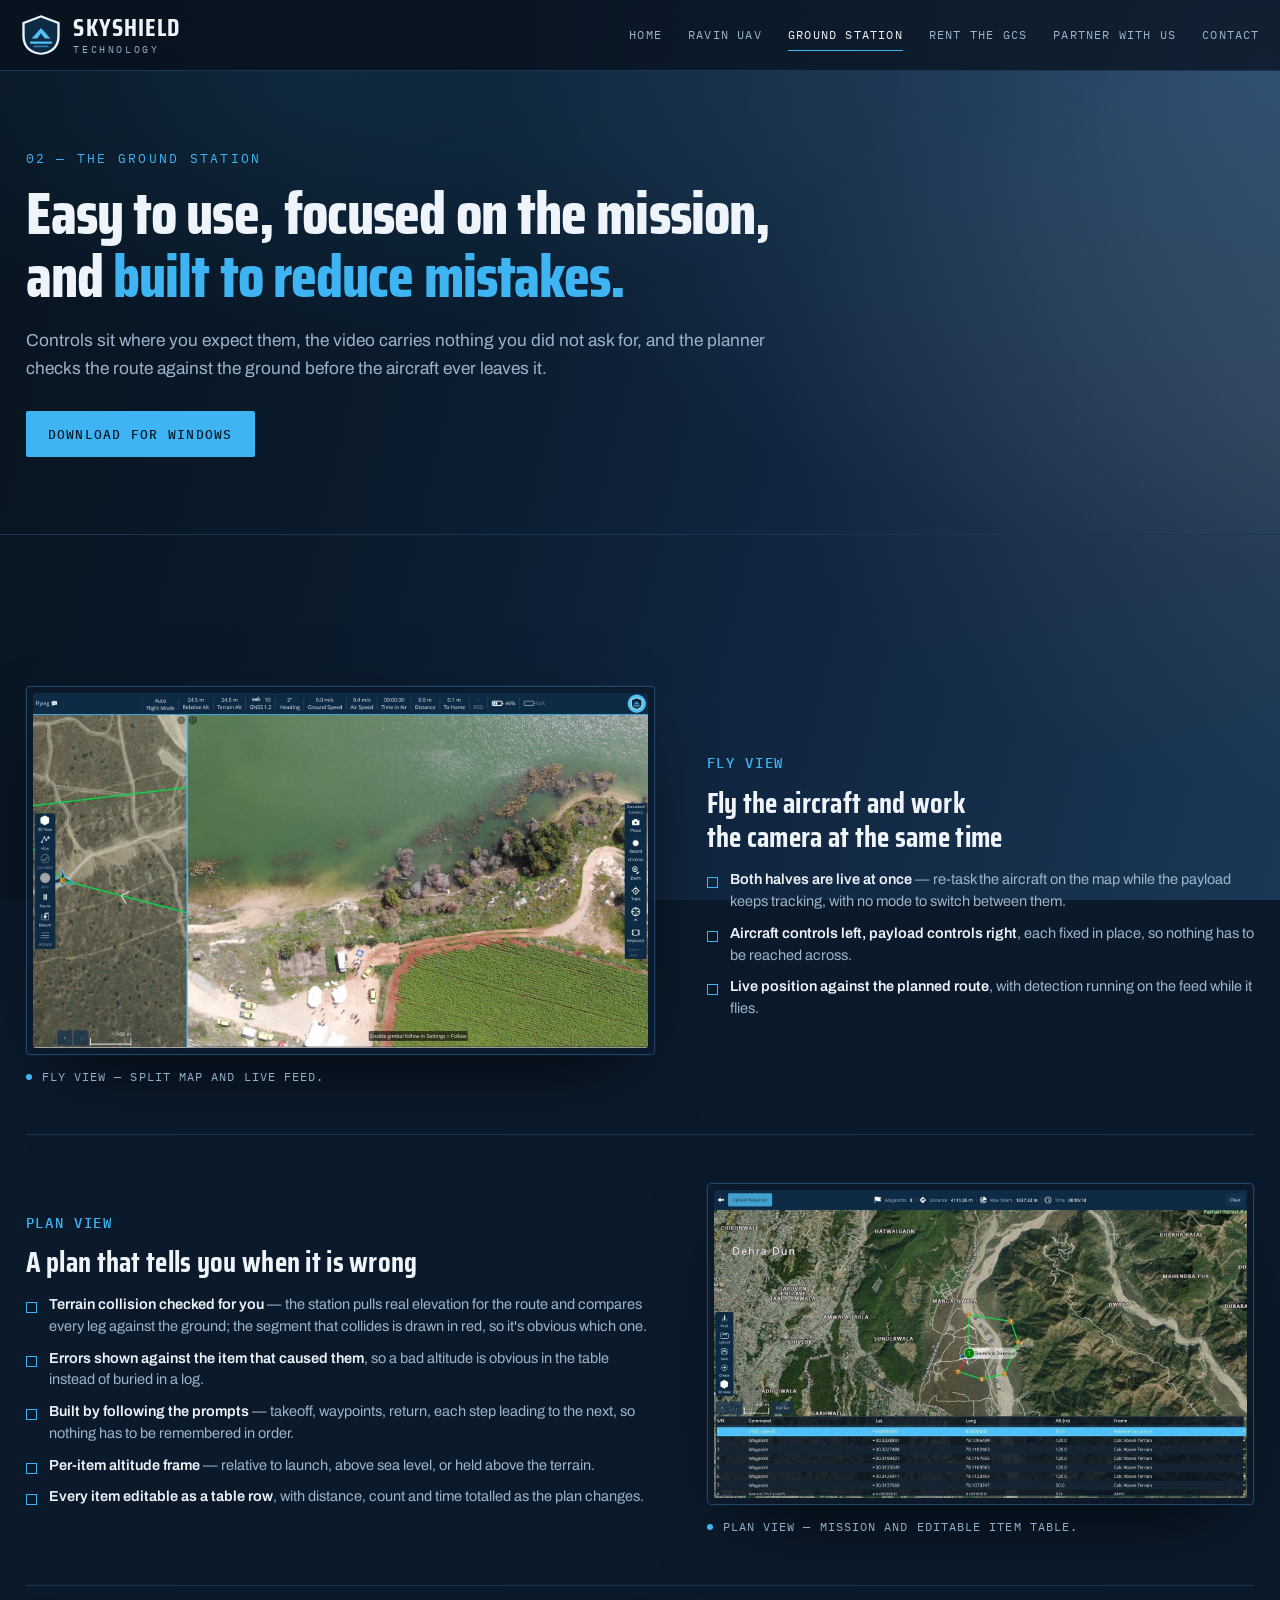
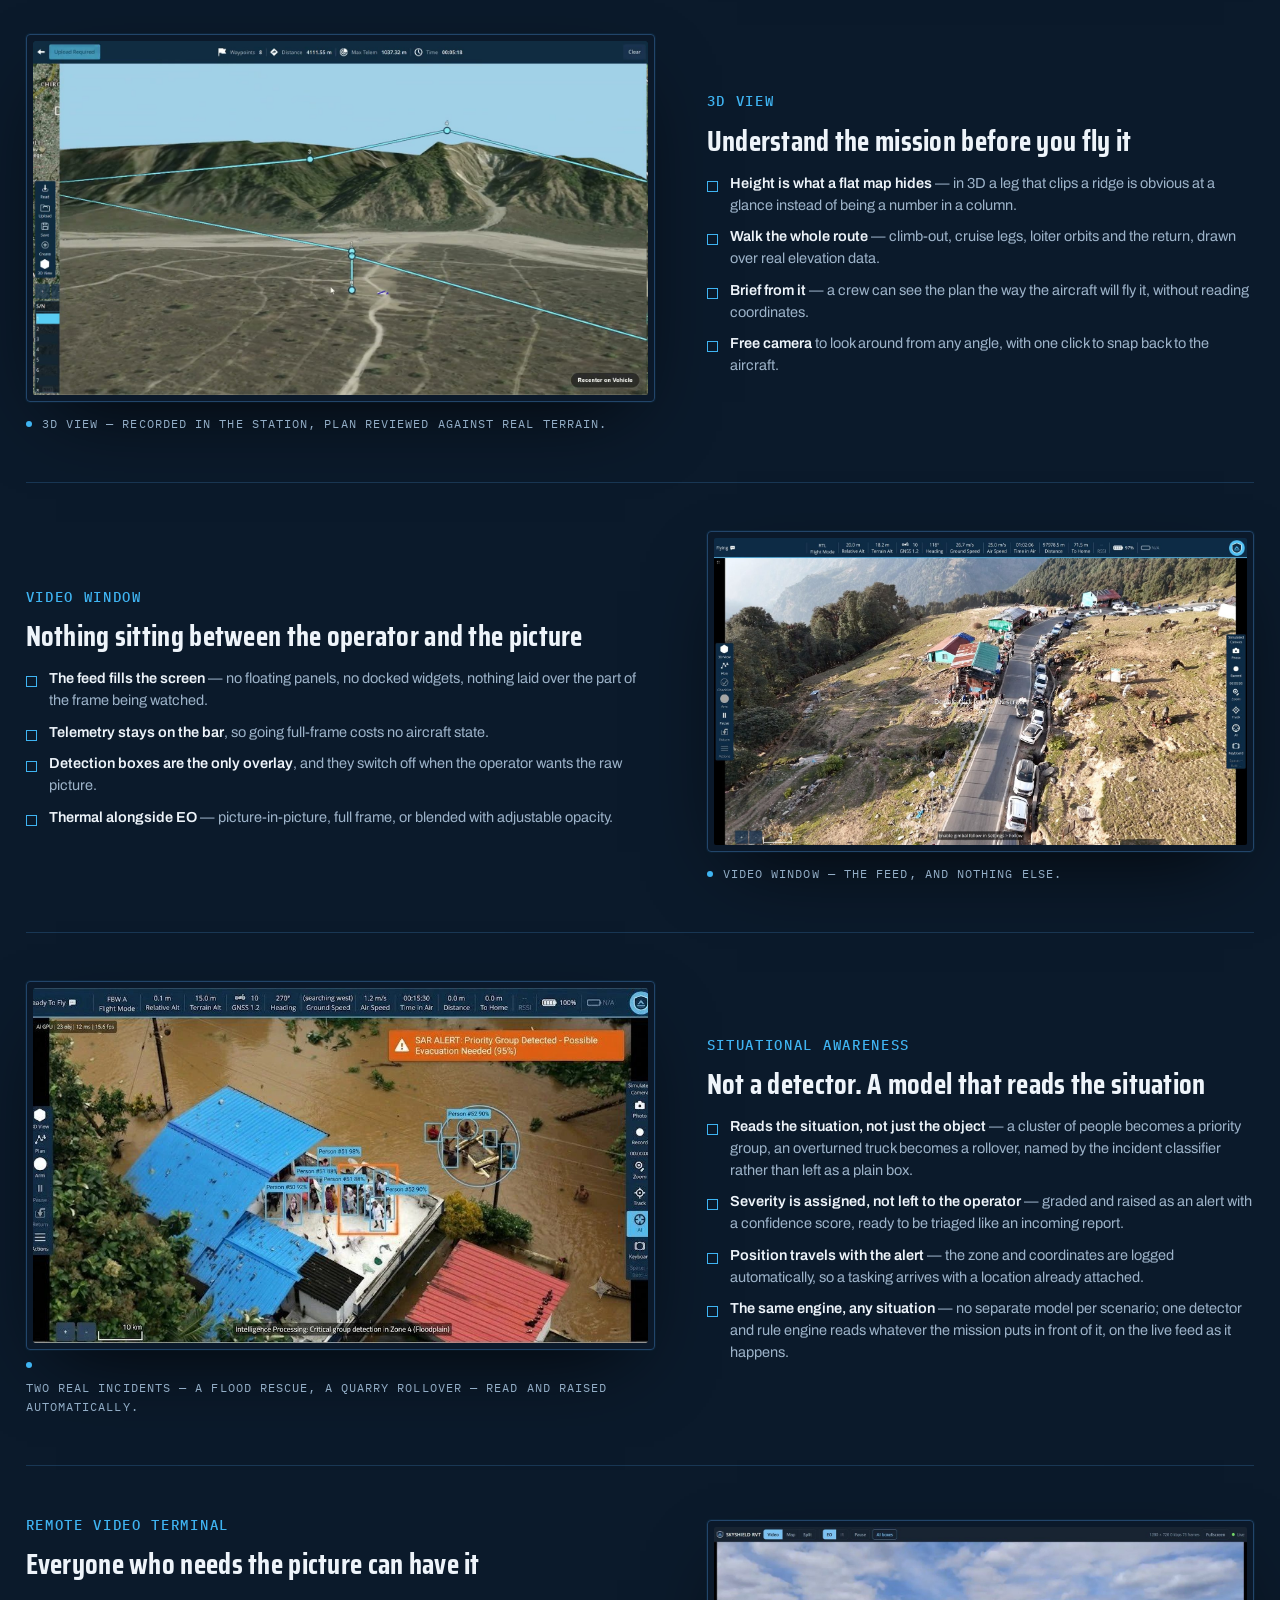
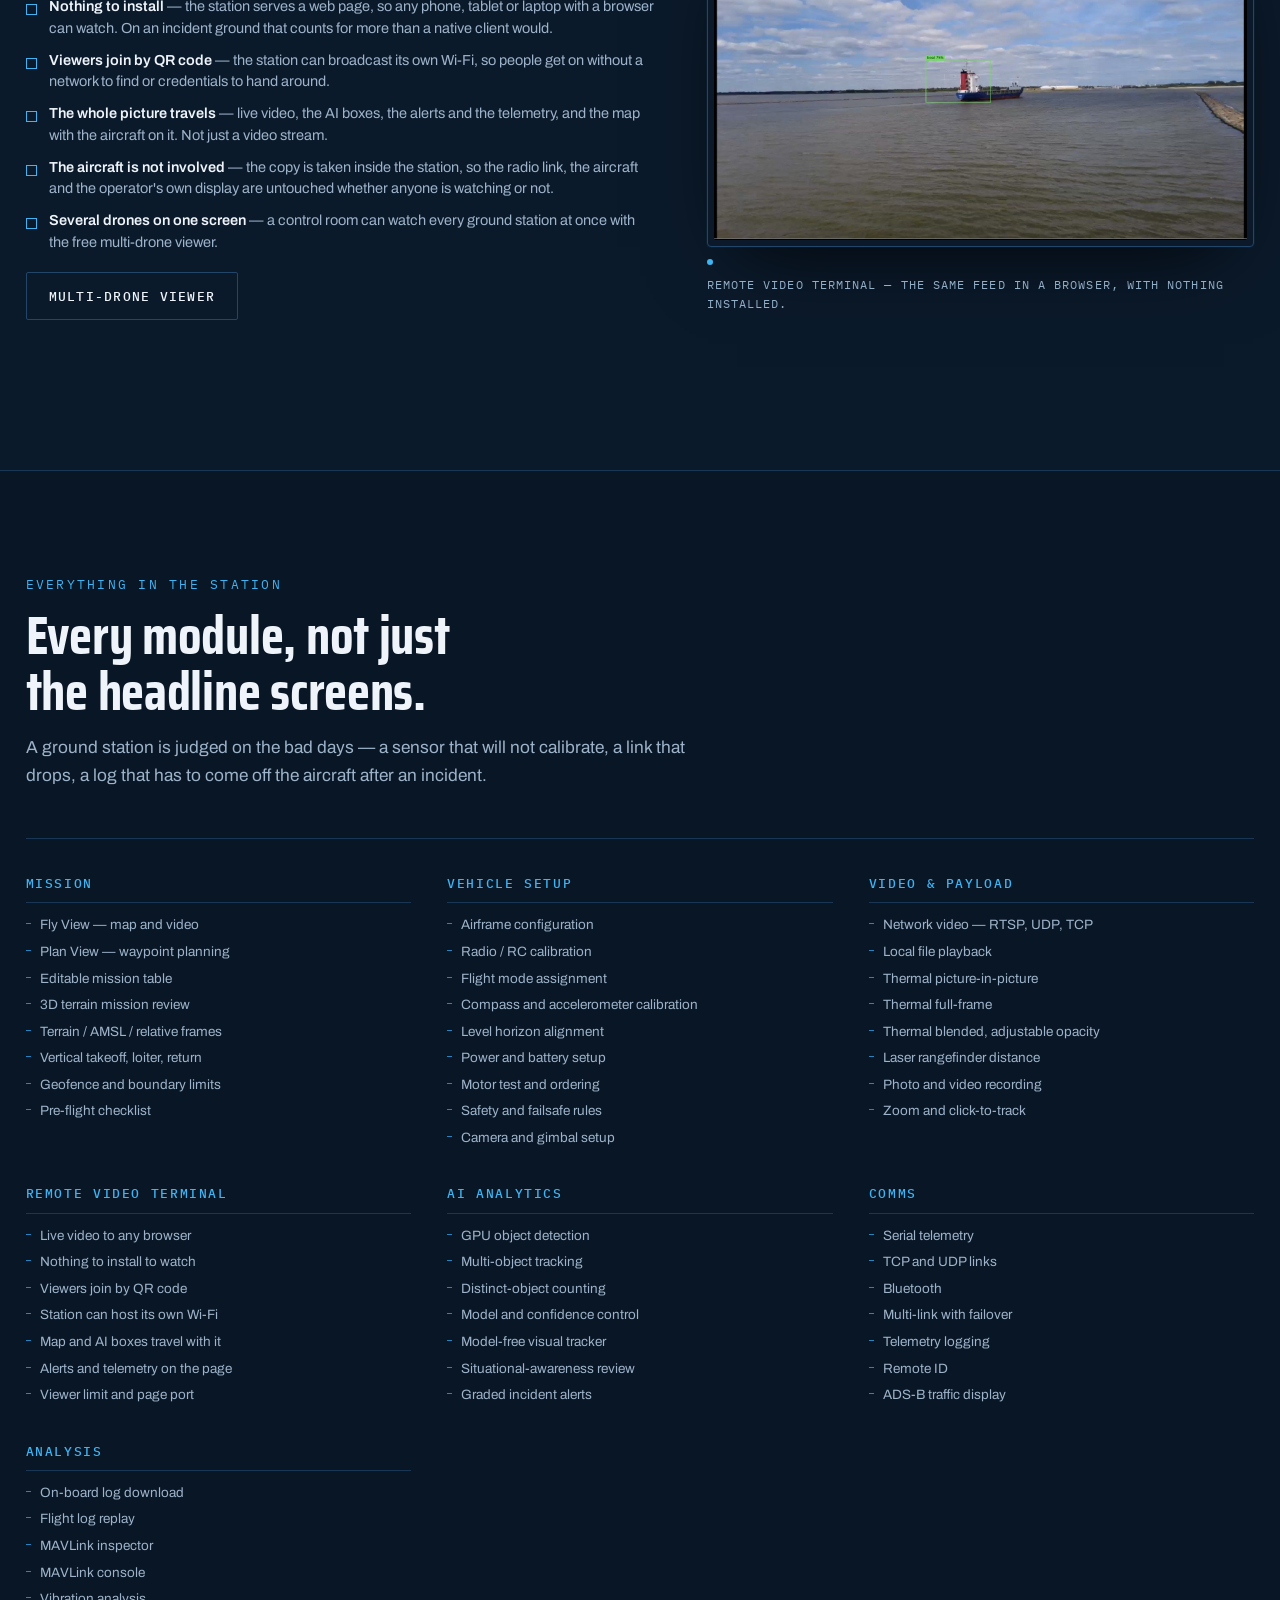
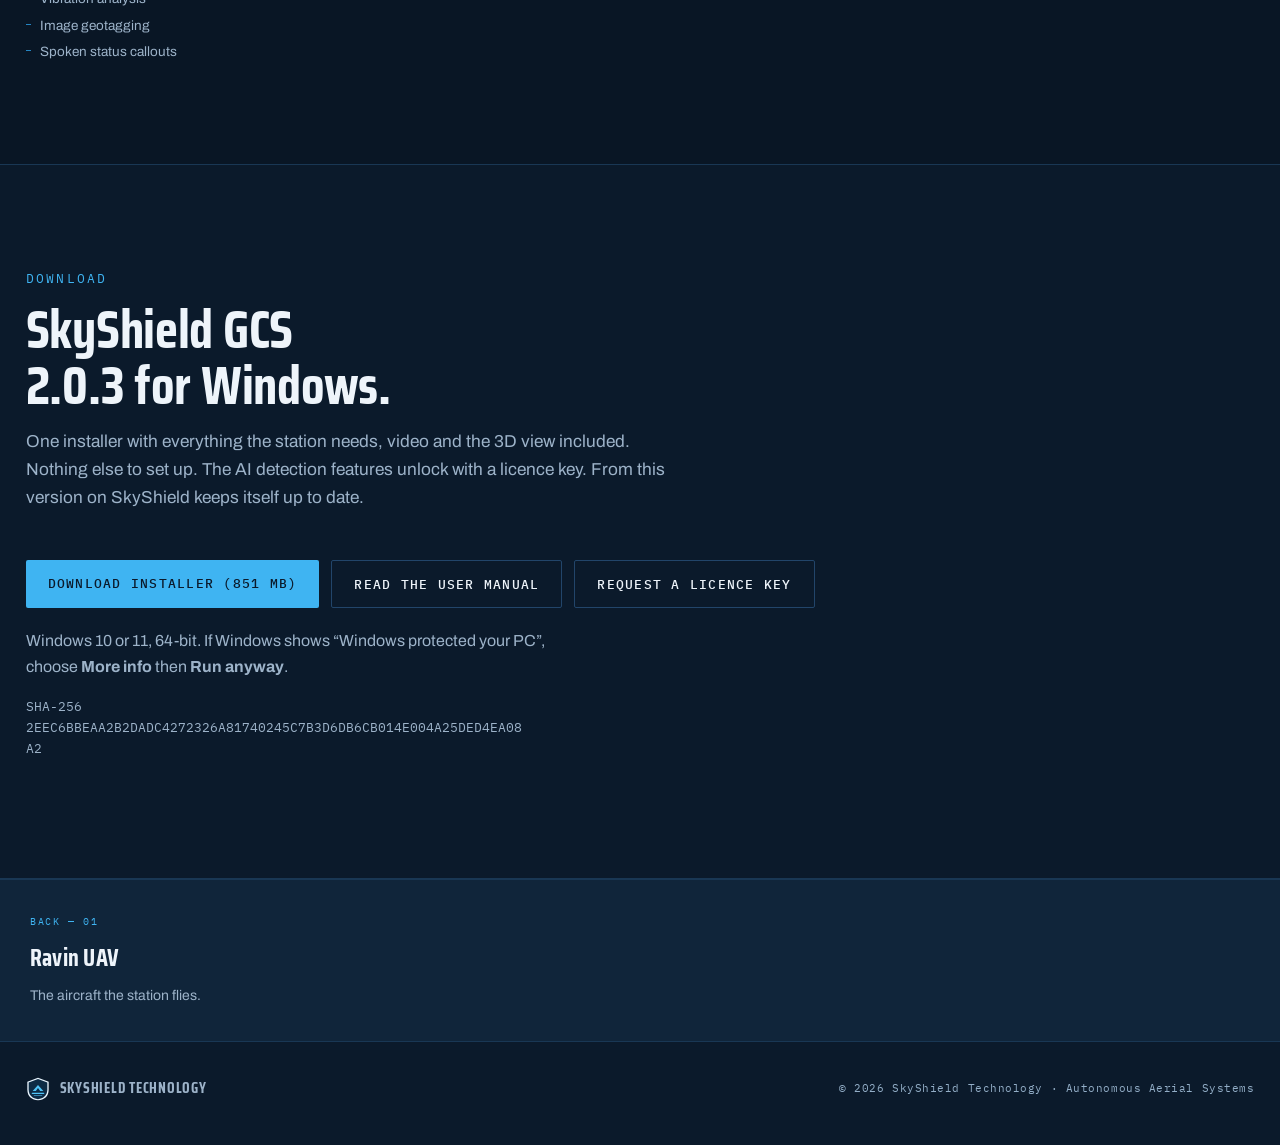
==== gcs.html @ 05b9f29a "Lighter pages: smaller images, pictures load as they are scrolled to, demo video on view Every JPEG " ====
<!DOCTYPE html>
<html lang="en">
<head>
<meta charset="utf-8">
<meta name="viewport" content="width=device-width, initial-scale=1">
<title>SkyShield GCS — SkyShield Technology</title>
<meta name="description" content="The SkyShield ground control station: mission planning with terrain-aware altitudes, 3D review over real terrain, live map and video, payload control and analytics in one desktop application.">
<link rel="icon" href="assets/logo.svg">
<link rel="preconnect" href="https://fonts.googleapis.com">
<link rel="preconnect" href="https://fonts.gstatic.com" crossorigin>
<link rel="stylesheet" href="https://fonts.googleapis.com/css2?family=Saira+Condensed:wght@600;700;800&family=Archivo:wght@400;500;600&family=IBM+Plex+Mono:wght@400;500&display=swap">
<link rel="stylesheet" href="assets/site.css">
<script>document.documentElement.classList.add('js')</script>
</head>
<body>

<header>
  <div class="navbar">
    <a class="brand" href="index.html">
      <img src="assets/logo.svg" alt="">
      <span class="brand-name"><b>Sky<i>Shield</i></b><span>Technology</span></span>
    </a>
    <nav class="links" id="siteNav" aria-label="Main">
      <a href="index.html">Home</a>
      <a href="ravin.html">Ravin UAV</a>
      <a href="gcs.html" aria-current="page">Ground Station</a>
      <a href="rent.html">Rent the GCS</a>
      <a href="partner.html">Partner With Us</a>
    </nav>
    <a class="nav-contact" href="index.html#contact">Contact</a>
    <button class="nav-toggle" type="button" aria-expanded="false" aria-controls="siteNav" aria-label="Menu">
      <span></span><span></span><span></span>
    </button>
  </div>
</header>

<section class="pagehead">
  <div class="wrap">
    <p class="eyebrow">02 — The ground station</p>
    <h1>Easy to use, focused on the mission, and <em>built to reduce mistakes.</em></h1>
    <p class="lede">
      Controls sit where you expect them, the video carries nothing you did not ask
      for, and the planner checks the route against the ground before the aircraft
      ever leaves it.
    </p>
    <div class="actions" style="margin-top:28px">
      <a class="btn btn-primary" href="#download">Download for Windows</a>
    </div>
  </div>
</section>

<section class="band" id="walkthrough">
  <div class="wrap">

    <div class="window">
      <div class="window-media">
        <div class="screenframe">
          <div class="rotator">
            <img class="active" src="assets/gcs-map-video.jpg"
                 alt="Fly View: satellite map with the flight path on the left, live aerial video of a shoreline and field on the right showing vehicles and people on the ground, telemetry across the top.">
            <img loading="lazy" decoding="async" src="assets/gcs-map-video-2.jpg"
                 alt="Fly View in full-map mode: an RTL return pattern looping over a river and airstrip, with the aircraft icon on its final approach and telemetry across the top.">
          </div>
        </div>
        <p class="shot-cap">Fly View — split map and live feed.</p>
      </div>
      <div class="window-body">
        <span class="winlabel">Fly View</span>
        <h3>Fly the aircraft and work the camera at the same time</h3>
        <ul class="ticks">
          <li><b>Both halves are live at once</b> — re-task the aircraft on the map while the payload keeps tracking, with no mode to switch between them.</li>
          <li><b>Aircraft controls left, payload controls right</b>, each fixed in place, so nothing has to be reached across.</li>
          <li><b>Live position against the planned route</b>, with detection running on the feed while it flies.</li>
        </ul>
      </div>
    </div>

    <div class="window flip">
      <div class="window-media">
        <div class="screenframe">
          <img loading="lazy" decoding="async" src="assets/gcs-plan-view.jpg"
               alt="Plan View: an eight-waypoint mission drawn over satellite terrain with a VTOL transition marker, and an editable mission table below listing sequence, command, latitude, longitude, altitude and altitude frame for every item.">
        </div>
        <p class="shot-cap">Plan View — mission and editable item table.</p>
      </div>
      <div class="window-body">
        <span class="winlabel">Plan View</span>
        <h3>A plan that tells you when it is wrong</h3>
        <ul class="ticks">
          <li><b>Terrain collision checked for you</b> — the station pulls real elevation for the route and compares every leg against the ground; the segment that collides is drawn in red, so it's obvious which one.</li>
          <li><b>Errors shown against the item that caused them</b>, so a bad altitude is obvious in the table instead of buried in a log.</li>
          <li><b>Built by following the prompts</b> — takeoff, waypoints, return, each step leading to the next, so nothing has to be remembered in order.</li>
          <li><b>Per-item altitude frame</b> — relative to launch, above sea level, or held above the terrain.</li>
          <li><b>Every item editable as a table row</b>, with distance, count and time totalled as the plan changes.</li>
        </ul>
      </div>
    </div>

    <div class="window">
      <div class="window-media">
        <!-- Real screen capture in place of a still shot -- same screenframe, same size, so
             it sits exactly like every other window's screenshot rather than looking like a
             different kind of element. autoplay+muted+poster means it never shows an empty
             box: the poster frame (a real still from this same recording) shows immediately
             and stays put if the video itself is ever unreachable. -->
        <div class="screenframe">
          <video data-autoplay muted loop playsinline preload="none" poster="assets/gcs-demo-poster.jpg">
            <source src="assets/skyshield-gcs-demo.mp4" type="video/mp4">
          </video>
        </div>
        <p class="shot-cap">3D View — recorded in the station, plan reviewed against real terrain.</p>
      </div>
      <div class="window-body">
        <span class="winlabel">3D View</span>
        <h3>Understand the mission before you fly it</h3>
        <ul class="ticks">
          <li><b>Height is what a flat map hides</b> — in 3D a leg that clips a ridge is obvious at a glance instead of being a number in a column.</li>
          <li><b>Walk the whole route</b> — climb-out, cruise legs, loiter orbits and the return, drawn over real elevation data.</li>
          <li><b>Brief from it</b> — a crew can see the plan the way the aircraft will fly it, without reading coordinates.</li>
          <li><b>Free camera</b> to look around from any angle, with one click to snap back to the aircraft.</li>
        </ul>
      </div>
    </div>

    <div class="window flip">
      <div class="window-media">
        <div class="screenframe">
          <img loading="lazy" decoding="async" src="assets/gcs-video-mountain.jpg"
               alt="The station in full-screen video over a mountain road, cars and pack animals visible along the route, with only the telemetry bar and camera toolbar over the picture — no floating panels, no analytics overlay.">
        </div>
        <p class="shot-cap">Video window — the feed, and nothing else.</p>
      </div>
      <div class="window-body">
        <span class="winlabel">Video window</span>
        <h3>Nothing sitting between the operator and the picture</h3>
        <ul class="ticks">
          <li><b>The feed fills the screen</b> — no floating panels, no docked widgets, nothing laid over the part of the frame being watched.</li>
          <li><b>Telemetry stays on the bar</b>, so going full-frame costs no aircraft state.</li>
          <li><b>Detection boxes are the only overlay</b>, and they switch off when the operator wants the raw picture.</li>
          <li><b>Thermal alongside EO</b> — picture-in-picture, full frame, or blended with adjustable opacity.</li>
        </ul>
      </div>
    </div>

    <!-- One window, not two: this is still the same Video window above, not a separate
         screen. What changes is what is running on it -- the detector's output passed to
         an incident classifier and a rule engine, so the alert names the situation (a
         priority group, a rollover) rather than just the object. The two real captures
         sweep on the same 3s rotator as Fly View above, rather than sitting as two
         separate window blocks, since they are two examples of one capability, not two
         different screens. -->
    <div class="window">
      <div class="window-media">
        <div class="screenframe">
          <div class="rotator">
            <img loading="lazy" decoding="async" class="active" src="assets/gcs-sar-flood.jpg"
                 alt="The ground station running detection on a flooded neighbourhood: twenty-three objects tracked, a cluster of people on a rooftop each boxed and numbered with confidences from 88 to 98 percent, a group ring drawn around a second cluster, and an amber SAR alert reading 'Priority Group Detected — Possible Evacuation Needed (95%)'. A status line reads 'Intelligence Processing: Critical group detection in Zone 4 (Floodplain)'.">
            <img loading="lazy" decoding="async" src="assets/gcs-mine-rollover.jpg"
                 alt="The ground station running detection at a rock quarry: a haul truck on its side boxed in red and labelled 'TRUCK DETECTED: #TRK1002, Confidence 99%', with an orange alert reading 'MINE SITE ALERT: Vehicle Rollover, Critical Event (100%)' and the zone's GPS coordinates shown. A status line reads 'Intelligence Processing: High-Priority event in Quarry Zone 7 (Mining Operations)'.">
          </div>
        </div>
        <p class="shot-cap">Two real incidents — a flood rescue, a quarry rollover — read and raised automatically.</p>
      </div>
      <div class="window-body">
        <span class="winlabel">Situational awareness</span>
        <h3>Not a detector. A model that reads the situation</h3>
        <ul class="ticks">
          <li><b>Reads the situation, not just the object</b> — a cluster of people becomes a priority group, an overturned truck becomes a rollover, named by the incident classifier rather than left as a plain box.</li>
          <li><b>Severity is assigned, not left to the operator</b> — graded and raised as an alert with a confidence score, ready to be triaged like an incoming report.</li>
          <li><b>Position travels with the alert</b> — the zone and coordinates are logged automatically, so a tasking arrives with a location already attached.</li>
          <li><b>The same engine, any situation</b> — no separate model per scenario; one detector and rule engine reads whatever the mission puts in front of it, on the live feed as it happens.</li>
        </ul>
      </div>
    </div>

    <div class="window flip" id="rvt">
      <div class="window-media">
        <div class="screenframe">
          <img src="assets/gcs-rvt-viewer.jpg" loading="lazy"
               alt="The Remote Video Terminal open in a plain browser: a control bar with Video, Map and Split views, EO and IR camera sources, Pause and an AI boxes toggle, a green Live indicator and the stream size, over sharp aerial video of a cargo ship on a wide estuary with a green detection box labelled boat 75 percent drawn around it.">
        </div>
        <p class="shot-cap">Remote Video Terminal — the same feed in a browser, with nothing installed.</p>
      </div>
      <div class="window-body">
        <span class="winlabel">Remote Video Terminal</span>
        <h3>Everyone who needs the picture can have it</h3>
        <ul class="ticks">
          <li><b>Nothing to install</b> — the station serves a web page, so any phone, tablet or laptop with a browser can watch. On an incident ground that counts for more than a native client would.</li>
          <li><b>Viewers join by QR code</b> — the station can broadcast its own Wi-Fi, so people get on without a network to find or credentials to hand around.</li>
          <li><b>The whole picture travels</b> — live video, the AI boxes, the alerts and the telemetry, and the map with the aircraft on it. Not just a video stream.</li>
          <li><b>The aircraft is not involved</b> — the copy is taken inside the station, so the radio link, the aircraft and the operator's own display are untouched whether anyone is watching or not.</li>
          <li><b>Several drones on one screen</b> — a control room can watch every ground station at once with the free multi-drone viewer.</li>
        </ul>
        <div class="actions" style="margin-top:18px">
          <a class="btn btn-ghost" href="rvt-multi.html">Multi-drone viewer</a>
        </div>
      </div>
    </div>
  </div>
</section>

<section class="band alt">
  <div class="wrap">
    <div class="sechead">
      <p class="eyebrow">Everything in the station</p>
      <h2 class="h2">Every module, not just the headline screens.</h2>
      <p class="lede">
        A ground station is judged on the bad days — a sensor that will not calibrate,
        a link that drops, a log that has to come off the aircraft after an incident.
      </p>
    </div>

    <div class="modindex">
      <div class="modgroup">
        <span>Mission</span>
        <ul>
          <li>Fly View — map and video</li>
          <li>Plan View — waypoint planning</li>
          <li>Editable mission table</li>
          <li>3D terrain mission review</li>
          <li>Terrain / AMSL / relative frames</li>
          <li>Vertical takeoff, loiter, return</li>
          <li>Geofence and boundary limits</li>
          <li>Pre-flight checklist</li>
        </ul>
      </div>
      <div class="modgroup">
        <span>Vehicle setup</span>
        <ul>
          <li>Airframe configuration</li>
          <li>Radio / RC calibration</li>
          <li>Flight mode assignment</li>
          <li>Compass and accelerometer calibration</li>
          <li>Level horizon alignment</li>
          <li>Power and battery setup</li>
          <li>Motor test and ordering</li>
          <li>Safety and failsafe rules</li>
          <li>Camera and gimbal setup</li>
        </ul>
      </div>
      <div class="modgroup">
        <span>Video &amp; payload</span>
        <ul>
          <li>Network video — RTSP, UDP, TCP</li>
          <li>Local file playback</li>
          <li>Thermal picture-in-picture</li>
          <li>Thermal full-frame</li>
          <li>Thermal blended, adjustable opacity</li>
          <li>Laser rangefinder distance</li>
          <li>Photo and video recording</li>
          <li>Zoom and click-to-track</li>
        </ul>
      </div>
      <div class="modgroup">
        <span>Remote video terminal</span>
        <ul>
          <li>Live video to any browser</li>
          <li>Nothing to install to watch</li>
          <li>Viewers join by QR code</li>
          <li>Station can host its own Wi-Fi</li>
          <li>Map and AI boxes travel with it</li>
          <li>Alerts and telemetry on the page</li>
          <li>Viewer limit and page port</li>
        </ul>
      </div>
      <div class="modgroup">
        <span>AI analytics</span>
        <ul>
          <li>GPU object detection</li>
          <li>Multi-object tracking</li>
          <li>Distinct-object counting</li>
          <li>Model and confidence control</li>
          <li>Model-free visual tracker</li>
          <li>Situational-awareness review</li>
          <li>Graded incident alerts</li>
        </ul>
      </div>
      <div class="modgroup">
        <span>Comms</span>
        <ul>
          <li>Serial telemetry</li>
          <li>TCP and UDP links</li>
          <li>Bluetooth</li>
          <li>Multi-link with failover</li>
          <li>Telemetry logging</li>
          <li>Remote ID</li>
          <li>ADS-B traffic display</li>
        </ul>
      </div>
      <div class="modgroup">
        <span>Analysis</span>
        <ul>
          <li>On-board log download</li>
          <li>Flight log replay</li>
          <li>MAVLink inspector</li>
          <li>MAVLink console</li>
          <li>Vibration analysis</li>
          <li>Image geotagging</li>
          <li>Spoken status callouts</li>
        </ul>
      </div>
    </div>
  </div>
</section>

<!-- The installer is ~700MB, far past GitHub's 100MB per-file limit for a Pages repo, so it is not in this
     repo at all: it is an asset on this repo's GitHub Release "gcs-v2.0.3". A new version is a new release,
     plus the version, size and SHA-256 below. -->
<section class="band" id="download">
  <div class="wrap">
    <div class="sechead">
      <p class="eyebrow">Download</p>
      <h2 class="h2">SkyShield GCS 2.0.3 for Windows.</h2>
      <p class="lede">
        One installer with everything the station needs, video and the 3D view included.
        Nothing else to set up. The AI detection features unlock with a licence key.
        From this version on SkyShield keeps itself up to date.
      </p>
    </div>
    <div class="actions" style="margin-top:28px">
      <a class="btn btn-primary" href="https://github.com/AmanBhandari101/skyshield-web/releases/download/gcs-v2.0.3/SkyShield-2.0.3-Setup.exe">Download installer (851 MB)</a>
      <a class="btn btn-ghost" href="manual.html">Read the user manual</a>
      <a class="btn btn-ghost" href="index.html#contact">Request a licence key</a>
    </div>
    <p class="sub" style="margin-top:20px">
      Windows 10 or 11, 64-bit. If Windows shows “Windows protected your PC”, choose
      <b>More info</b> then <b>Run anyway</b>.
    </p>
    <p class="sub" style="font-family:'IBM Plex Mono',monospace;font-size:13px;overflow-wrap:anywhere">
      SHA-256 2EEC6BBEAA2B2DADC4272326A81740245C7B3D6DB6CB014E004A25DED4EA08A2
    </p>
  </div>
</section>

<nav class="nextnav" aria-label="Continue">
  <a href="ravin.html"><span>Back — 01</span><b>Ravin UAV</b><p>The aircraft the station flies.</p></a>
</nav>

<footer>
  <div class="wrap">
    <div class="fbrand"><img src="assets/logo.svg" alt=""><b>SkyShield Technology</b></div>
    <div class="note">© 2026 SkyShield Technology · Autonomous Aerial Systems</div>
  </div>
</footer>

<script src="assets/site.js"></script>
</body>
</html>
---- assets/site.css ----
/* ============================================================
   SkyShield Technology — shared stylesheet
   Single dark theme, deliberately: the product's own world (the
   ground station, the ops room) is dark. Every colour is painted
   explicitly so nothing depends on a host background.
   ============================================================ */
/* Dusk, not midnight: the ground is a blue-hour sky rather than flat black, and it lifts
   toward the right the way the last light does. Surfaces are translucent over it so that
   gradient stays visible through the whole page instead of being covered by opaque bands. */
:root{
  --ink:#0b1a2b;
  --panel:#102438;
  --panel-2:#16304a;
  --line:#22456a;
  --line-soft:#193754;
  --accent:#3fb4f2;
  --accent-dim:#2585c2;
  --amber:#f5b055;
  --text:#eef4fa;
  --muted:#9db3c9;
  /* Lifted from #7290ac: against the lightest part of the dusk gradient that measured 3.61
     contrast, under the 4.5 AA threshold for the small uppercase labels this colour is
     used on. This clears it. */
  --muted-2:#93aec7;

  --surface:rgba(10,22,37,.55);
  --surface-alt:rgba(14,30,48,.55);

  --display:"Saira Condensed",-apple-system,"Segoe UI",sans-serif;
  --body:"Archivo",-apple-system,"Segoe UI",Roboto,sans-serif;
  --mono:"IBM Plex Mono",ui-monospace,"SFMono-Regular",Consolas,monospace;

  /* Wide content column with a slim gutter: at 1240px the page left a couple of hundred
     pixels of dead space each side on a large display, which also made the content look
     detached from the full-bleed header. This keeps it close to the header's own inset. */
  --wrap:1680px;
  --pad:clamp(16px,2vw,34px);
}
*{box-sizing:border-box}
html{scroll-behavior:smooth}
/* The header is sticky and 70px tall, so without this every in-page jump -- #contact,
   #connect, the partner form -- lands with its heading tucked underneath it. */
html{scroll-padding-top:84px}
@media (prefers-reduced-motion:reduce){
  html{scroll-behavior:auto}
  *,*::before,*::after{animation-duration:.001ms!important;transition-duration:.001ms!important}
}
body{
  margin:0;background:var(--ink);color:var(--text);
  font-family:var(--body);font-size:16px;line-height:1.62;
  -webkit-font-smoothing:antialiased;
}
/* The dusk sky itself. On a fixed pseudo-element rather than background-attachment:fixed,
   which janks badly on mobile. Light sits top-right and falls away to the left, with a
   thin warm band low on the right where the sun has just gone. */
body::before{
  content:"";position:fixed;inset:0;z-index:-1;pointer-events:none;
  background:
    radial-gradient(1250px 820px at 97% 6%,rgba(125,180,230,.24),transparent 62%),
    radial-gradient(950px 640px at 104% 46%,rgba(247,178,124,.10),transparent 60%),
    linear-gradient(103deg,#08131f 0%,#0b1c2e 36%,#122843 68%,#1a3856 100%);
}
img{max-width:100%;display:block}
a{color:inherit}
:focus-visible{outline:2px solid var(--accent);outline-offset:3px}
.wrap{max-width:var(--wrap);margin:0 auto;padding-inline:var(--pad)}

/* ---------- type ---------- */
.eyebrow{
  font-family:var(--mono);font-size:12.5px;letter-spacing:.18em;
  text-transform:uppercase;color:var(--accent);margin:0 0 14px;
}
.eyebrow.amber{color:var(--amber)}
h1,h2,h3,h4{font-family:var(--display);font-weight:700;text-wrap:balance;margin:0;line-height:1.04}
h2.h2{font-size:clamp(30px,4.4vw,54px);letter-spacing:-.005em}
h3{font-size:clamp(19px,2vw,23px);line-height:1.2;letter-spacing:.01em}
p{margin:0 0 16px}
.lede{font-size:clamp(16px,1.35vw,18.5px);color:var(--muted);max-width:60ch}
.sub{color:var(--muted);max-width:62ch}

/* ---------- header ---------- */
header{
  position:sticky;top:0;z-index:60;
  background:rgba(9,20,33,.78);backdrop-filter:blur(16px);
  border-bottom:1px solid var(--line-soft);
}
/* Full-bleed bar rather than the centred content column, so the mark sits hard against
   the left edge on any screen width instead of drifting inward as the viewport grows. */
.navbar{
  max-width:none;margin:0;padding-inline:clamp(14px,1.6vw,26px);
  height:70px;display:flex;align-items:center;gap:26px;
}
.brand{display:flex;align-items:center;gap:11px;text-decoration:none;flex-shrink:0}
.brand img{width:42px;height:42px;object-fit:contain}
.brand-name{display:flex;flex-direction:column;line-height:1}
.brand-name b{
  font-family:var(--display);font-weight:700;font-size:25px;
  letter-spacing:.045em;text-transform:uppercase;color:var(--text);
}
/* One colour. Splitting SKY and SHIELD across two colours read as two words rather than
   one company name, and the logo beside it already carries the accent. */
.brand-name b i{font-style:normal;color:inherit}
.brand-name span{
  font-family:var(--mono);font-size:10px;letter-spacing:.26em;
  text-transform:uppercase;color:var(--muted-2);margin-top:5px;
}
nav.links{margin-left:auto;display:flex;gap:26px}
nav.links a,.nav-contact{
  font-family:var(--mono);font-size:12px;letter-spacing:.1em;text-transform:uppercase;
  color:var(--muted);text-decoration:none;padding:6px 0;
  border-bottom:1px solid transparent;transition:color .18s,border-color .18s;
}
nav.links a:hover,nav.links a:focus-visible,
.nav-contact:hover,.nav-contact:focus-visible{color:var(--text);border-bottom-color:var(--accent)}
nav.links a[aria-current="page"]{color:var(--text);border-bottom-color:var(--accent)}
/* Its own element rather than a fifth item inside nav.links, on purpose: nav.links
   disappears below 940px (next rule), and this is what has to stay reachable on a phone
   -- same job it did back when this was styled as a standalone button. margin-left:auto
   with the sibling override at 0 is the same pairing nav.links itself uses, so the two
   sit as one right-aligned cluster on desktop, and this alone remains on mobile. */
.nav-contact{margin-left:auto}
nav.links ~ .nav-contact{margin-left:0}
/* ---------- mobile menu ----------
   Below 940px the five links no longer fit beside the mark. They used to simply vanish,
   which left a phone with no route to Ravin, the GCS, the rental page or the partner form
   except through links buried inside the pages. They now fold behind a menu button.

   The collapsed version is gated on .js, which an inline script in each page's <head>
   sets before first paint. Without JS the button would be dead, so the links fall back to
   a wrapped row under the mark instead -- always reachable, just not folded away. Setting
   the flag that early, rather than from site.js at the end of the body, is what stops
   that fallback row flashing up and then collapsing on every page load. */
.nav-toggle{display:none}
@media (max-width:940px){
  .navbar{flex-wrap:wrap;height:auto;min-height:70px}
  nav.links{order:3;flex-basis:100%;margin-left:0;flex-wrap:wrap;gap:2px 18px;padding-bottom:8px}
  /* Pushes Contact to the right edge. The desktop pairing (nav.links carrying the auto
     margin, this one zeroed) stops working once the links leave the row, and Contact was
     left sitting hard against the mark. */
  nav.links ~ .nav-contact{margin-left:auto}

  .js .navbar{flex-wrap:nowrap;height:70px}
  /* Solid, unlike the header's translucent tint: the page's headline showed through behind
     the links. top clears the header's 1px border, which then reads as the divider. */
  .js nav.links{
    display:none;position:absolute;left:0;right:0;top:calc(100% + 1px);
    flex-direction:column;gap:0;padding:4px clamp(14px,1.6vw,26px) 10px;
    background:var(--ink);border-bottom:1px solid var(--line-soft);
    box-shadow:0 18px 30px rgba(0,0,0,.35);
  }
  .js header.nav-open nav.links{display:flex}
  .js nav.links a{padding:15px 0;font-size:13px;border-bottom:1px solid var(--line-soft)}
  .js nav.links a:last-child{border-bottom:0}
  .js nav.links a[aria-current="page"]{color:var(--accent);border-bottom-color:var(--line-soft)}

  .js .nav-toggle{
    display:flex;flex-direction:column;justify-content:center;align-items:center;gap:5px;
    width:44px;height:44px;margin-right:-10px;padding:0;
    background:transparent;border:0;cursor:pointer;color:var(--text);
  }
  .nav-toggle span{display:block;width:22px;height:2px;background:currentColor;transition:transform .2s,opacity .2s}
  header.nav-open .nav-toggle span:nth-child(1){transform:translateY(7px) rotate(45deg)}
  header.nav-open .nav-toggle span:nth-child(2){opacity:0}
  header.nav-open .nav-toggle span:nth-child(3){transform:translateY(-7px) rotate(-45deg)}

  /* The two header controls that stay on screen, brought up to a 44px tap height. */
  .nav-contact{padding:13px 4px}
  .brand{padding-block:5px}
}
@media (max-width:560px){
  .navbar{gap:12px}
  .brand img{width:34px;height:34px}
  .brand-name b{font-size:20px}
  .brand-name span{font-size:9.5px;letter-spacing:.22em;margin-top:4px}
}

/* ---------- buttons ---------- */
.btn{
  font-family:var(--mono);font-size:12.5px;letter-spacing:.1em;text-transform:uppercase;
  text-decoration:none;padding:13px 22px;border-radius:2px;font-weight:500;
  display:inline-block;transition:background .18s,border-color .18s,color .18s;
}
.btn-primary{background:var(--accent);color:var(--ink)}
.btn-primary:hover{background:#4dbcf9}
.btn-ghost{border:1px solid var(--line);color:var(--text)}
.btn-ghost:hover{border-color:var(--accent);color:var(--accent)}
.actions{display:flex;flex-wrap:wrap;gap:12px}

/* ---------- hero ---------- */
.hero{
  position:relative;border-bottom:1px solid var(--line-soft);
  background:radial-gradient(1000px 520px at 68% 6%,rgba(63,180,242,.13),transparent 64%);
  overflow:hidden;
}
.hero::after{
  content:"";position:absolute;inset:0;pointer-events:none;
  background-image:linear-gradient(var(--line-soft) 1px,transparent 1px),
                   linear-gradient(90deg,var(--line-soft) 1px,transparent 1px);
  background-size:76px 76px;
  -webkit-mask-image:radial-gradient(820px 500px at 55% 10%,#000 20%,transparent 76%);
  mask-image:radial-gradient(820px 500px at 55% 10%,#000 20%,transparent 76%);
  opacity:.45;
}
.hero-inner{
  position:relative;z-index:1;max-width:var(--wrap);margin:0 auto;
  padding:clamp(46px,6vw,78px) var(--pad) clamp(40px,5vw,64px);
  display:grid;grid-template-columns:1fr .92fr;gap:clamp(20px,3vw,48px);align-items:center;
}
@media (max-width:960px){.hero-inner{grid-template-columns:1fr;gap:8px}}
.hero h1{
  font-size:clamp(38px,5.6vw,72px);letter-spacing:-.015em;font-weight:800;
  margin:0 0 20px;max-width:14ch;
}
.hero h1 em{font-style:normal;color:var(--accent);display:block}
.hero .lede{margin-bottom:28px}
/* ---------- hero aircraft, in flight ----------
   The render's propellers are already motion-blurred discs, so spinning something on top
   of them fights the image rather than adding to it. What actually sells "airborne" is
   the airframe itself never sitting perfectly still: a long, shallow rise-and-bank on an
   odd-numbered period so the two axes drift out of phase and the loop never reads as a
   loop. Paused outright for anyone who asked for reduced motion. */
/* Amplitude roughly doubled from the original shallow-float pass -- that read as static at
   a glance rather than alive. Still one continuous bank-and-climb, not a bounce: the rotate
   values stay small enough that it reads as flight, not a wobble. */
.hero-art{width:100%;display:block;will-change:transform;animation:fly 9s ease-in-out infinite}
@keyframes fly{
  0%   {transform:translate3d(0,0,0) rotate(0deg)}
  28%  {transform:translate3d(6px,-26px,0) rotate(-1.6deg)}
  55%  {transform:translate3d(-4px,-10px,0) rotate(1deg)}
  78%  {transform:translate3d(8px,-32px,0) rotate(-.8deg)}
  100% {transform:translate3d(0,0,0) rotate(0deg)}
}
@media (prefers-reduced-motion:reduce){.hero-art{animation:none}}
@media (max-width:960px){.hero-art{max-width:560px;margin-inline:auto}}

/* ---------- scroll reveal ----------
   Sections start slightly low and transparent and settle as they enter view. The class is
   added by script, so with JS off nothing is ever left invisible. */
.reveal{opacity:0;transform:translate3d(0,18px,0);
        transition:opacity .7s cubic-bezier(.22,.61,.36,1),transform .7s cubic-bezier(.22,.61,.36,1)}
.reveal.in{opacity:1;transform:none}
@media (prefers-reduced-motion:reduce){.reveal{opacity:1;transform:none;transition:none}}

/* page hero for interior pages — no product art, tighter */
.pagehead{
  border-bottom:1px solid var(--line-soft);
  background:radial-gradient(900px 420px at 26% 0%,rgba(63,180,242,.11),transparent 64%);
}
.pagehead .wrap{padding-block:clamp(46px,6vw,86px)}
/* No max-width: the headline is meant to run the full column and use the right-hand side
   of the screen, which sat empty when it was capped at 16ch. The lede stays measured. */
/* Cap raised from 62px so the headline keeps growing on large displays and actually
   reaches the right-hand side, rather than stopping short and leaving the column empty. */
.pagehead h1{font-size:clamp(34px,4.7vw,86px);letter-spacing:-.015em;font-weight:800;margin-bottom:20px;max-width:none}
.pagehead .lede{max-width:74ch}
.pagehead h1 em{font-style:normal;color:var(--accent)}

/* ---------- stat counters ---------- */
.stats{border-top:1px solid var(--line-soft);border-bottom:1px solid var(--line-soft);background:rgba(7,16,28,.40)}
.stats .row{
  max-width:var(--wrap);margin:0 auto;padding-inline:var(--pad);
  display:grid;grid-template-columns:repeat(auto-fit,minmax(140px,1fr));
}
.stat{padding:22px 22px 22px 0;border-right:1px solid var(--line-soft)}
.stat:last-child{border-right:0}
.stat b{
  display:block;font-family:var(--display);font-weight:700;
  font-size:clamp(24px,2.8vw,34px);letter-spacing:.01em;color:var(--text);
  font-variant-numeric:tabular-nums;line-height:1.05;
}
.stat span{
  display:block;font-family:var(--mono);font-size:10px;letter-spacing:.15em;
  text-transform:uppercase;color:var(--muted-2);margin-top:6px;
}
@media (max-width:700px){.stat{border-right:0;border-bottom:1px solid var(--line-soft);padding-right:0}}

/* ---------- sections ---------- */
section.band{padding:clamp(58px,8vw,104px) 0;border-bottom:1px solid var(--line-soft);background:transparent}
section.band.alt{background:rgba(7,16,28,.34)}
/* The 64ch cap used to sit on the whole block, which is a body-text measure — at display
   sizes it forced short headings to wrap after three or four words and left the right of
   the column empty. Cap the paragraph instead and let the heading use the width. */
.sechead{max-width:none;margin-bottom:clamp(30px,4vw,48px)}
.sechead h2.h2{margin-bottom:14px;max-width:24ch}
.sechead .lede,.sechead .sub{max-width:66ch}

/* full-bleed visual rest: a statement and an image, no body copy */
.statement{
  position:relative;border-bottom:1px solid var(--line-soft);
  background:rgba(18,40,63,.42);overflow:hidden;
}
.statement img,.statement video{width:100%;display:block}
.statement .cap{
  max-width:var(--wrap);margin:0 auto;padding:clamp(30px,4vw,52px) var(--pad);
}
.statement h2{font-size:clamp(28px,4.2vw,52px);letter-spacing:-.005em;max-width:18ch}
.statement h2 em{font-style:normal;color:var(--accent)}

/* ---------- form ----------
   The site has no backend -- submitting composes a pre-filled email rather than posting
   anywhere (see site.js). Styled to look like a real form because it behaves like one;
   the honesty is in the copy on the page, not in making the fields look provisional. */
.formgrid{display:grid;grid-template-columns:1fr 1fr;gap:18px;margin-top:clamp(24px,3vw,34px)}
.formgrid .field.full{grid-column:1/-1}
@media (max-width:640px){.formgrid{grid-template-columns:1fr}}
.field label{
  display:block;font-family:var(--mono);font-size:10.5px;letter-spacing:.14em;
  text-transform:uppercase;color:var(--muted-2);margin-bottom:8px;
}
/* 16px, not 15: iOS Safari zooms the whole page when a field under 16px takes focus,
   and leaves it zoomed after the keyboard closes. Padding is 13px rather than 12 to take
   the fields past a 44px tap height; they sat at 42. */
.field input,.field select,.field textarea{
  width:100%;background:var(--panel);border:1px solid var(--line);border-radius:3px;
  color:var(--text);font-family:var(--body);font-size:16px;padding:13px 14px;
  transition:border-color .15s;
}
.field textarea{resize:vertical;min-height:110px;line-height:1.5}
.field input:focus,.field select:focus,.field textarea:focus{
  outline:none;border-color:var(--accent);
}
.field input::placeholder,.field textarea::placeholder{color:var(--muted-2)}
/* Plain <select>, styled minimally rather than replaced -- a custom dropdown widget is a
   lot of machinery (keyboard nav, screen-reader state) to rebuild for one field. */
.field select{appearance:none;-webkit-appearance:none;cursor:pointer;
  background-image:url('data:image/svg+xml;utf8,<svg xmlns="http://www.w3.org/2000/svg" width="10" height="6"><path d="M0 0l5 6 5-6z" fill="%239db3c9"/></svg>');
  background-repeat:no-repeat;background-position:right 14px center;padding-right:34px;
}
.field select option{background:var(--panel)}
/* CV hand-off row: a button and its explanation, stacked, rather than the label-over-input every
   other field uses. The [hidden] rule is not redundant -- .field.cvrow outranks [hidden]'s own
   display:none, so without it the row would show even while unconfigured. */
.field.cvrow{display:flex;flex-direction:column;align-items:flex-start;gap:10px}
.field.cvrow[hidden]{display:none}
.cvnote{color:var(--muted-2);font-size:13px;line-height:1.55;max-width:62ch;margin:0}

.form-status{
  margin-top:14px;font-family:var(--mono);font-size:12.5px;letter-spacing:.03em;
  color:var(--accent);display:none;
}
.form-status.show{display:block}

/* ---------- two-column prose ----------
   For a section that is genuinely two distinct short ideas (not a heading + one lede),
   set side by side rather than stacked -- avoids the empty-right-column look a single
   capped paragraph gets on a wide screen with nothing else to fill the row. */
.prose2{display:grid;grid-template-columns:1fr 1fr;gap:clamp(28px,4vw,56px);
        margin-top:clamp(22px,2.8vw,30px)}
.prose2 p{color:var(--muted);font-size:16px;line-height:1.7;margin:0;max-width:52ch}
@media (max-width:760px){.prose2{grid-template-columns:1fr}}

/* ---------- image rotator ----------
   Crossfades between stacked real screenshots on a timer (site.js). With JS off, only
   the first image ever gets the "active" class removed from it -- it stays opacity:1
   and simply doesn't rotate, so this degrades to a normal static screenshot rather than
   an empty frame. aspect-ratio holds the frame's height since absolutely positioned
   slides contribute none of their own. */
.rotator{position:relative;aspect-ratio:2880/1661;border-radius:2px;overflow:hidden}
.rotator img{position:absolute;inset:0;width:100%;height:100%;object-fit:cover;
             display:block;opacity:0;transition:opacity .7s ease}
.rotator img.active{opacity:1}

/* ---------- media frames ---------- */
.screenframe{
  border:1px solid var(--line);border-radius:4px;background:rgba(12,26,42,.72);padding:6px;
  box-shadow:0 30px 80px -30px rgba(0,0,0,.85),0 0 0 1px rgba(46,168,238,.07);
}
.screenframe img,.screenframe video{border-radius:2px;width:100%;display:block}
.screenframe video{background:#000}
.plate-light{
  background:#f2f6fa;border:1px solid var(--line);border-radius:4px;
  padding:clamp(12px,1.6vw,20px);
}
.plate-light img{width:100%;border-radius:2px}
/* Caps a frame at its image's native width so a capture is never upscaled. Used on the
   SAR evidence shot: at 1024px source it was being stretched to 1353px, which softened
   the alert text and the per-person confidences — the details that make it convincing. */
.screenframe.native{max-width:1036px;margin-inline:auto}

.shot-cap{
  font-family:var(--mono);font-size:12px;letter-spacing:.09em;text-transform:uppercase;
  color:var(--muted-2);margin:12px 0 0;display:flex;gap:10px;align-items:center;flex-wrap:wrap;
}
.shot-cap::before{content:"";width:6px;height:6px;border-radius:50%;background:var(--accent);flex-shrink:0}

/* ---------- AI alert slideshow ----------
   Each slide carries the station's own alert banner still in frame, so the claim the
   section makes and the proof of it are the same picture. One frame at full column width
   rather than a grid of five — the banner text is the entire point of the shot, and at
   grid size it falls below readable. The captions repeat it in the page's own type
   because the baked-in banner is small on a phone, and a screenshot's text is invisible
   to search and to a screen reader. */

/* Capped well inside the 1680px column, the way .screenframe.native already is. At the
   full column width the 1.71:1 capture renders about 980px tall, which fills a laptop
   viewport on its own and pushes the caption off the bottom of the screen — you cannot
   see the alert and what it says at the same time, which is the entire point of the
   block. At this width the slide is roughly 650px tall and the caption sits under it in
   the same view. The side margins this leaves are deliberate, not spare space. */
.alertshow{position:relative;max-width:1120px;margin-inline:auto}

/* The five captures came off the display a few pixels apart in height (932-945 at 1600
   wide). Pinning the ratio stops the frame resizing between slides, which would otherwise
   shunt everything below it up and down on every crossfade. */
.alertstage{position:relative;aspect-ratio:1600/938;border-radius:2px;overflow:hidden;background:#000}
.alertstage img{
  position:absolute;inset:0;width:100%;height:100%;object-fit:cover;display:block;
  opacity:0;transition:opacity .7s ease;
}
.alertstage img.active{opacity:1}

/* All five captions share one grid cell, so the block is as tall as the longest of them
   and nothing below moves when the slide changes; a caption wrapping to two lines would
   otherwise shunt the section below it down on every crossfade. visibility (not display)
   because it also takes the inactive captions out of the accessibility tree. */
.alertcaps{display:grid;margin-top:16px}
.acap{grid-area:1/1;opacity:0;visibility:hidden;transition:opacity .35s ease}
.acap.active{opacity:1;visibility:visible}
.acap .atype{
  display:block;font-family:var(--mono);font-size:10.5px;letter-spacing:.15em;
  text-transform:uppercase;color:var(--amber);margin-bottom:7px;
}
.acap b{
  display:block;font-family:var(--display);font-weight:600;letter-spacing:.01em;
  font-size:clamp(18px,1.7vw,23px);line-height:1.25;color:var(--text);
}
.acap .ameta{
  display:block;font-family:var(--mono);font-size:11.5px;letter-spacing:.06em;
  color:var(--muted-2);margin-top:8px;
}
/* Amber on these labels means "the station raised an alert". The rental page uses the same
   component for a plain tour of the screens, where amber would imply an alarm that isn't
   there, so that one carries .accent and takes the ordinary blue. */
.alertshow.accent .atype{color:var(--accent)}

/* With the manual controls gone, the slideshow is the only way to reach slides 2-5, so it
   has to keep advancing even here — stopping it would leave a reduced-motion visitor on
   the first alert forever. What gets removed is the animation, not the progression: the
   slide and its caption cut straight over instead of crossfading. */
@media (prefers-reduced-motion:reduce){
  .alertstage img,.acap{transition:none}
}

/* ---------- demo capture block ----------
   Narrower than the content column on purpose: at full width the capture competes with the
   screenshots above it, and it reads better as a closing exhibit than as another panel. */
/* ---------- flight video slot ----------
   Unlike the demo-capture block, this one shows a visible placeholder when the file is
   absent: it is a reserved slot for footage that does not exist yet, so it should look
   deliberately empty rather than silently vanish. */
.flightslot{margin:0}
.flightslot .screenframe{padding:0;overflow:hidden}
.flightslot video{width:100%;display:block;background:#000}
/* display:block above outranks the UA stylesheet's [hidden]{display:none}, which would
   otherwise leave an empty player sitting above the placeholder. Put it back explicitly. */
.flightslot video[hidden]{display:none}
.vidplaceholder{
  aspect-ratio:16/9;display:grid;place-content:center;justify-items:center;gap:14px;
  text-align:center;padding:clamp(20px,4vw,44px);
  background:
    radial-gradient(700px 320px at 50% 40%,rgba(46,168,238,.10),transparent 70%),
    repeating-linear-gradient(135deg,transparent 0 12px,rgba(23,50,79,.35) 12px 13px),
    rgba(12,26,42,.62);
}
.vidplaceholder svg{width:clamp(44px,5vw,62px);height:auto;opacity:.85}
.vidplaceholder b{
  font-family:var(--display);font-weight:700;letter-spacing:.01em;
  font-size:clamp(20px,2.4vw,27px);color:var(--text);display:block;
}
.vidplaceholder span{
  font-family:var(--mono);font-size:10.5px;letter-spacing:.16em;text-transform:uppercase;
  color:var(--muted-2);display:block;margin-top:8px;
}

/* ---------- cards ---------- */
.grid{display:grid;gap:1px;background:var(--line-soft);border:1px solid var(--line-soft)}
.grid.c3{grid-template-columns:repeat(3,1fr)}
.grid.c2{grid-template-columns:repeat(2,1fr)}
.grid.c4{grid-template-columns:repeat(4,1fr)}
@media (max-width:940px){.grid.c3,.grid.c4{grid-template-columns:repeat(2,1fr)}}
@media (max-width:620px){.grid.c3,.grid.c2,.grid.c4{grid-template-columns:1fr}}
.cell{background:var(--surface);padding:clamp(22px,2.6vw,30px)}
section.band.alt .cell{background:var(--surface-alt)}
.cell .tag{
  font-family:var(--mono);font-size:12.5px;letter-spacing:.13em;text-transform:uppercase;
  color:var(--accent);display:block;margin-bottom:11px;font-weight:500;
}
.cell h3{margin-bottom:8px}
.cell p{color:var(--muted);font-size:14.5px;margin:0}

/* ---------- per-window block ---------- */
.window{
  display:grid;grid-template-columns:1.15fr 1fr;gap:clamp(24px,4vw,56px);
  align-items:center;padding:clamp(28px,4vw,48px) 0;border-bottom:1px solid var(--line-soft);
}
.window:last-of-type{border-bottom:0}
.window.flip>.window-media{order:2}
@media (max-width:940px){
  .window{grid-template-columns:1fr;padding-block:clamp(24px,4vw,36px)}
  .window.flip>.window-media{order:0}
}
/* Bumped from 10.5px: this is the name of the screen being shown and was reading as fine
   print next to a 29px heading. Tracking eased off a touch as the size went up, since wide
   letter-spacing that suits 10px starts to look loose at 14px. */
.window-body .winlabel{
  font-family:var(--mono);font-size:14px;letter-spacing:.12em;text-transform:uppercase;
  color:var(--accent);display:block;margin-bottom:11px;font-weight:500;
}
.window-body h3{font-size:clamp(22px,2.4vw,29px);margin-bottom:14px}

/* ---------- tick list ---------- */
ul.ticks{list-style:none;margin:0;padding:0;display:grid;gap:10px}
ul.ticks li{position:relative;padding-left:23px;color:var(--muted);font-size:14.5px;line-height:1.5}
ul.ticks li::before{
  content:"";position:absolute;left:0;top:8px;width:9px;height:9px;
  border:1px solid var(--accent);background:transparent;
}
ul.ticks li b{color:var(--text);font-weight:600}

/* ---------- aircraft stage ---------- */
.ravin-stage{
  display:grid;grid-template-columns:1.4fr .85fr;align-items:center;
  gap:clamp(4px,1.5vw,24px);margin-bottom:clamp(26px,4vw,44px);
}
@media (max-width:900px){.ravin-stage{grid-template-columns:1fr;gap:0}}
/* backdrop is keyed out of the asset itself, so no mask or filter is needed here */
.stage-art{width:100%;display:block}

.specgrid{margin:0;display:grid;gap:0}
.specgrid>div{
  display:flex;justify-content:space-between;align-items:baseline;gap:14px;
  padding:9px 0;border-bottom:1px solid var(--line-soft);
}
.specgrid>div:last-child{border-bottom:0}
.specgrid dt{
  font-family:var(--mono);font-size:10.5px;letter-spacing:.13em;
  text-transform:uppercase;color:var(--muted-2);margin:0;
}
.specgrid dd{
  margin:0;font-family:var(--display);font-weight:600;font-size:17px;letter-spacing:.01em;
  color:var(--text);text-align:right;font-variant-numeric:tabular-nums;
}

/* ---------- module index ---------- */
.modindex{
  display:grid;gap:clamp(20px,3vw,36px);grid-template-columns:repeat(3,1fr);
  align-items:start;border-top:1px solid var(--line-soft);padding-top:clamp(24px,3vw,34px);
}
@media (max-width:820px){.modindex{grid-template-columns:repeat(2,1fr)}}
@media (max-width:480px){.modindex{grid-template-columns:1fr}}
.modgroup>span{
  display:block;font-family:var(--mono);font-size:12.5px;letter-spacing:.13em;
  text-transform:uppercase;color:var(--accent);margin-bottom:12px;font-weight:500;
  padding-bottom:9px;border-bottom:1px solid var(--line-soft);
}
.modgroup ul{list-style:none;margin:0;padding:0;display:grid;gap:7px}
.modgroup li{color:var(--muted);font-size:13.5px;line-height:1.45;padding-left:14px;position:relative}
.modgroup li::before{content:"";position:absolute;left:0;top:8px;width:5px;height:1px;background:var(--accent-dim)}

/* ---------- downloads ---------- */
.dl{display:grid;gap:1px;background:var(--line-soft);border:1px solid var(--line-soft);
    grid-template-columns:repeat(2,1fr)}
@media (max-width:700px){.dl{grid-template-columns:1fr}}
.dl a{
  background:var(--surface-alt);padding:22px clamp(18px,2.2vw,26px);text-decoration:none;
  display:flex;align-items:center;gap:16px;transition:background .18s;
}
.dl a:hover{background:rgba(26,56,86,.62)}
.dl .ic{
  width:34px;height:34px;flex-shrink:0;border:1px solid var(--line);border-radius:2px;
  display:grid;place-items:center;font-family:var(--mono);font-size:9px;
  letter-spacing:.06em;color:var(--accent);
}
.dl b{display:block;font-family:var(--display);font-weight:600;font-size:17px;letter-spacing:.01em;color:var(--text)}
.dl span{display:block;font-family:var(--mono);font-size:10.5px;letter-spacing:.11em;text-transform:uppercase;color:var(--muted-2);margin-top:4px}

/* ---------- next-page links ---------- */
.nextnav{display:grid;grid-template-columns:repeat(auto-fit,minmax(240px,1fr));gap:1px;background:var(--line-soft);
         border-top:1px solid var(--line-soft);border-bottom:1px solid var(--line-soft)}
@media (max-width:760px){.nextnav{grid-template-columns:1fr}}
.nextnav a{
  background:var(--surface);padding:clamp(24px,3vw,34px) clamp(20px,2.4vw,30px);
  text-decoration:none;transition:background .18s;
}
.nextnav a:hover{background:rgba(22,48,74,.62)}
.nextnav span{
  font-family:var(--mono);font-size:10px;letter-spacing:.16em;text-transform:uppercase;
  color:var(--accent);display:block;margin-bottom:9px;
}
.nextnav b{font-family:var(--display);font-weight:700;font-size:clamp(19px,2vw,24px);
           color:var(--text);display:block;letter-spacing:.01em}
.nextnav p{color:var(--muted);font-size:14px;margin:7px 0 0}

/* ---------- contact ---------- */
.contact{
  background:radial-gradient(900px 420px at 18% 0%,rgba(63,180,242,.14),transparent 65%),rgba(18,40,63,.45);
  border-bottom:1px solid var(--line-soft);
}
.contact .wrap{padding-block:clamp(56px,8vw,96px)}
/* h2 margins live on .sechead h2.h2, and the contact block is not a .sechead -- on the
   home page that never showed because there is no paragraph under the heading there. The
   rental page puts a lede between the two, which then sat flush against it. */
.contact .h2{margin-bottom:14px}
.contact .lede{margin-bottom:0}
.cbox{
  display:grid;grid-template-columns:repeat(auto-fit,minmax(200px,1fr));gap:1px;
  background:var(--line);border:1px solid var(--line);margin-top:34px;
}
.cbox div{background:rgba(20,42,66,.55);padding:22px}
.cbox span{
  display:block;font-family:var(--mono);font-size:10.5px;letter-spacing:.15em;
  text-transform:uppercase;color:var(--muted-2);margin-bottom:8px;
}
.cbox a,.cbox p{
  font-family:var(--display);font-size:18px;font-weight:600;color:var(--text);
  text-decoration:none;margin:0;letter-spacing:.01em;word-break:break-word;
}
.cbox a:hover{color:var(--accent)}
/* The value is the only tappable thing in each cell, and at 28px tall it was well under a
   thumb. The padding grows the hit area; the equal negative margin keeps the visible
   layout exactly where it was. */
.cbox a{display:inline-block;padding-block:8px;margin-block:-8px}

/* ---------- YouTube embed ----------
   A facade rather than an iframe: the page ships a thumbnail and a play button, and
   YouTube's player -- around a megabyte of script, plus its cookies -- only loads once
   someone presses play. Without JS the thumbnail is simply a link to the video on
   YouTube, so it still works. */
.yt{position:relative;display:block;aspect-ratio:16/9;background:#000;overflow:hidden;border-radius:2px}
.yt img{width:100%;height:100%;object-fit:cover;display:block;transition:opacity .2s}
.yt:hover img{opacity:.86}
.yt-play{
  position:absolute;left:50%;top:50%;width:78px;height:54px;transform:translate(-50%,-50%);
  background:rgba(9,20,33,.82);border:1px solid var(--accent);border-radius:2px;transition:background .18s;
}
.yt-play::before{
  content:"";position:absolute;left:50%;top:50%;transform:translate(-35%,-50%);
  border-style:solid;border-width:11px 0 11px 18px;
  border-color:transparent transparent transparent var(--accent);transition:border-color .18s;
}
.yt:hover .yt-play,.yt:focus-visible .yt-play{background:var(--accent)}
.yt:hover .yt-play::before,.yt:focus-visible .yt-play::before{border-left-color:var(--ink)}
.yt-frame{display:block;width:100%;aspect-ratio:16/9;border:0;border-radius:2px;background:#000}

/* ---------- small-screen type floor ----------
   These mono labels are set at 10-10.5px against a desktop column, where they read as
   deliberate small caps. On a phone held at arm's length in daylight the same size reads
   as fine print, so below 560px they come up to 11.5px. Tracking is left alone: the
   spacing is part of what makes them read as labels rather than body text. */
@media (max-width:560px){
  .stat span,.nextnav span,.dl span,.specgrid dt,.field label,.cbox span,.acap .atype,.vidplaceholder span{font-size:11.5px}
}

/* ---------- footer ---------- */
footer{padding:34px 0 44px;color:var(--muted-2);font-size:13px}
footer .wrap{display:flex;justify-content:space-between;gap:20px;flex-wrap:wrap;align-items:center}
footer .fbrand{display:flex;align-items:center;gap:10px}
footer .fbrand img{width:24px;height:24px;object-fit:contain}
footer .fbrand b{
  font-family:var(--display);font-size:15px;letter-spacing:.05em;
  text-transform:uppercase;color:var(--muted);font-weight:700;
}
footer .note{font-family:var(--mono);font-size:11px;letter-spacing:.05em}
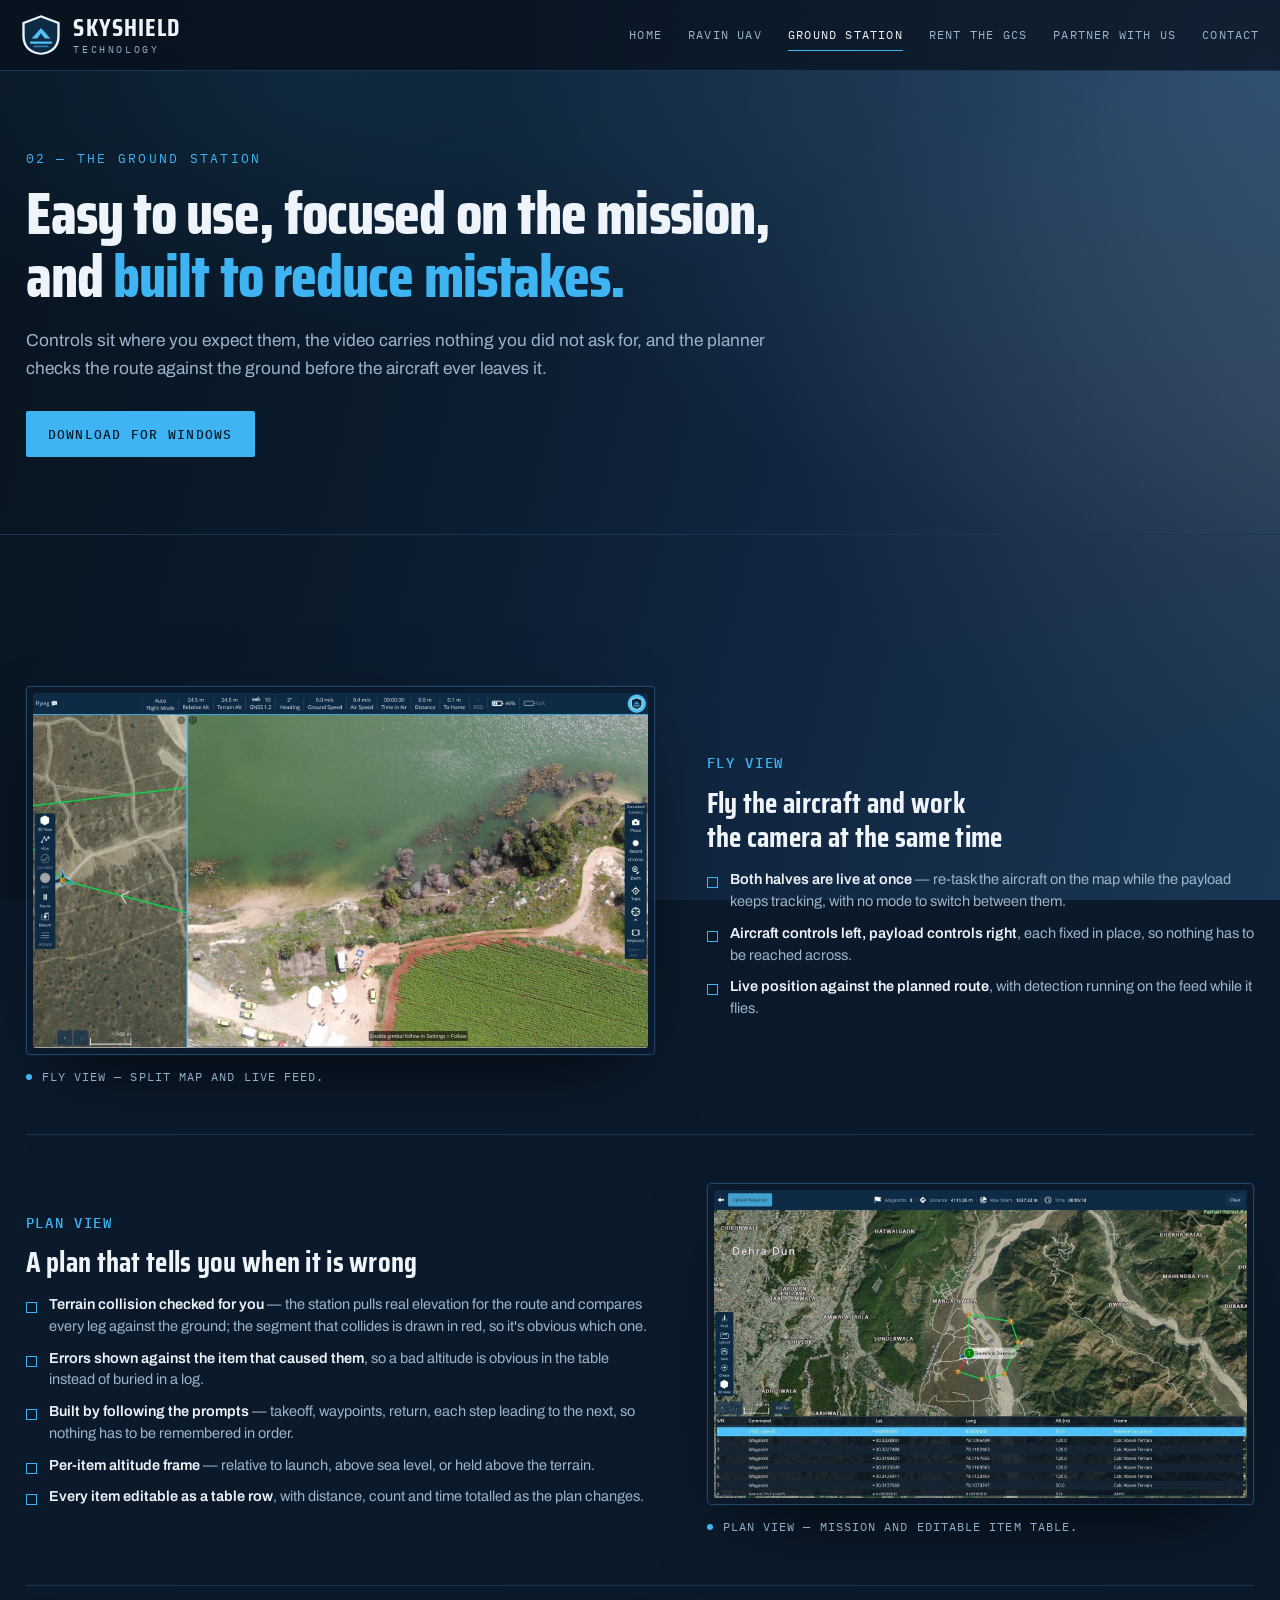
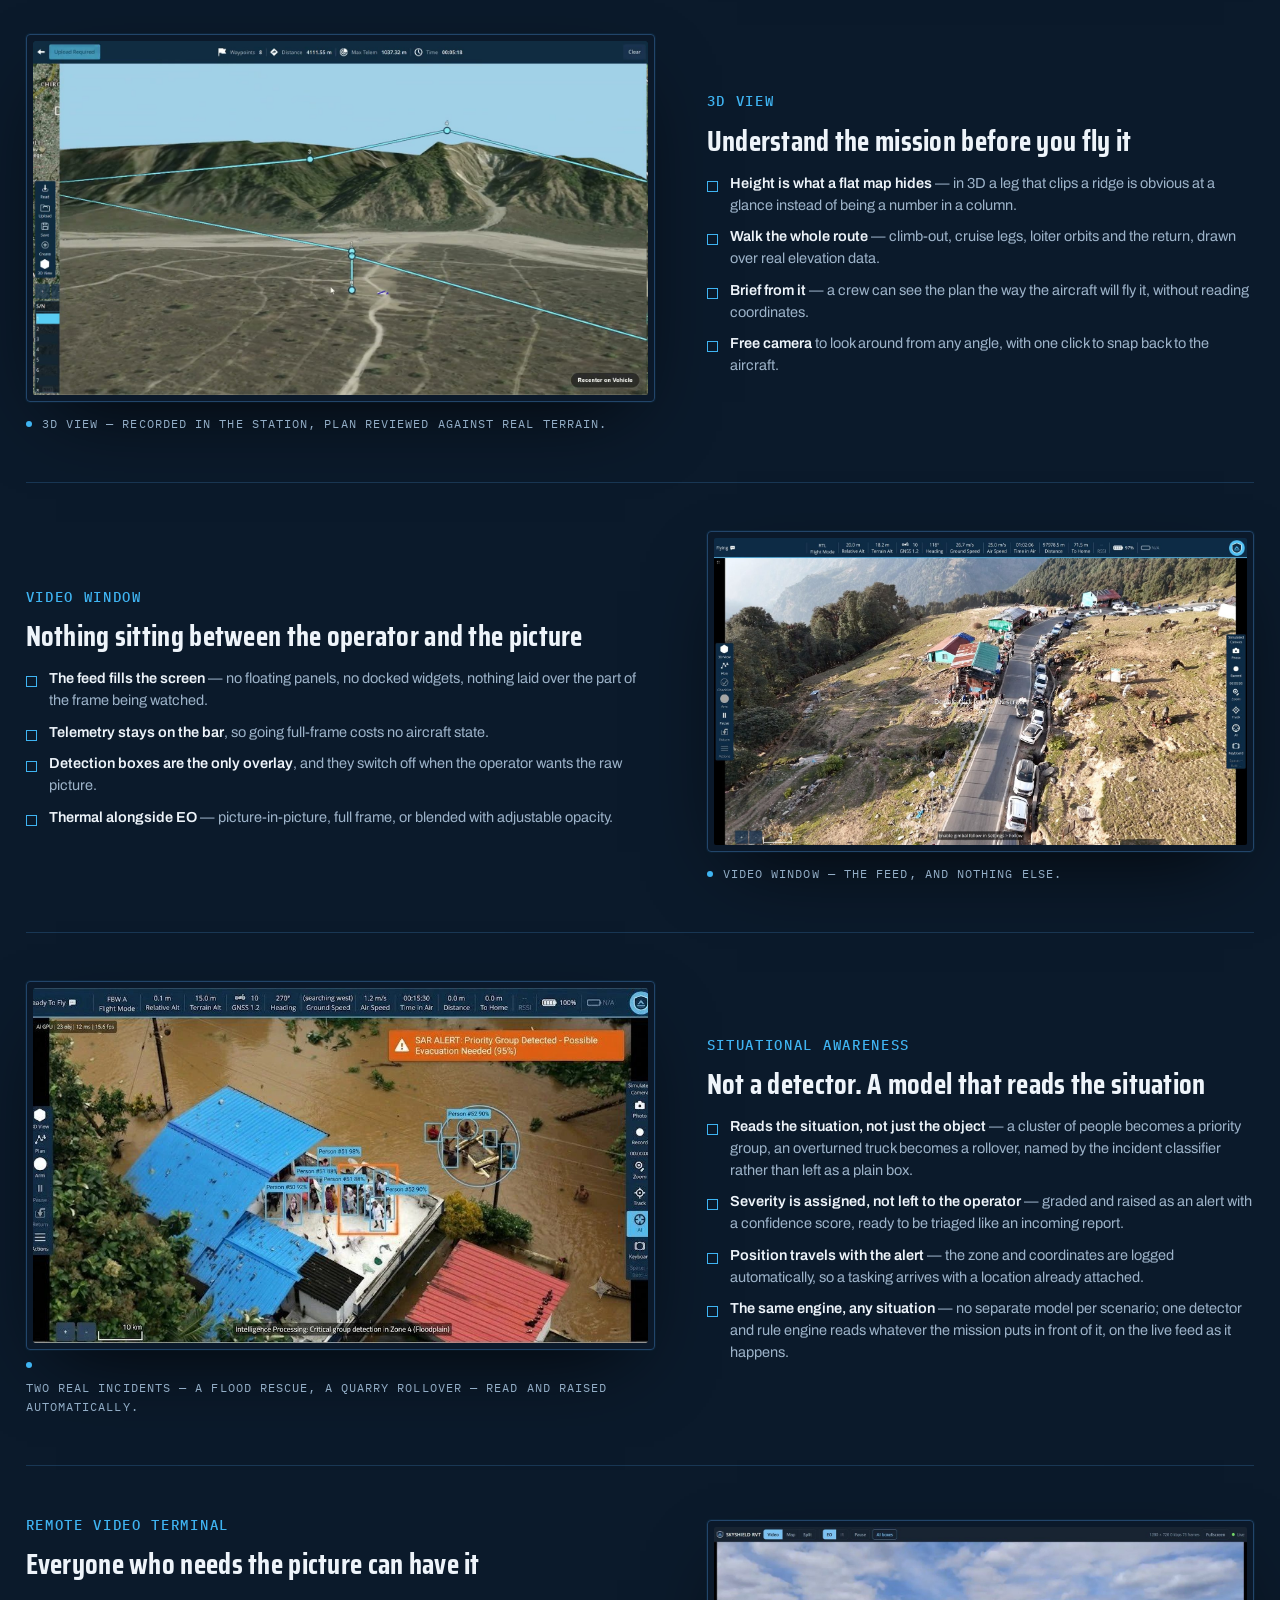
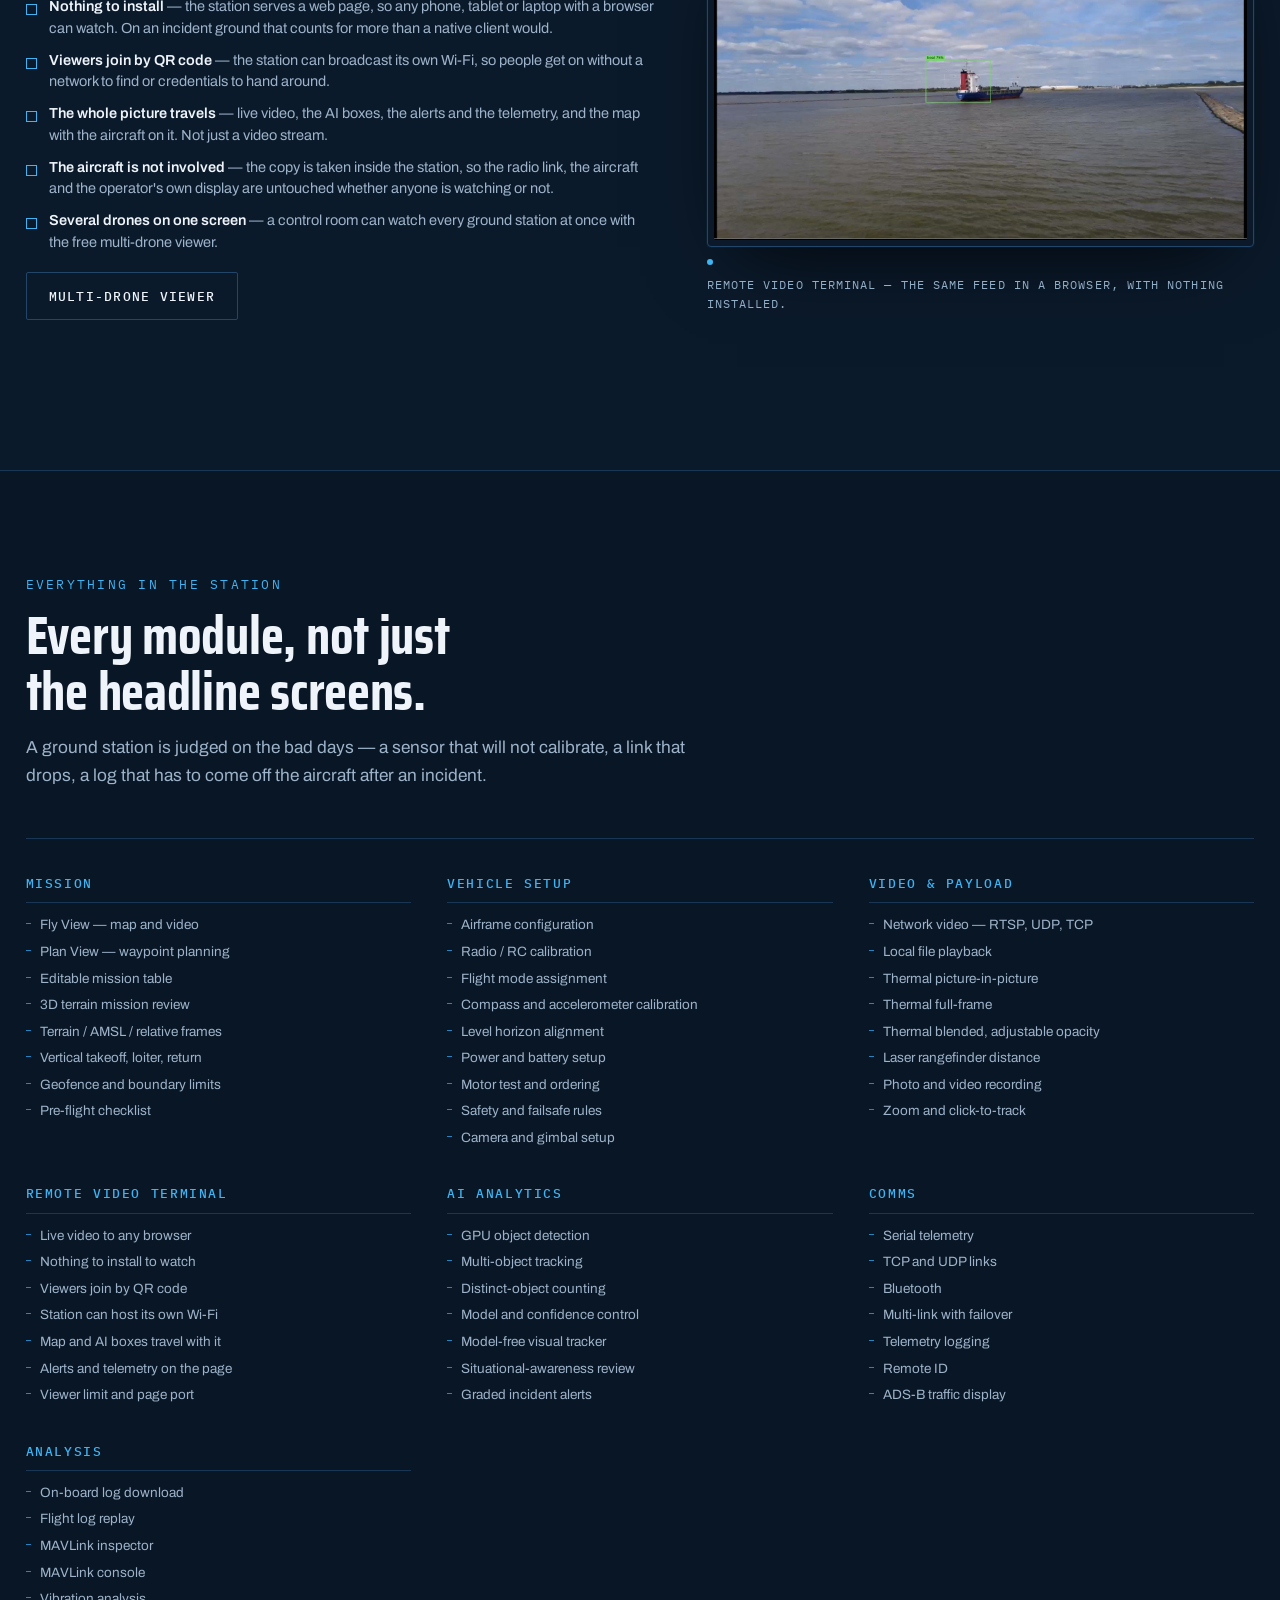
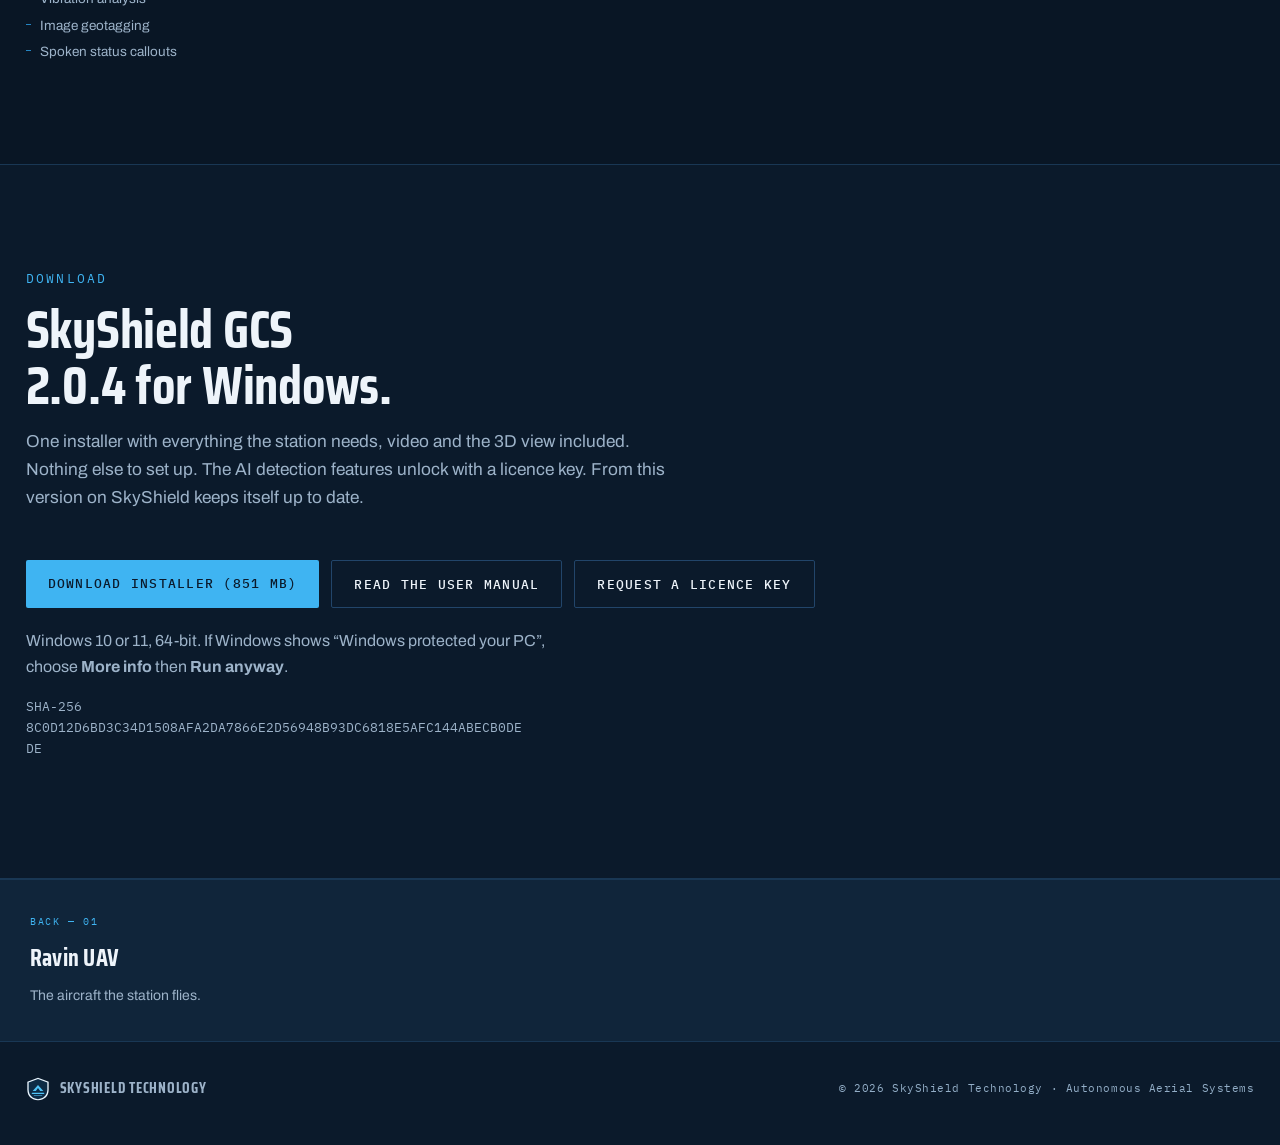
==== commit 88a43b18: "SkyShield GCS 2.0.4: download and update manifest Co-Authored-By: Claude Opus 5.5 <noreply@anthropic" ====
--- a/gcs.html
+++ b/gcs.html
@@ -304,13 +304,13 @@
 </section>
 
 <!-- The installer is ~700MB, far past GitHub's 100MB per-file limit for a Pages repo, so it is not in this
-     repo at all: it is an asset on this repo's GitHub Release "gcs-v2.0.3". A new version is a new release,
+     repo at all: it is an asset on this repo's GitHub Release "gcs-v2.0.4". A new version is a new release,
      plus the version, size and SHA-256 below. -->
 <section class="band" id="download">
   <div class="wrap">
     <div class="sechead">
       <p class="eyebrow">Download</p>
-      <h2 class="h2">SkyShield GCS 2.0.3 for Windows.</h2>
+      <h2 class="h2">SkyShield GCS 2.0.4 for Windows.</h2>
       <p class="lede">
         One installer with everything the station needs, video and the 3D view included.
         Nothing else to set up. The AI detection features unlock with a licence key.
@@ -318,7 +318,7 @@
       </p>
     </div>
     <div class="actions" style="margin-top:28px">
-      <a class="btn btn-primary" href="https://github.com/AmanBhandari101/skyshield-web/releases/download/gcs-v2.0.3/SkyShield-2.0.3-Setup.exe">Download installer (851 MB)</a>
+      <a class="btn btn-primary" href="https://github.com/AmanBhandari101/skyshield-web/releases/download/gcs-v2.0.4/SkyShield-2.0.4-Setup.exe">Download installer (851 MB)</a>
       <a class="btn btn-ghost" href="manual.html">Read the user manual</a>
       <a class="btn btn-ghost" href="index.html#contact">Request a licence key</a>
     </div>
@@ -327,7 +327,7 @@
       <b>More info</b> then <b>Run anyway</b>.
     </p>
     <p class="sub" style="font-family:'IBM Plex Mono',monospace;font-size:13px;overflow-wrap:anywhere">
-      SHA-256 2EEC6BBEAA2B2DADC4272326A81740245C7B3D6DB6CB014E004A25DED4EA08A2
+      SHA-256 8C0D12D6BD3C34D1508AFA2DA7866E2D56948B93DC6818E5AFC144ABECB0DEDE
     </p>
   </div>
 </section>
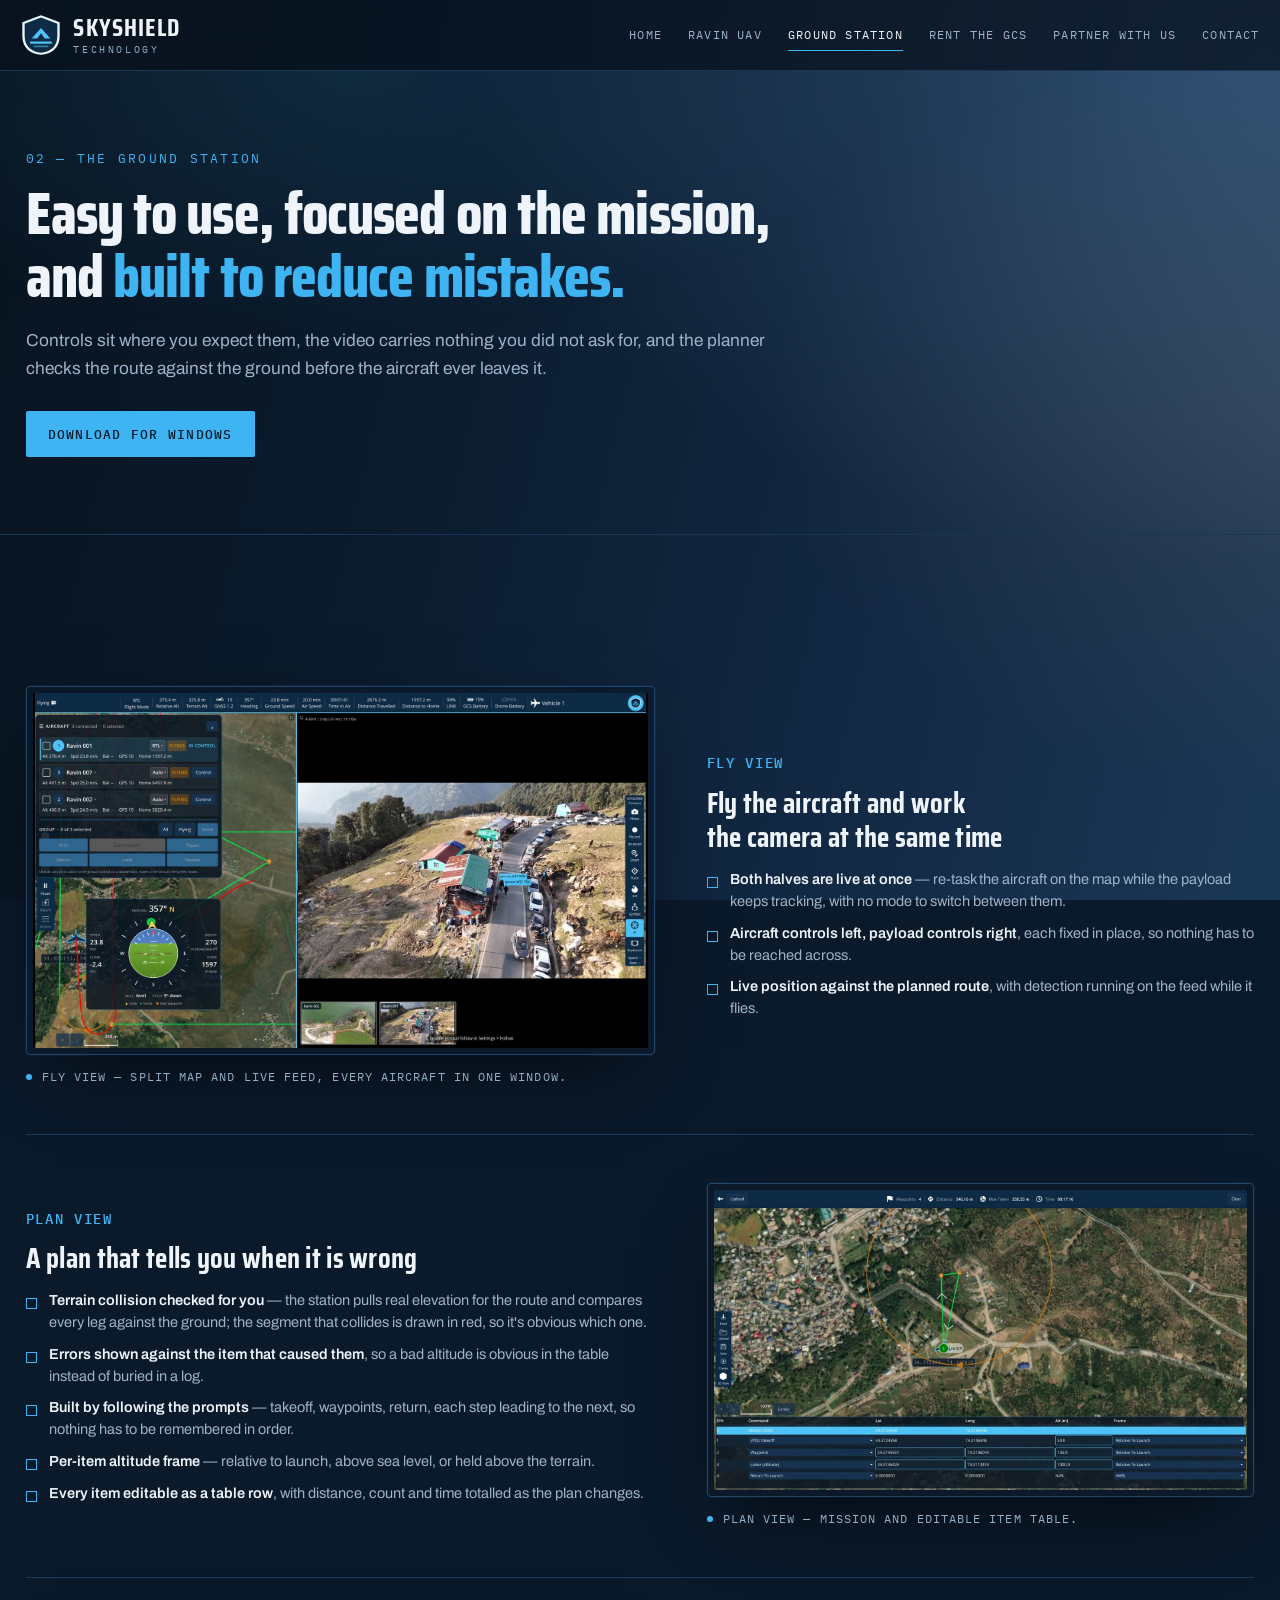
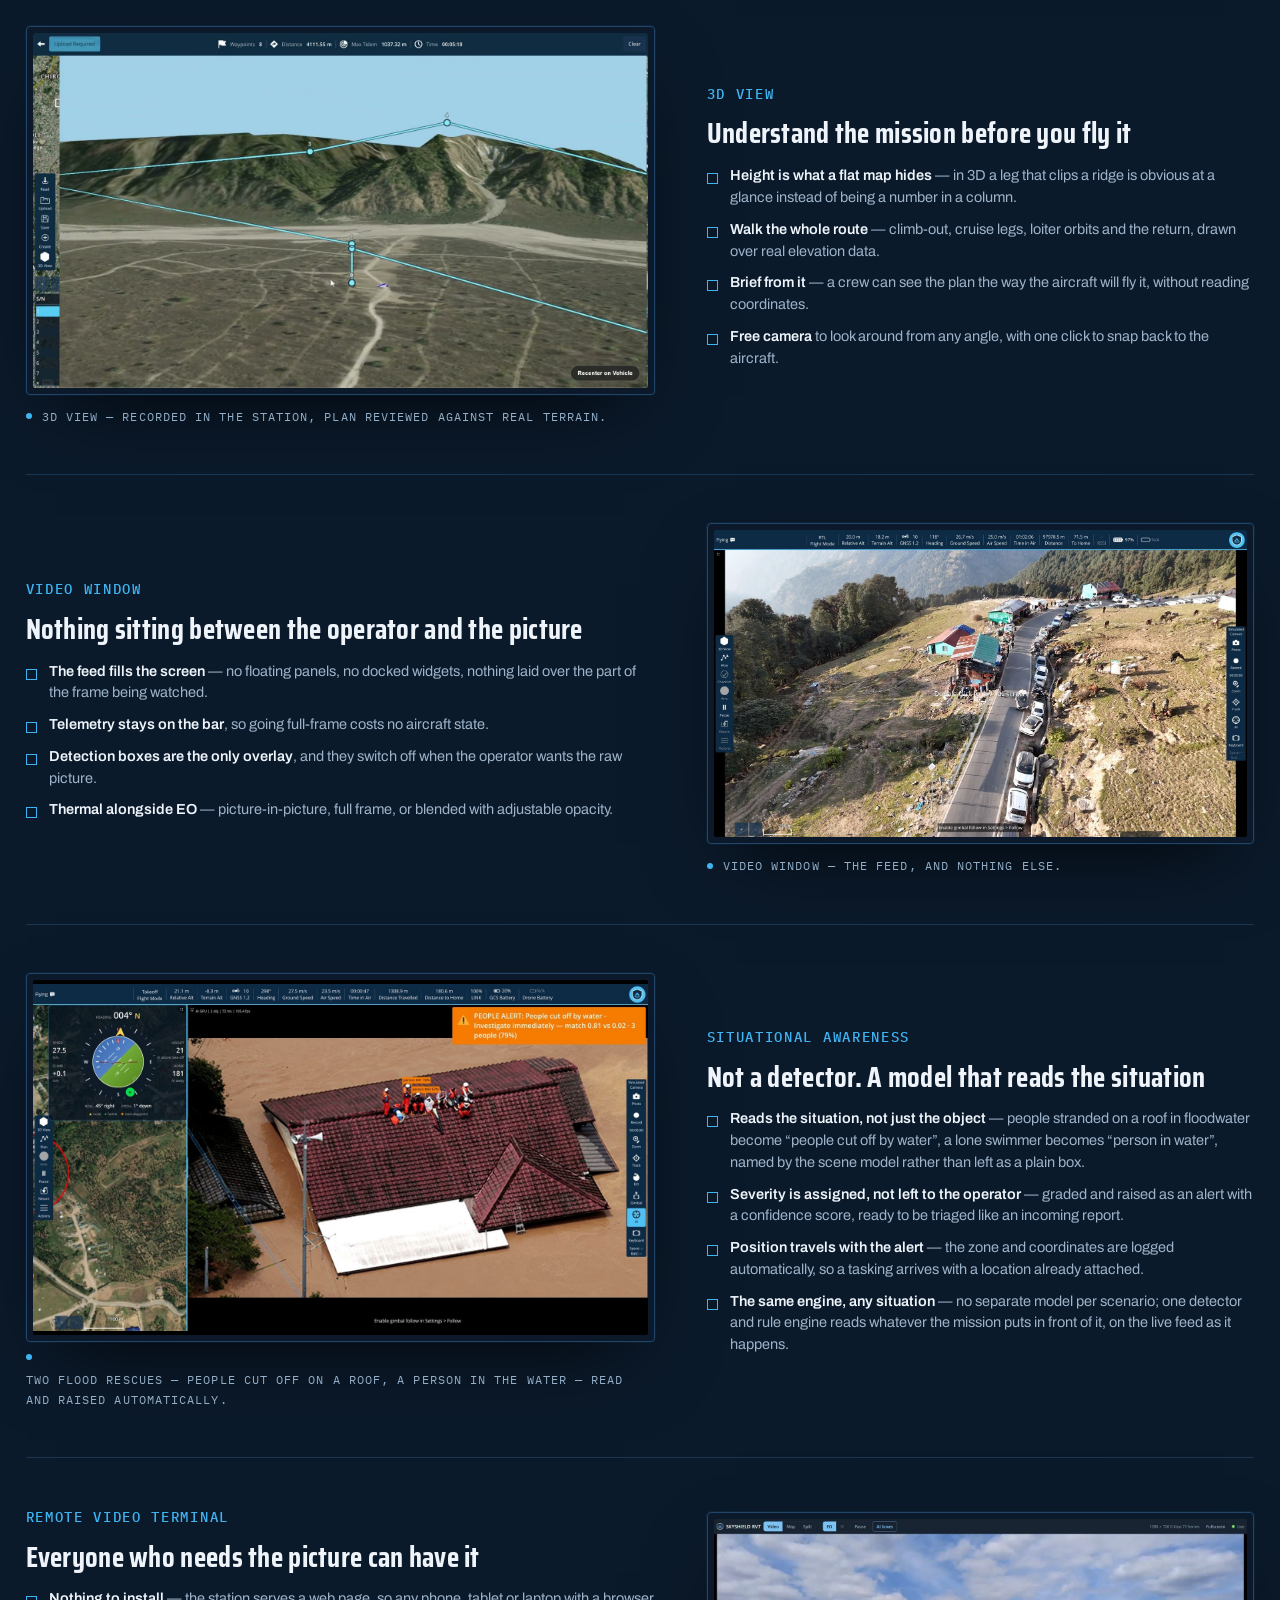
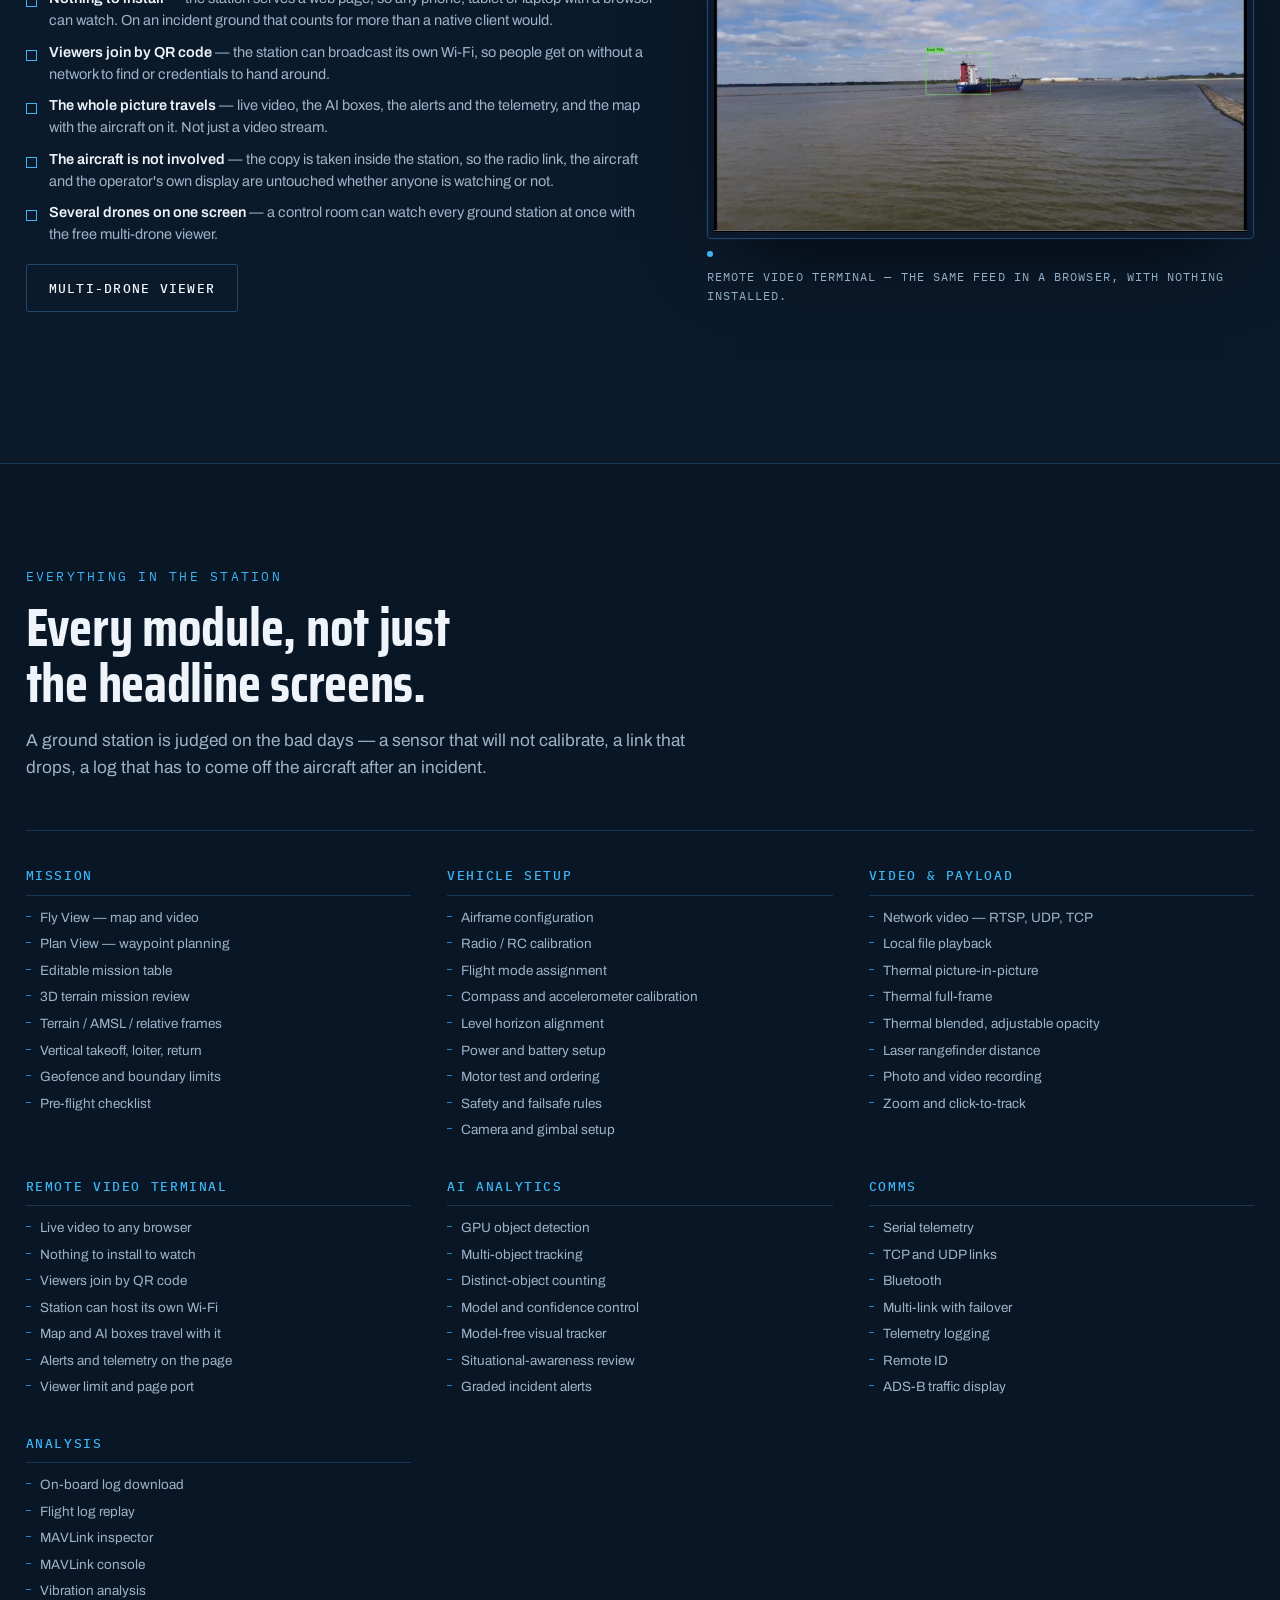
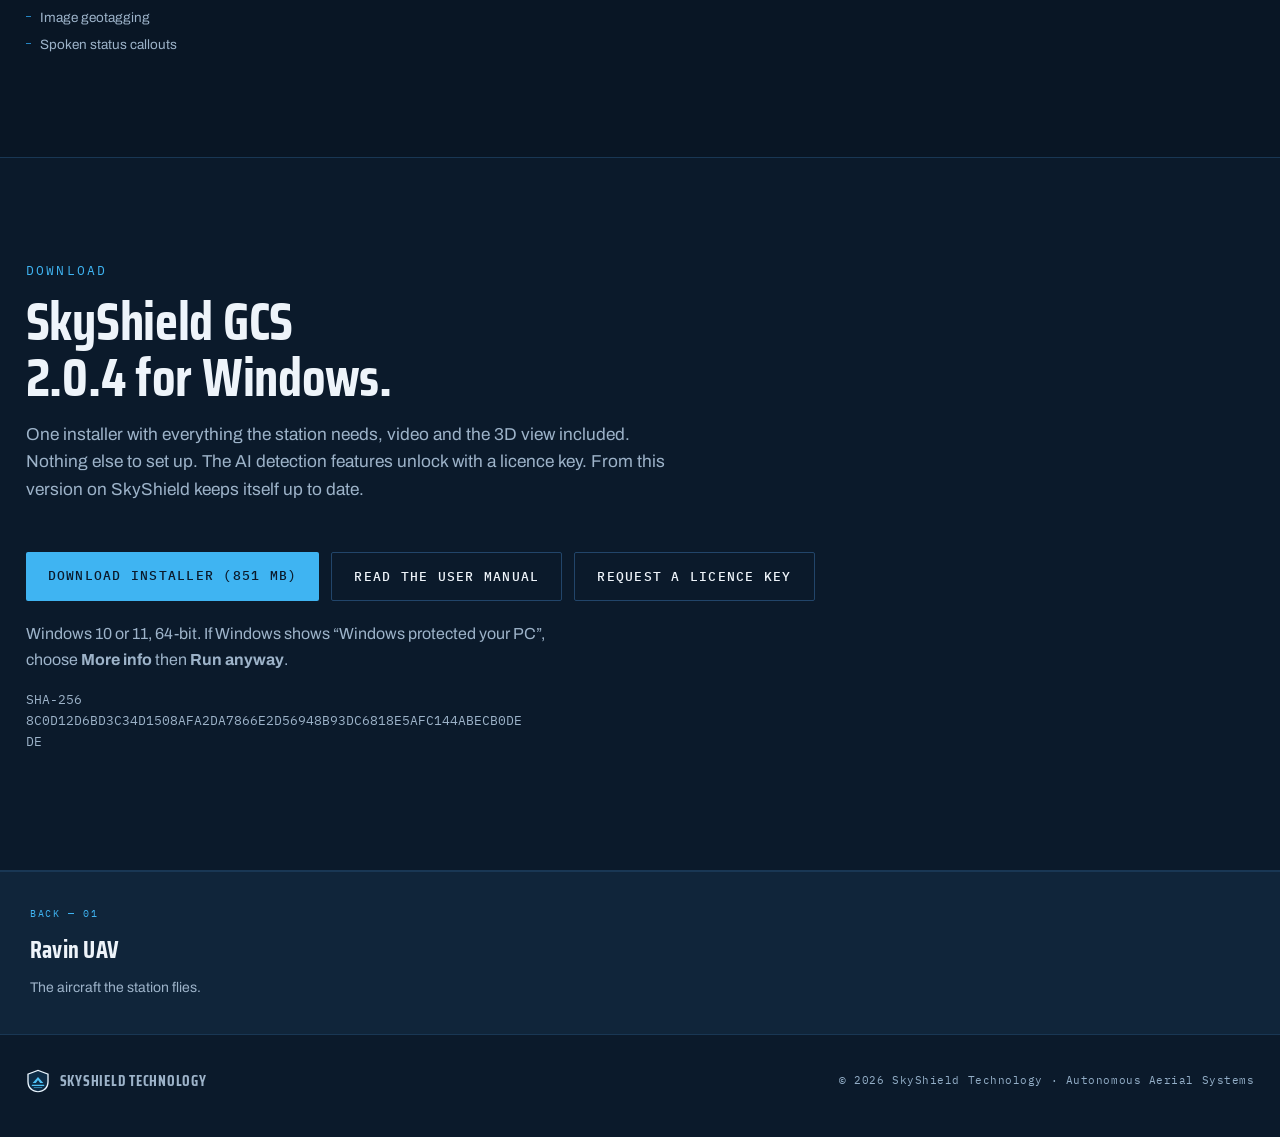
==== commit 5b7fa6ba: "Website screenshots from the current build: multi-aircraft Fly View, plan, 3D terrain check, flood-r" ====
--- a/gcs.html
+++ b/gcs.html
@@ -57,12 +57,12 @@
         <div class="screenframe">
           <div class="rotator">
             <img class="active" src="assets/gcs-map-video.jpg"
-                 alt="Fly View: satellite map with the flight path on the left, live aerial video of a shoreline and field on the right showing vehicles and people on the ground, telemetry across the top.">
+                 alt="Fly View with three aircraft: the Aircraft panel lists Ravin 001, 007 and 002 with their modes, altitudes and speeds over the satellite map, and the selected aircraft's camera on the right shows a mountain road with people boxed by the AI, the other two aircraft's cameras in small tiles below it.">
             <img loading="lazy" decoding="async" src="assets/gcs-map-video-2.jpg"
-                 alt="Fly View in full-map mode: an RTL return pattern looping over a river and airstrip, with the aircraft icon on its final approach and telemetry across the top.">
+                 alt="Fly View in full-map mode: three aircraft flying their own missions over mountain terrain, the selected aircraft's instruments in a floating panel and the controls for all aircraft at the right.">
           </div>
         </div>
-        <p class="shot-cap">Fly View — split map and live feed.</p>
+        <p class="shot-cap">Fly View — split map and live feed, every aircraft in one window.</p>
       </div>
       <div class="window-body">
         <span class="winlabel">Fly View</span>
@@ -79,7 +79,7 @@
       <div class="window-media">
         <div class="screenframe">
           <img loading="lazy" decoding="async" src="assets/gcs-plan-view.jpg"
-               alt="Plan View: an eight-waypoint mission drawn over satellite terrain with a VTOL transition marker, and an editable mission table below listing sequence, command, latitude, longitude, altitude and altitude frame for every item.">
+               alt="Plan View: a mission of a VTOL takeoff, a waypoint, a loiter and a return to launch drawn over satellite imagery of a hillside village, with the editable mission table below listing command, latitude, longitude, altitude and altitude frame for every item.">
         </div>
         <p class="shot-cap">Plan View — mission and editable item table.</p>
       </div>
@@ -145,7 +145,7 @@
     <!-- One window, not two: this is still the same Video window above, not a separate
          screen. What changes is what is running on it -- the detector's output passed to
          an incident classifier and a rule engine, so the alert names the situation (a
-         priority group, a rollover) rather than just the object. The two real captures
+         people cut off by water, a person in water) rather than just the object. The two real captures
          sweep on the same 3s rotator as Fly View above, rather than sitting as two
          separate window blocks, since they are two examples of one capability, not two
          different screens. -->
@@ -153,19 +153,19 @@
       <div class="window-media">
         <div class="screenframe">
           <div class="rotator">
-            <img loading="lazy" decoding="async" class="active" src="assets/gcs-sar-flood.jpg"
-                 alt="The ground station running detection on a flooded neighbourhood: twenty-three objects tracked, a cluster of people on a rooftop each boxed and numbered with confidences from 88 to 98 percent, a group ring drawn around a second cluster, and an amber SAR alert reading 'Priority Group Detected — Possible Evacuation Needed (95%)'. A status line reads 'Intelligence Processing: Critical group detection in Zone 4 (Floodplain)'.">
-            <img loading="lazy" decoding="async" src="assets/gcs-mine-rollover.jpg"
-                 alt="The ground station running detection at a rock quarry: a haul truck on its side boxed in red and labelled 'TRUCK DETECTED: #TRK1002, Confidence 99%', with an orange alert reading 'MINE SITE ALERT: Vehicle Rollover, Critical Event (100%)' and the zone's GPS coordinates shown. A status line reads 'Intelligence Processing: High-Priority event in Quarry Zone 7 (Mining Operations)'.">
+            <img loading="lazy" decoding="async" class="active" src="assets/gcs-people-cut-off.jpg"
+                 alt="The ground station with an aircraft flying: its position and instruments on the map at the left, and on the video a flooded house with three people in orange gear on the roof, each boxed as a person, under an orange alert reading 'PEOPLE ALERT: People cut off by water - investigate immediately', 3 people, 79 percent.">
+            <img loading="lazy" decoding="async" src="assets/gcs-person-in-water.jpg"
+                 alt="The ground station with an aircraft flying: its position and instruments on the map at the left, and on the video open turquoise water with a single swimmer boxed as a person, under an orange alert reading 'PEOPLE ALERT: Person in water - investigate immediately', 1 person, 74 percent.">
           </div>
         </div>
-        <p class="shot-cap">Two real incidents — a flood rescue, a quarry rollover — read and raised automatically.</p>
+        <p class="shot-cap">Two flood rescues — people cut off on a roof, a person in the water — read and raised automatically.</p>
       </div>
       <div class="window-body">
         <span class="winlabel">Situational awareness</span>
         <h3>Not a detector. A model that reads the situation</h3>
         <ul class="ticks">
-          <li><b>Reads the situation, not just the object</b> — a cluster of people becomes a priority group, an overturned truck becomes a rollover, named by the incident classifier rather than left as a plain box.</li>
+          <li><b>Reads the situation, not just the object</b> — people stranded on a roof in floodwater become &ldquo;people cut off by water&rdquo;, a lone swimmer becomes &ldquo;person in water&rdquo;, named by the scene model rather than left as a plain box.</li>
           <li><b>Severity is assigned, not left to the operator</b> — graded and raised as an alert with a confidence score, ready to be triaged like an incoming report.</li>
           <li><b>Position travels with the alert</b> — the zone and coordinates are logged automatically, so a tasking arrives with a location already attached.</li>
           <li><b>The same engine, any situation</b> — no separate model per scenario; one detector and rule engine reads whatever the mission puts in front of it, on the live feed as it happens.</li>
@@ -318,7 +318,7 @@
       </p>
     </div>
     <div class="actions" style="margin-top:28px">
-      <a class="btn btn-primary" href="https://github.com/AmanBhandari101/skyshield-web/releases/download/gcs-v2.0.4/SkyShield-2.0.4-Setup.exe">Download installer (851 MB)</a>
+      <a class="btn btn-primary" href="index.html#contact">Download installer (851 MB)</a>
       <a class="btn btn-ghost" href="manual.html">Read the user manual</a>
       <a class="btn btn-ghost" href="index.html#contact">Request a licence key</a>
     </div>
--- a/assets/site.css
+++ b/assets/site.css
@@ -355,8 +355,10 @@
    and simply doesn't rotate, so this degrades to a normal static screenshot rather than
    an empty frame. aspect-ratio holds the frame's height since absolutely positioned
    slides contribute none of their own. */
-.rotator{position:relative;aspect-ratio:2880/1661;border-radius:2px;overflow:hidden}
-.rotator img{position:absolute;inset:0;width:100%;height:100%;object-fit:cover;
+/* contain, not cover: the captures are not all one shape, and cover trimmed the right edge of the 16:9 ones,
+   which is where the alert banner sits. */
+.rotator{position:relative;aspect-ratio:2880/1661;border-radius:2px;overflow:hidden;background:#000}
+.rotator img{position:absolute;inset:0;width:100%;height:100%;object-fit:contain;
              display:block;opacity:0;transition:opacity .7s ease}
 .rotator img.active{opacity:1}
 
@@ -404,7 +406,7 @@
    shunt everything below it up and down on every crossfade. */
 .alertstage{position:relative;aspect-ratio:1600/938;border-radius:2px;overflow:hidden;background:#000}
 .alertstage img{
-  position:absolute;inset:0;width:100%;height:100%;object-fit:cover;display:block;
+  position:absolute;inset:0;width:100%;height:100%;object-fit:contain;display:block;
   opacity:0;transition:opacity .7s ease;
 }
 .alertstage img.active{opacity:1}
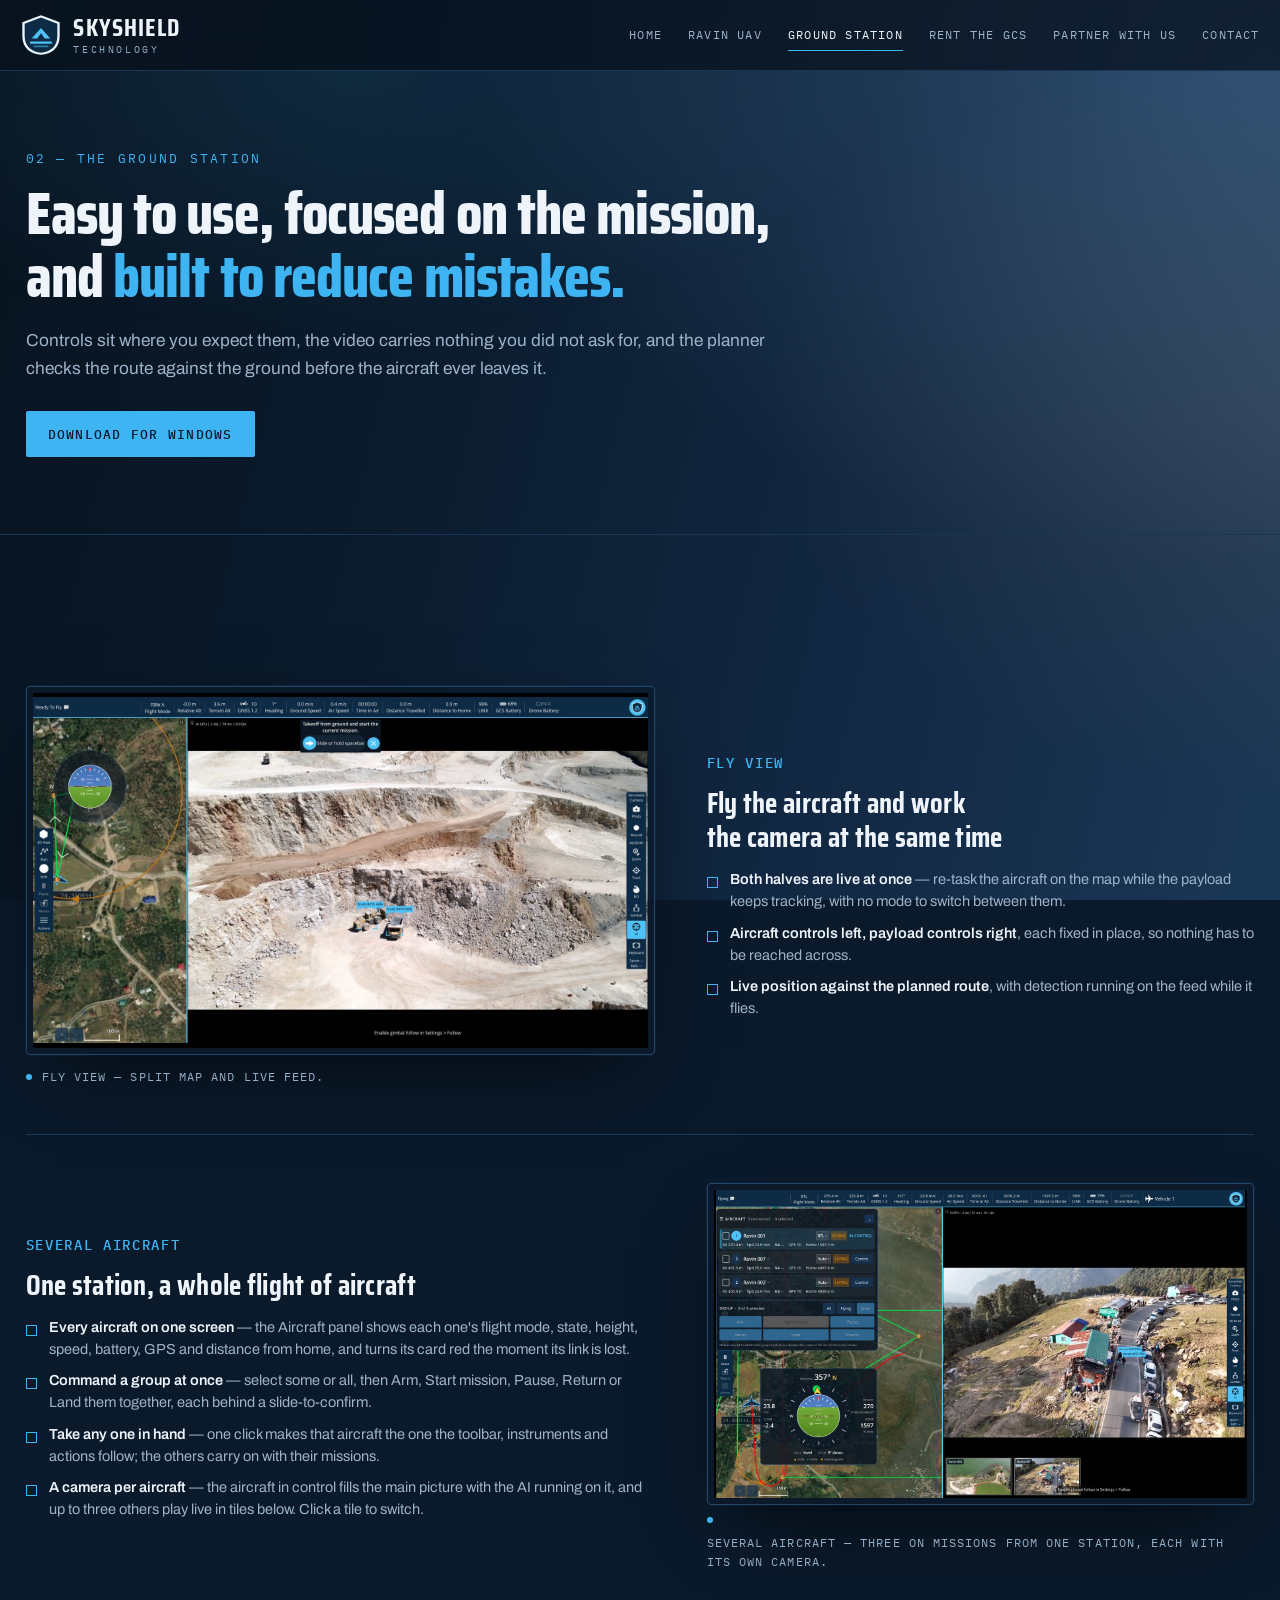
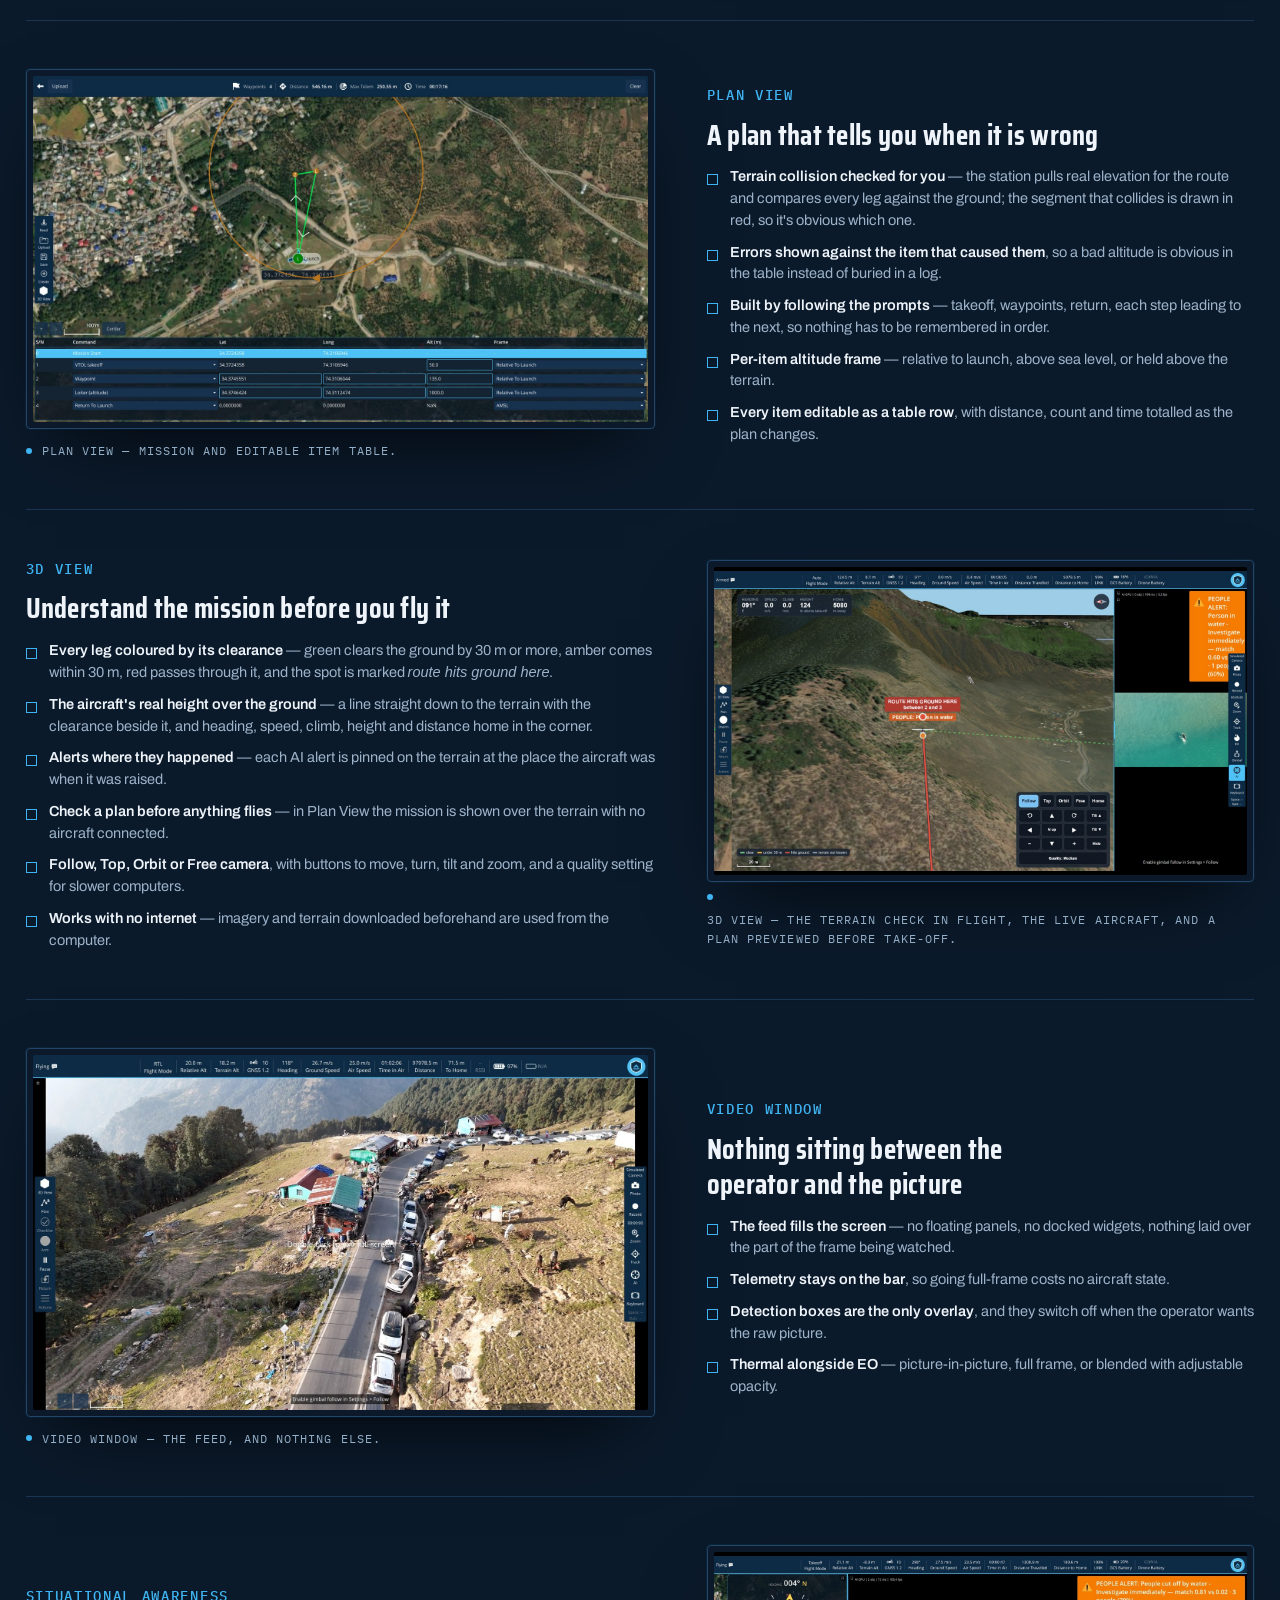
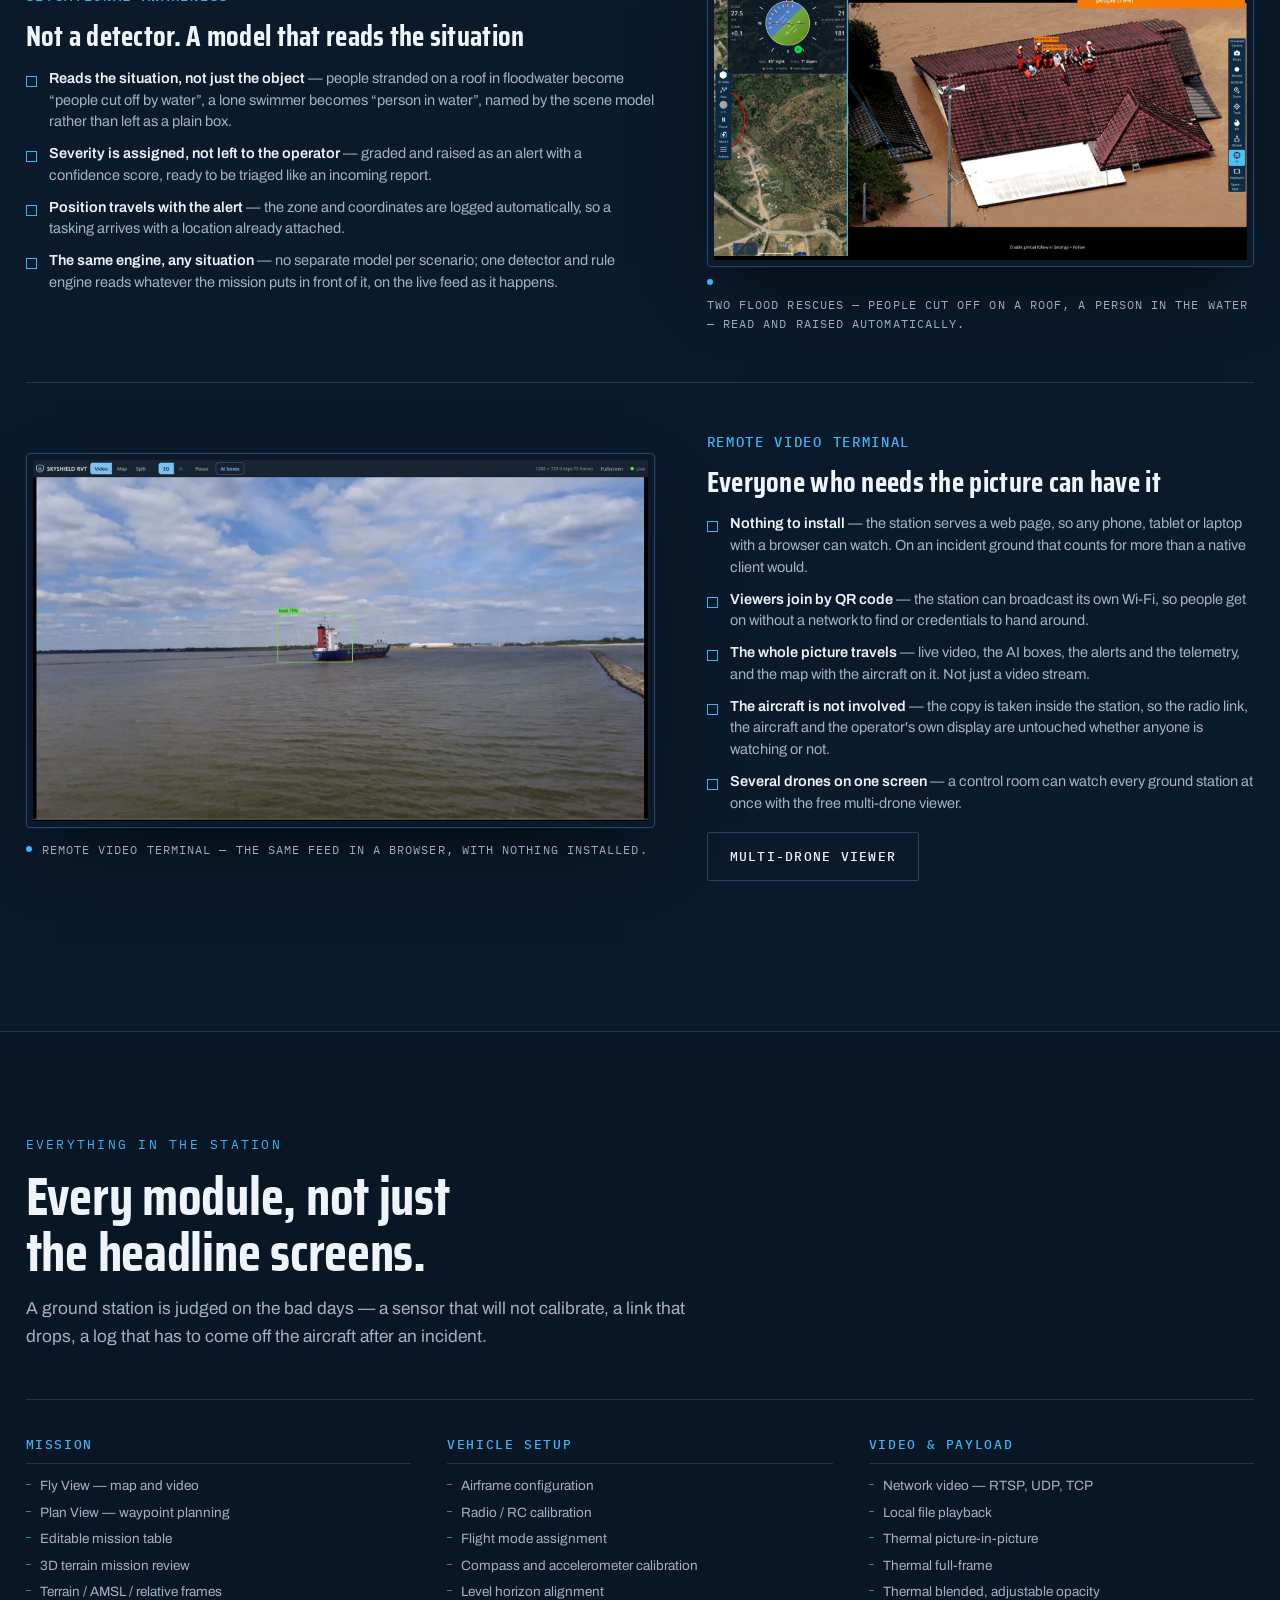
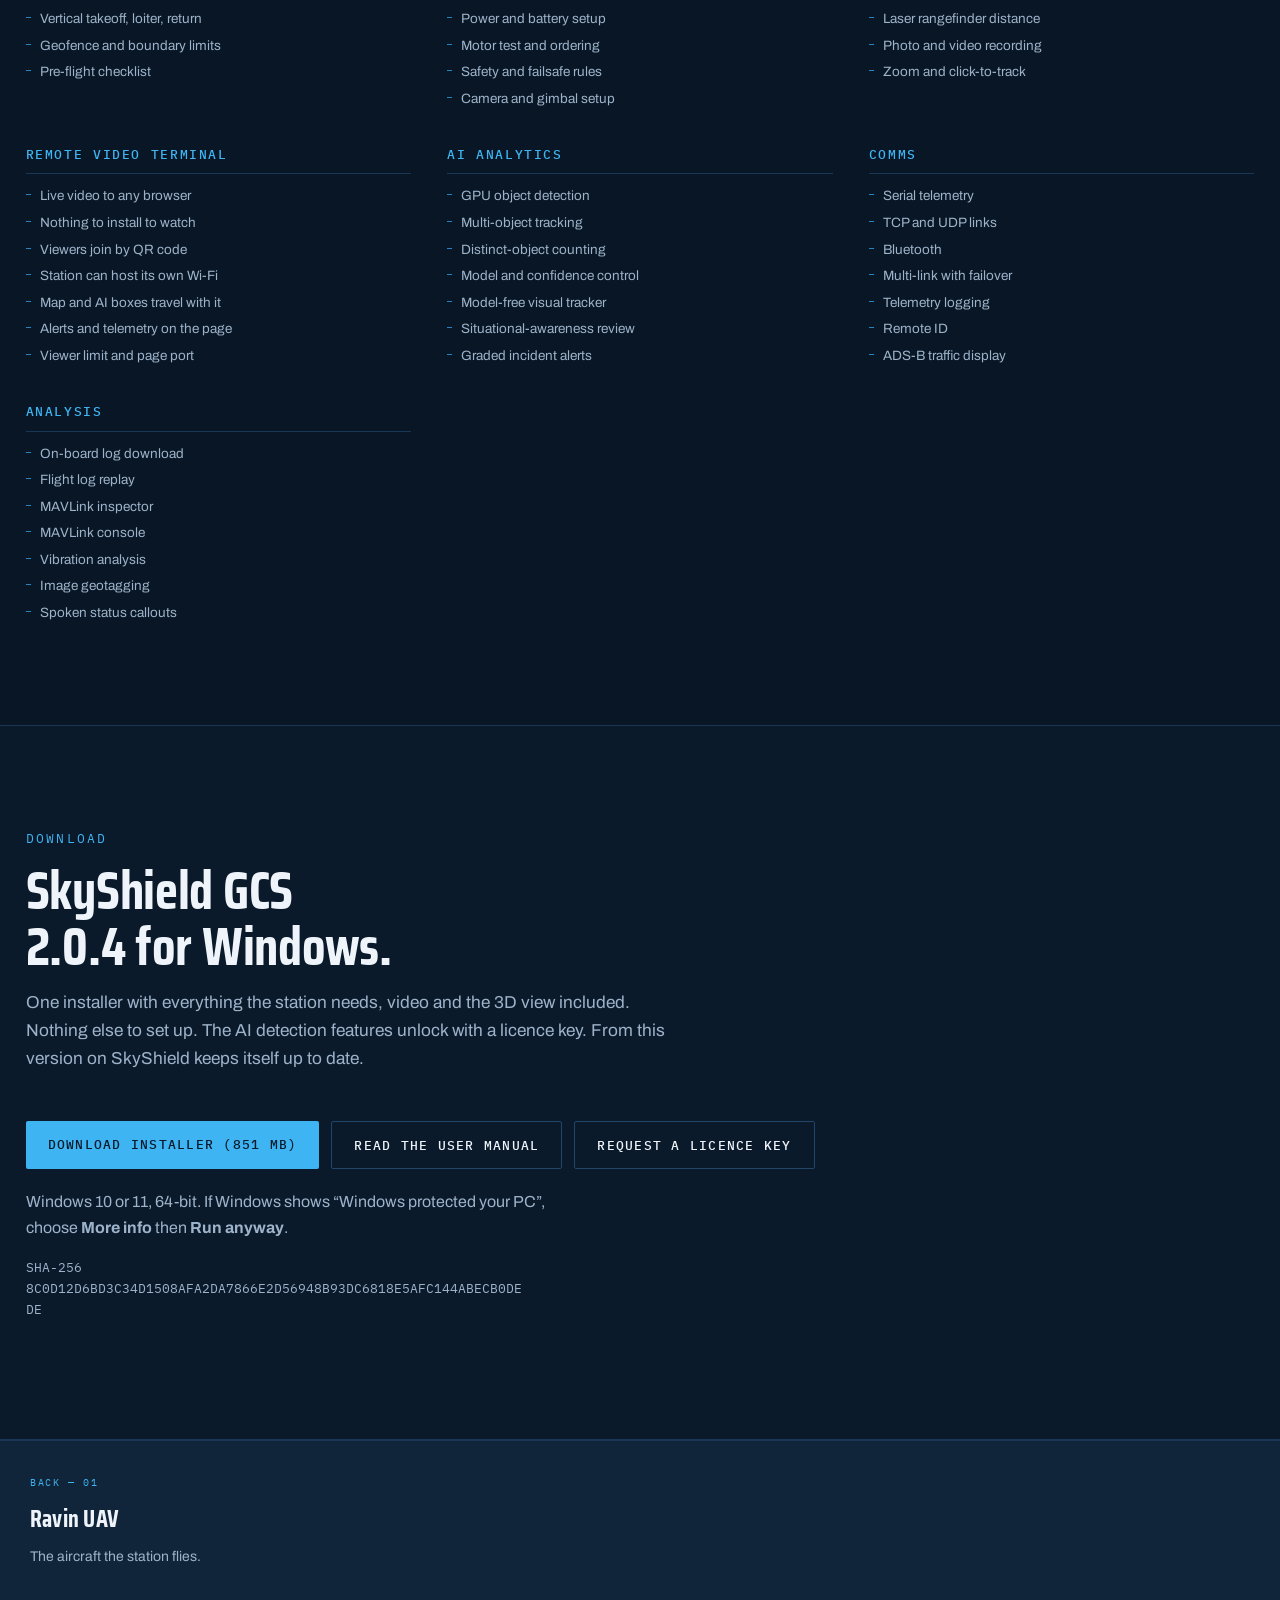
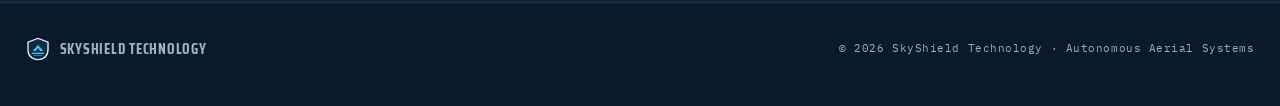
==== commit 460eac42: "Ground Station page: a Several-aircraft feature section, single-aircraft Fly View, 3D section on the" ====
--- a/gcs.html
+++ b/gcs.html
@@ -56,13 +56,13 @@
       <div class="window-media">
         <div class="screenframe">
           <div class="rotator">
-            <img class="active" src="assets/gcs-map-video.jpg"
-                 alt="Fly View with three aircraft: the Aircraft panel lists Ravin 001, 007 and 002 with their modes, altitudes and speeds over the satellite map, and the selected aircraft's camera on the right shows a mountain road with people boxed by the AI, the other two aircraft's cameras in small tiles below it.">
-            <img loading="lazy" decoding="async" src="assets/gcs-map-video-2.jpg"
-                 alt="Fly View in full-map mode: three aircraft flying their own missions over mountain terrain, the selected aircraft's instruments in a floating panel and the controls for all aircraft at the right.">
+            <img class="active" src="assets/gcs-fly-split.jpg"
+                 alt="Fly View with the aircraft ready on the ground: the satellite map with its mission and the attitude display on the left, and on the right the live camera over a quarry with two haul trucks boxed by the AI, telemetry across the top and the camera panel at the right edge.">
+            <img loading="lazy" decoding="async" src="assets/gcs-fly-map.jpg"
+                 alt="Fly View in full-map mode: a mission drawn over mountain villages, the aircraft at its position with heading, speed, climb and height in the instrument panel, and the camera picture in a strip at the right.">
           </div>
         </div>
-        <p class="shot-cap">Fly View — split map and live feed, every aircraft in one window.</p>
+        <p class="shot-cap">Fly View — split map and live feed.</p>
       </div>
       <div class="window-body">
         <span class="winlabel">Fly View</span>
@@ -76,6 +76,30 @@
     </div>
 
     <div class="window flip">
+      <div class="window-media">
+        <div class="screenframe">
+          <div class="rotator">
+            <img loading="lazy" decoding="async" class="active" src="assets/gcs-multi-panel.jpg"
+                 alt="Three aircraft flown from one station: the Aircraft panel lists Ravin 001, Ravin 007 and Ravin 002 with their flight modes, state, height, speed, battery and distance from home, with group buttons for Arm, Start, Pause, Return, Land and Disarm. The aircraft in control fills the video with a mountain road and people boxed by the AI; the other two aircraft's cameras play in tiles below.">
+            <img loading="lazy" decoding="async" src="assets/gcs-multi-map.jpg"
+                 alt="Three aircraft on their own missions over mountain terrain, each drawn with its route on the map, the selected aircraft's instruments in a floating panel and the multi-aircraft selection and group actions at the right.">
+          </div>
+        </div>
+        <p class="shot-cap">Several aircraft — three on missions from one station, each with its own camera.</p>
+      </div>
+      <div class="window-body">
+        <span class="winlabel">Several aircraft</span>
+        <h3>One station, a whole flight of aircraft</h3>
+        <ul class="ticks">
+          <li><b>Every aircraft on one screen</b> — the Aircraft panel shows each one's flight mode, state, height, speed, battery, GPS and distance from home, and turns its card red the moment its link is lost.</li>
+          <li><b>Command a group at once</b> — select some or all, then Arm, Start mission, Pause, Return or Land them together, each behind a slide-to-confirm.</li>
+          <li><b>Take any one in hand</b> — one click makes that aircraft the one the toolbar, instruments and actions follow; the others carry on with their missions.</li>
+          <li><b>A camera per aircraft</b> — the aircraft in control fills the main picture with the AI running on it, and up to three others play live in tiles below. Click a tile to switch.</li>
+        </ul>
+      </div>
+    </div>
+
+    <div class="window">
       <div class="window-media">
         <div class="screenframe">
           <img loading="lazy" decoding="async" src="assets/gcs-plan-view.jpg"
@@ -96,33 +120,35 @@
       </div>
     </div>
 
-    <div class="window">
-      <div class="window-media">
-        <!-- Real screen capture in place of a still shot -- same screenframe, same size, so
-             it sits exactly like every other window's screenshot rather than looking like a
-             different kind of element. autoplay+muted+poster means it never shows an empty
-             box: the poster frame (a real still from this same recording) shows immediately
-             and stays put if the video itself is ever unreachable. -->
-        <div class="screenframe">
-          <video data-autoplay muted loop playsinline preload="none" poster="assets/gcs-demo-poster.jpg">
-            <source src="assets/skyshield-gcs-demo.mp4" type="video/mp4">
-          </video>
-        </div>
-        <p class="shot-cap">3D View — recorded in the station, plan reviewed against real terrain.</p>
+    <div class="window flip">
+      <div class="window-media">
+        <div class="screenframe">
+          <div class="rotator">
+            <img loading="lazy" decoding="async" class="active" src="assets/gcs-3d-terrain.jpg"
+                 alt="The 3D view in flight over real mountain terrain: the leg that runs into the hillside drawn in red and marked 'Route hits ground here, between 2 and 3', a people alert pinned on the terrain where it was raised, heading, speed, climb, height and distance home at the top left, the clearance colour key at the bottom and the Follow, Top, Orbit, Free and Home camera buttons at the bottom right.">
+            <img loading="lazy" decoding="async" src="assets/gcs-3d-fly.jpg"
+                 alt="The 3D view in the Fly View: the aircraft on the ground at the edge of a village with its mission rising from it, drawn over real terrain and satellite imagery.">
+            <img loading="lazy" decoding="async" src="assets/gcs-3d-plan.jpg"
+                 alt="A mission previewed in 3D in Plan View with no aircraft connected: the route climbs steeply from the valley floor to a high loiter point, with the mountain range behind it.">
+          </div>
+        </div>
+        <p class="shot-cap">3D View — the terrain check in flight, the live aircraft, and a plan previewed before take-off.</p>
       </div>
       <div class="window-body">
         <span class="winlabel">3D View</span>
         <h3>Understand the mission before you fly it</h3>
         <ul class="ticks">
-          <li><b>Height is what a flat map hides</b> — in 3D a leg that clips a ridge is obvious at a glance instead of being a number in a column.</li>
-          <li><b>Walk the whole route</b> — climb-out, cruise legs, loiter orbits and the return, drawn over real elevation data.</li>
-          <li><b>Brief from it</b> — a crew can see the plan the way the aircraft will fly it, without reading coordinates.</li>
-          <li><b>Free camera</b> to look around from any angle, with one click to snap back to the aircraft.</li>
-        </ul>
-      </div>
-    </div>
-
-    <div class="window flip">
+          <li><b>Every leg coloured by its clearance</b> — green clears the ground by 30 m or more, amber comes within 30 m, red passes through it, and the spot is marked <i>route hits ground here</i>.</li>
+          <li><b>The aircraft's real height over the ground</b> — a line straight down to the terrain with the clearance beside it, and heading, speed, climb, height and distance home in the corner.</li>
+          <li><b>Alerts where they happened</b> — each AI alert is pinned on the terrain at the place the aircraft was when it was raised.</li>
+          <li><b>Check a plan before anything flies</b> — in Plan View the mission is shown over the terrain with no aircraft connected.</li>
+          <li><b>Follow, Top, Orbit or Free camera</b>, with buttons to move, turn, tilt and zoom, and a quality setting for slower computers.</li>
+          <li><b>Works with no internet</b> — imagery and terrain downloaded beforehand are used from the computer.</li>
+        </ul>
+      </div>
+    </div>
+
+    <div class="window">
       <div class="window-media">
         <div class="screenframe">
           <img loading="lazy" decoding="async" src="assets/gcs-video-mountain.jpg"
@@ -149,7 +175,7 @@
          sweep on the same 3s rotator as Fly View above, rather than sitting as two
          separate window blocks, since they are two examples of one capability, not two
          different screens. -->
-    <div class="window">
+    <div class="window flip">
       <div class="window-media">
         <div class="screenframe">
           <div class="rotator">
@@ -173,7 +199,7 @@
       </div>
     </div>
 
-    <div class="window flip" id="rvt">
+    <div class="window" id="rvt">
       <div class="window-media">
         <div class="screenframe">
           <img src="assets/gcs-rvt-viewer.jpg" loading="lazy"
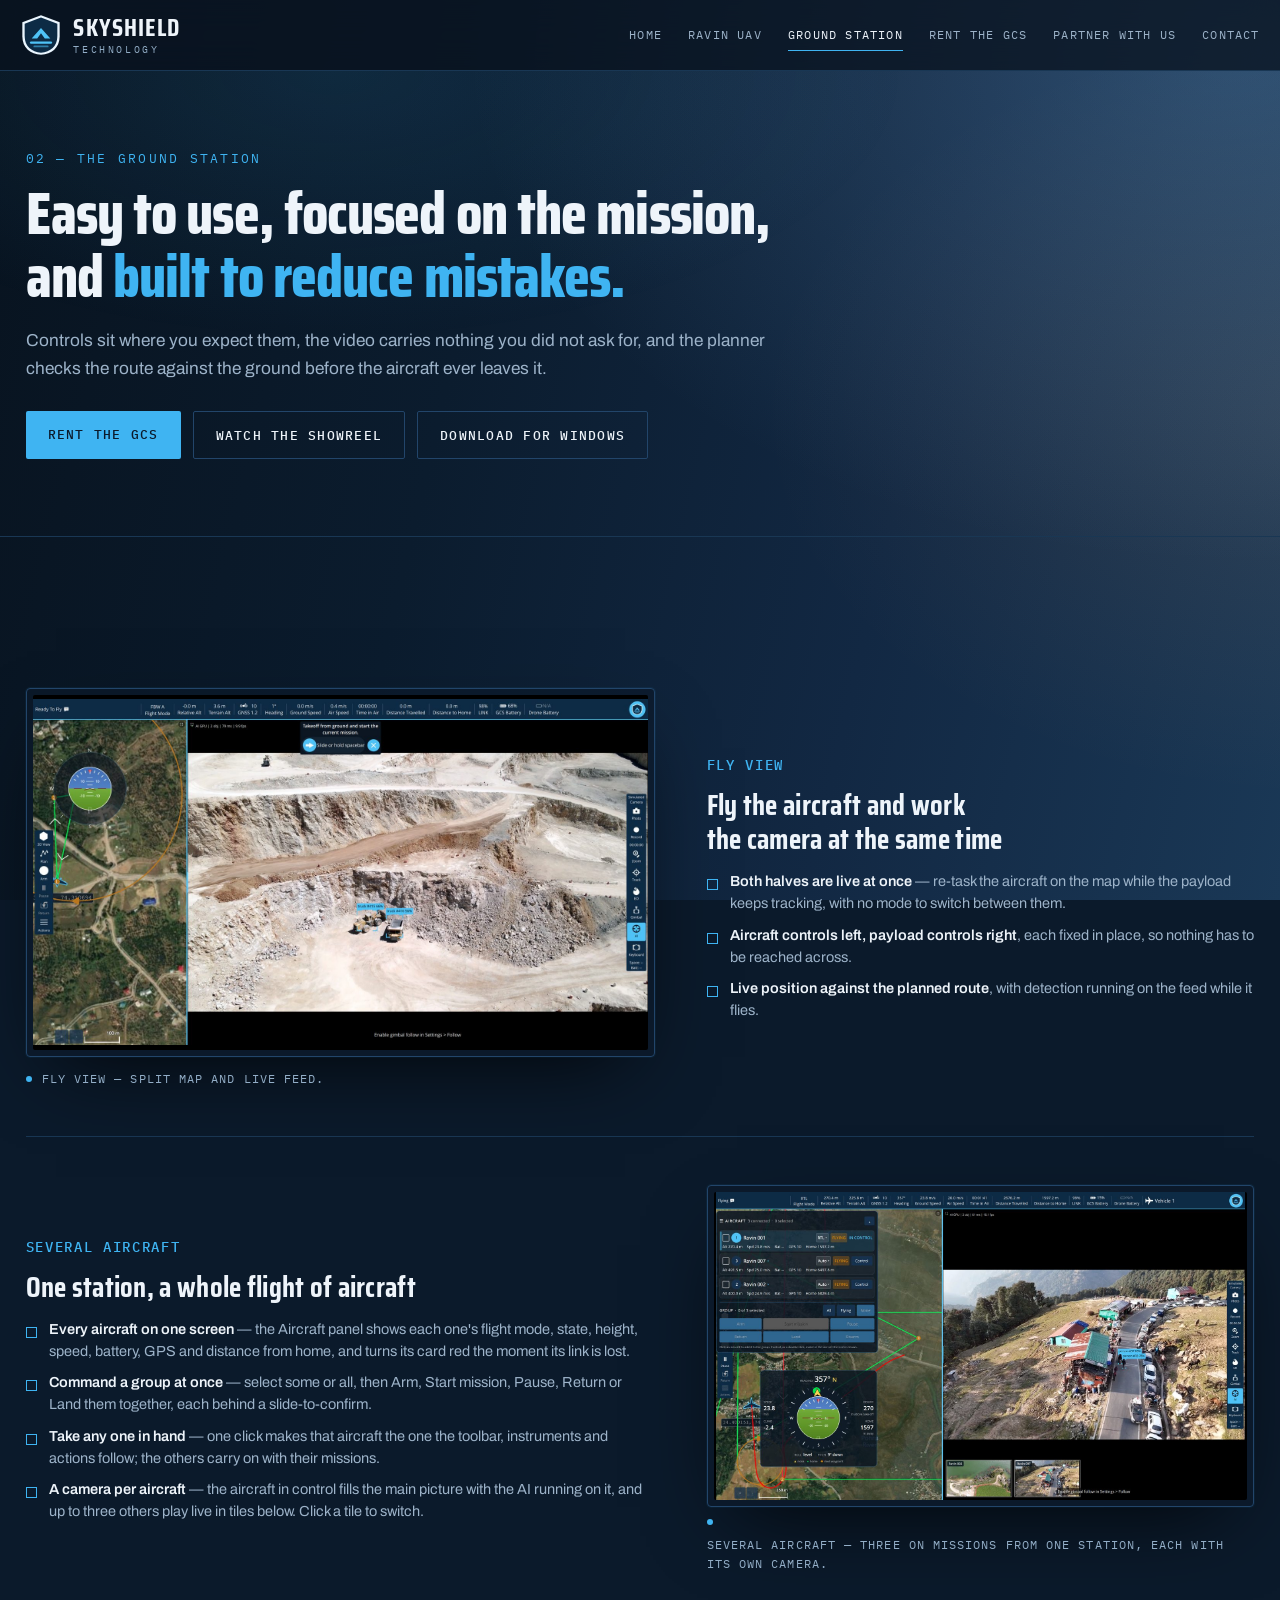
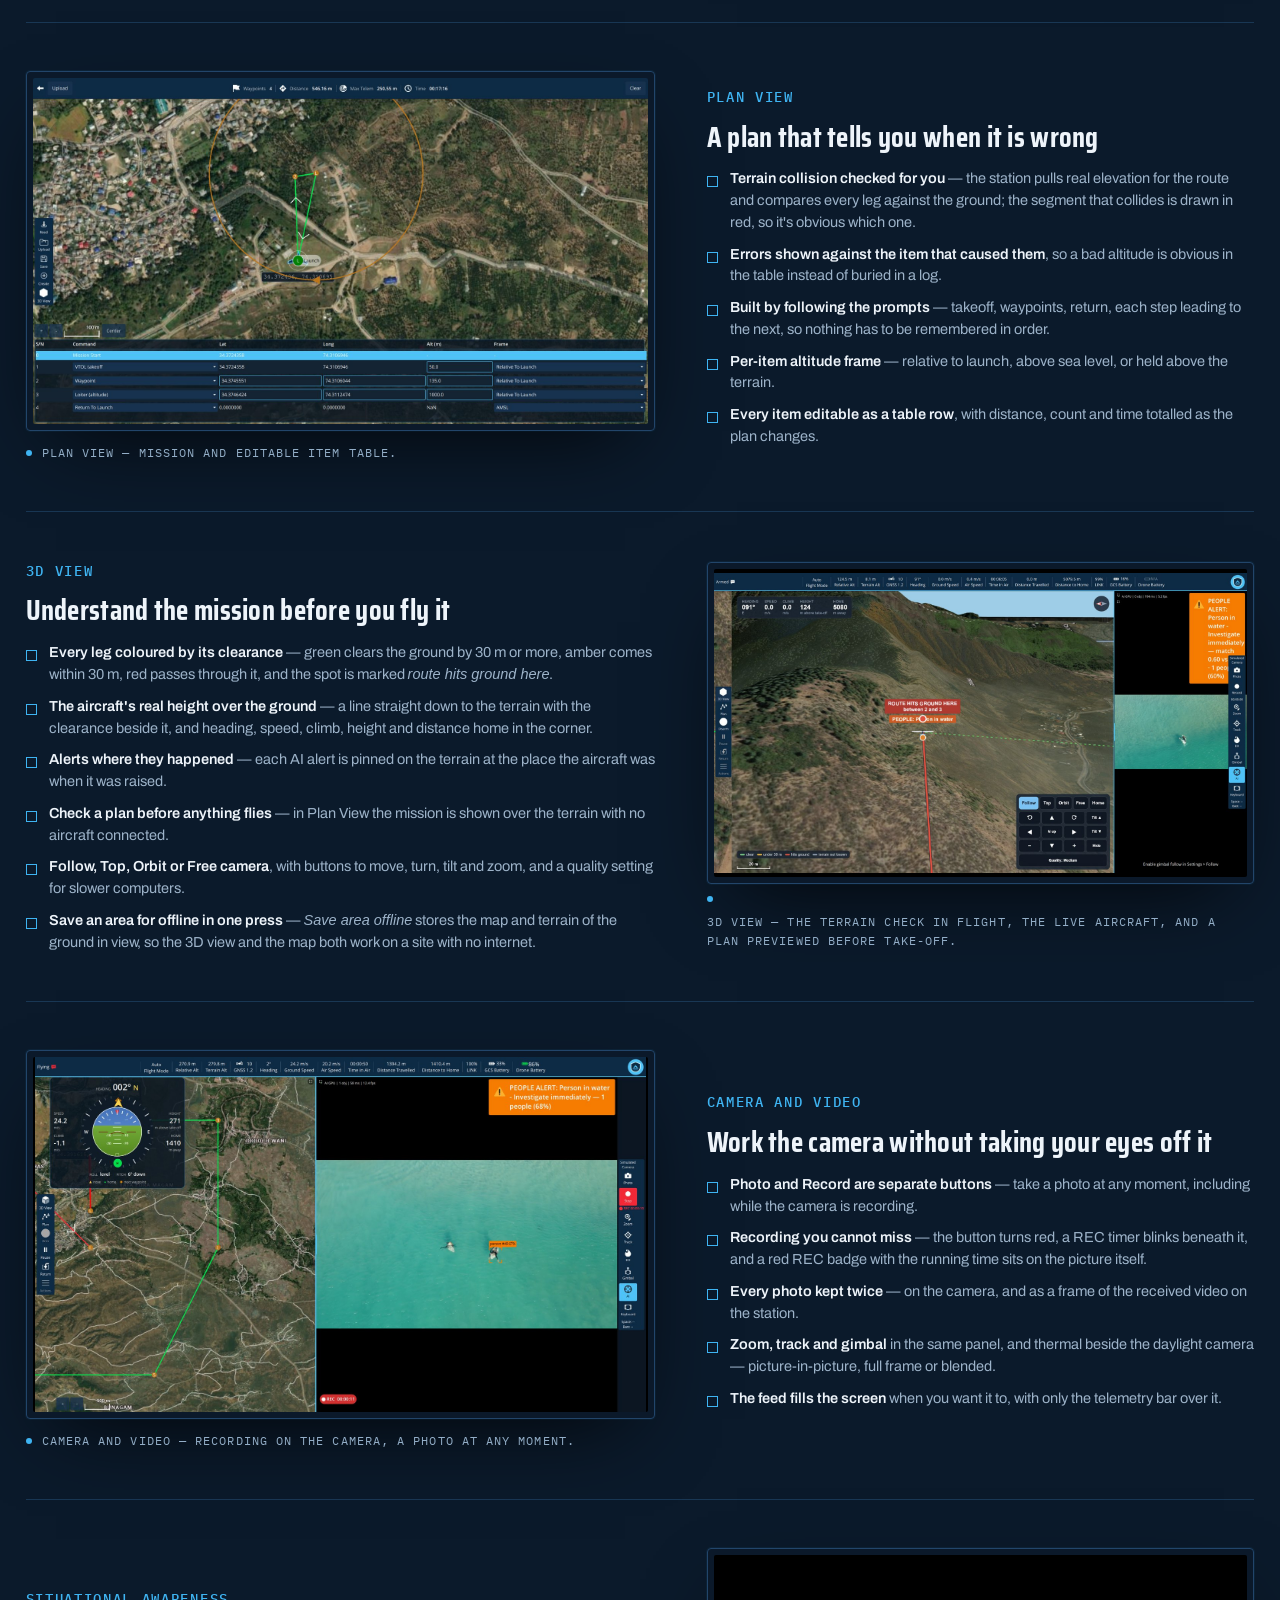
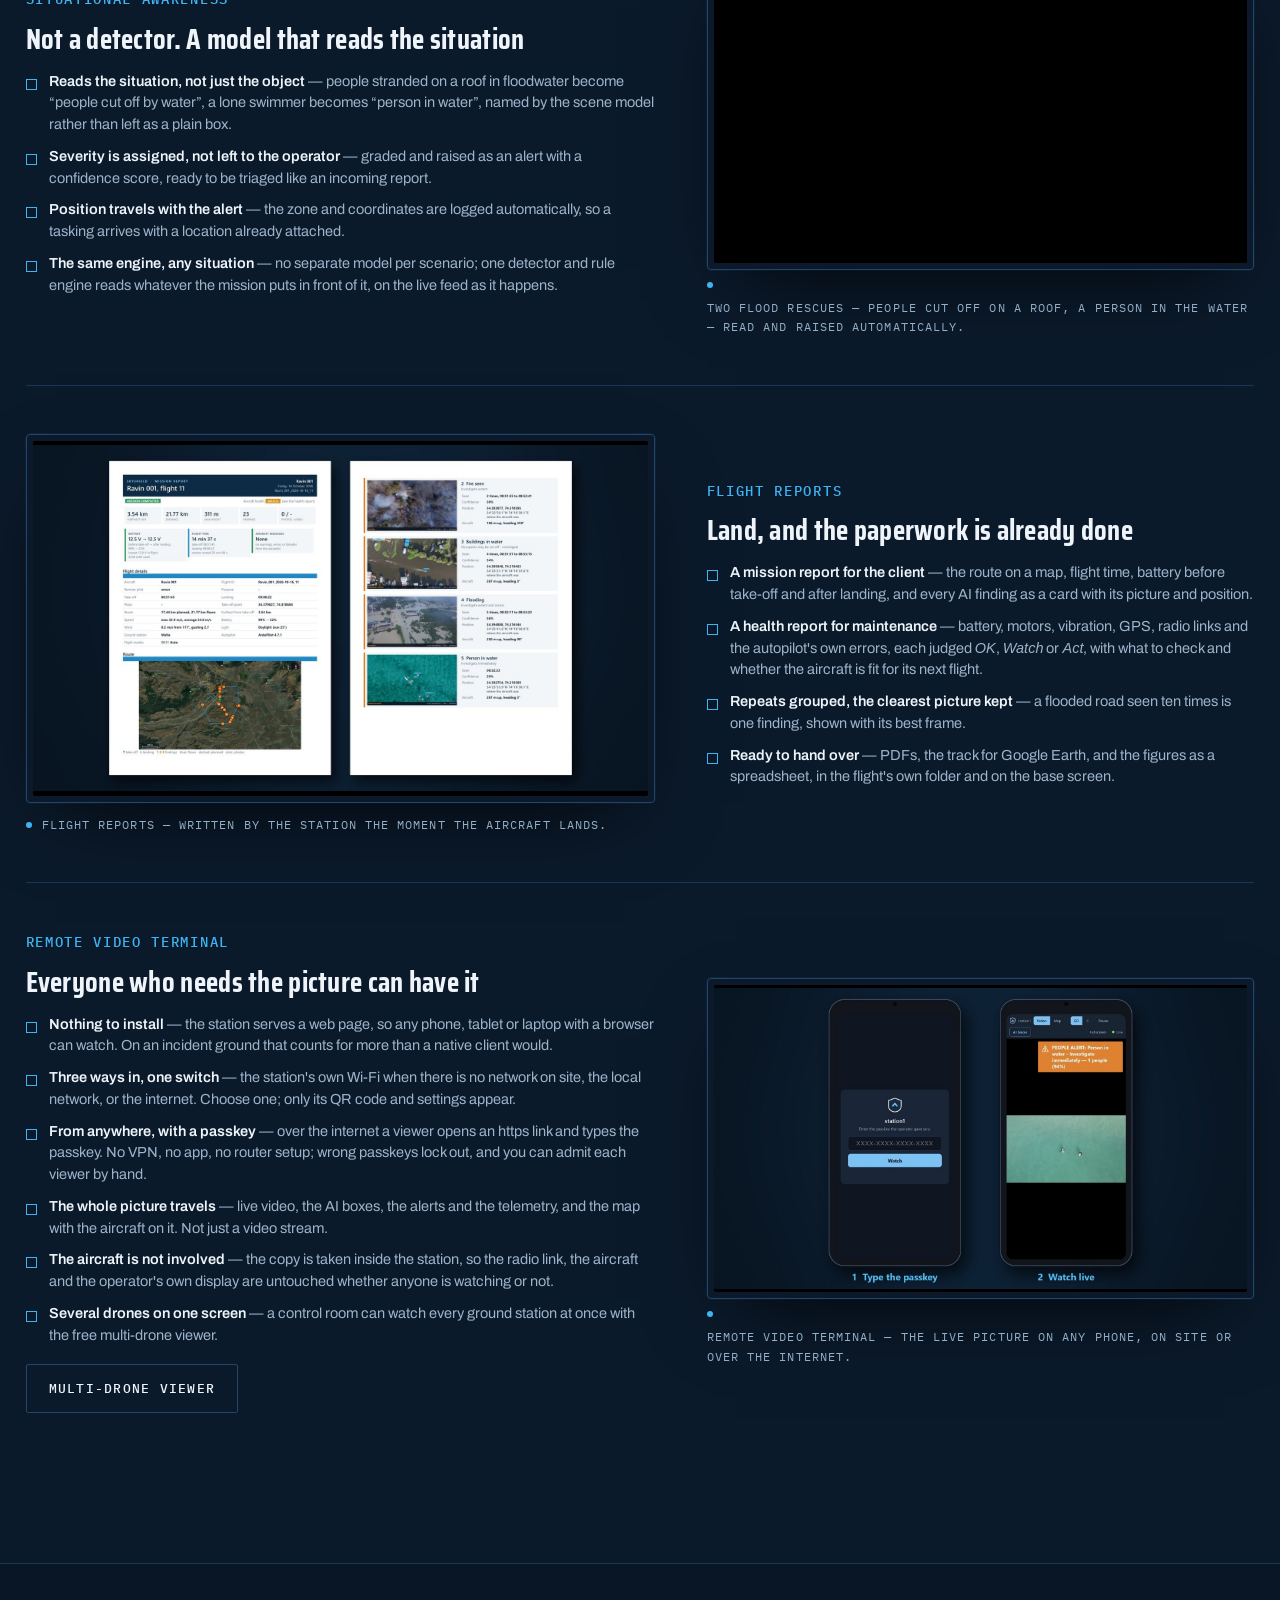
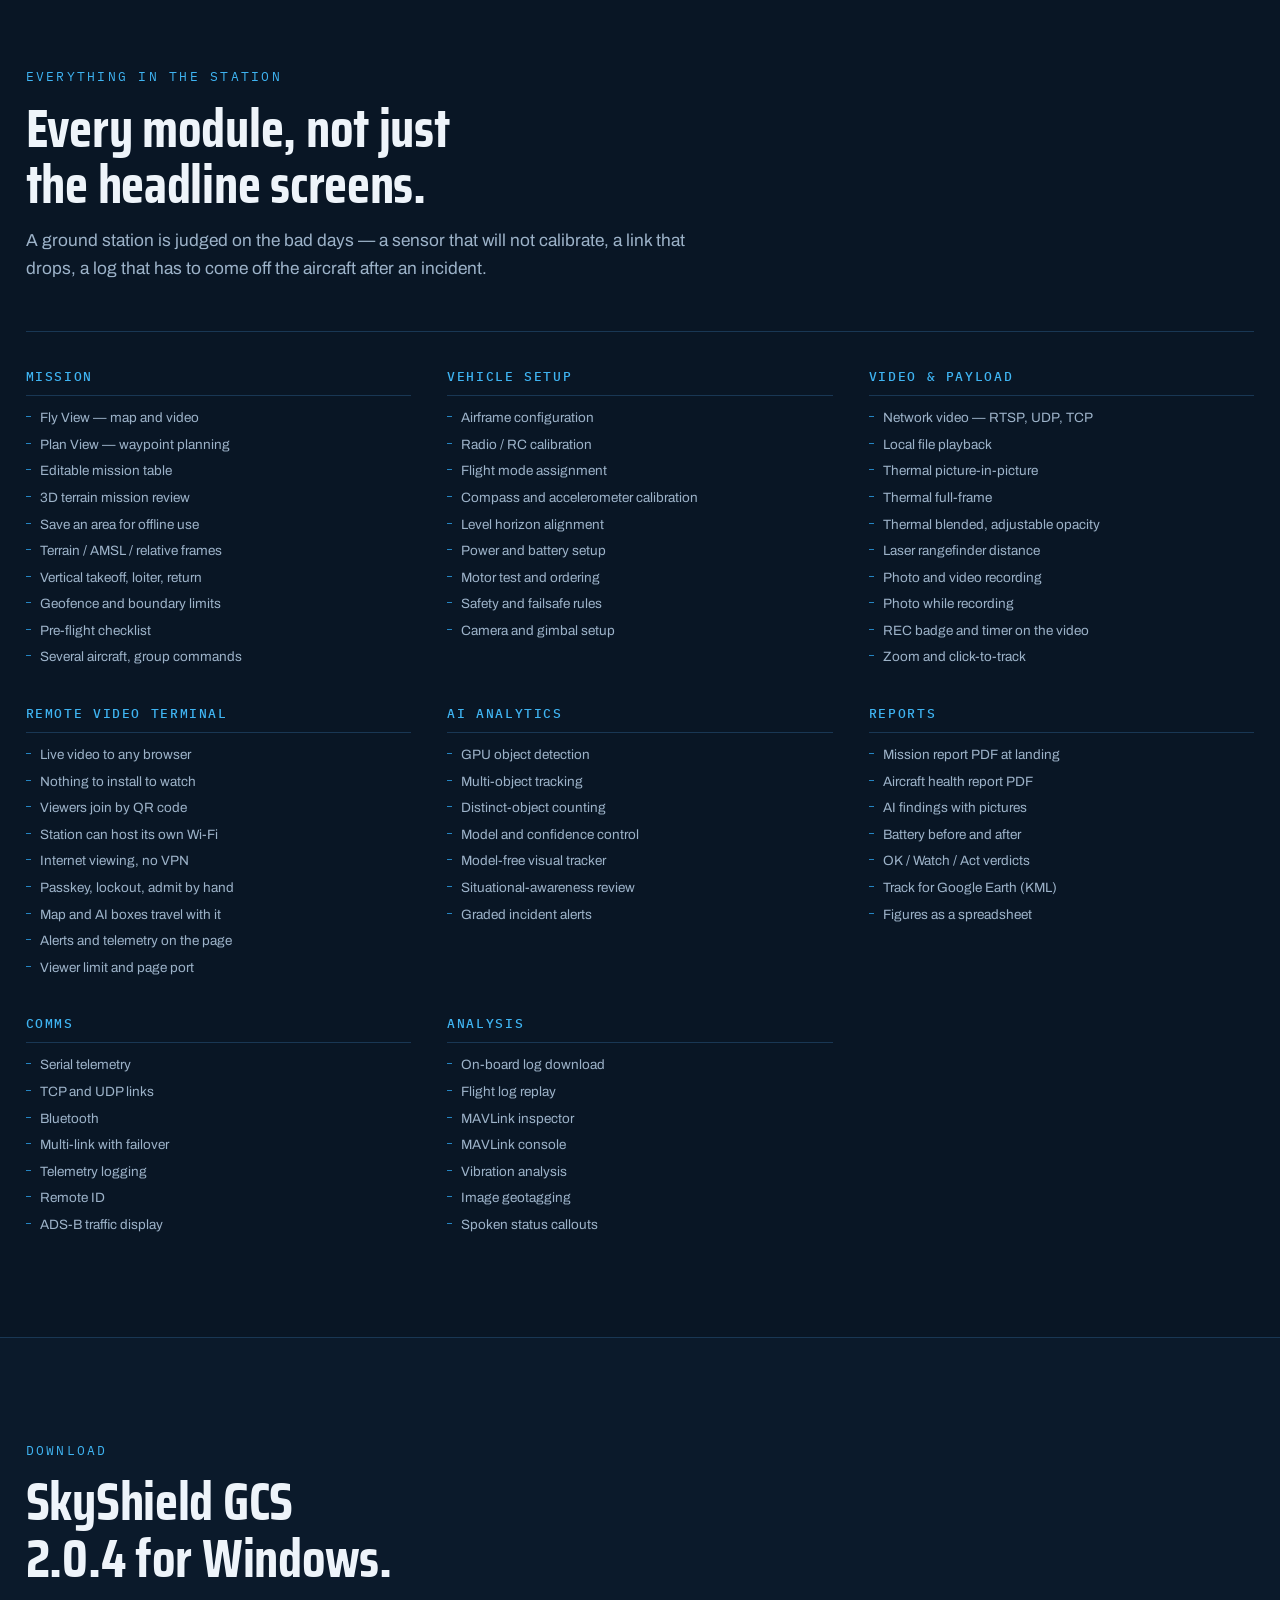
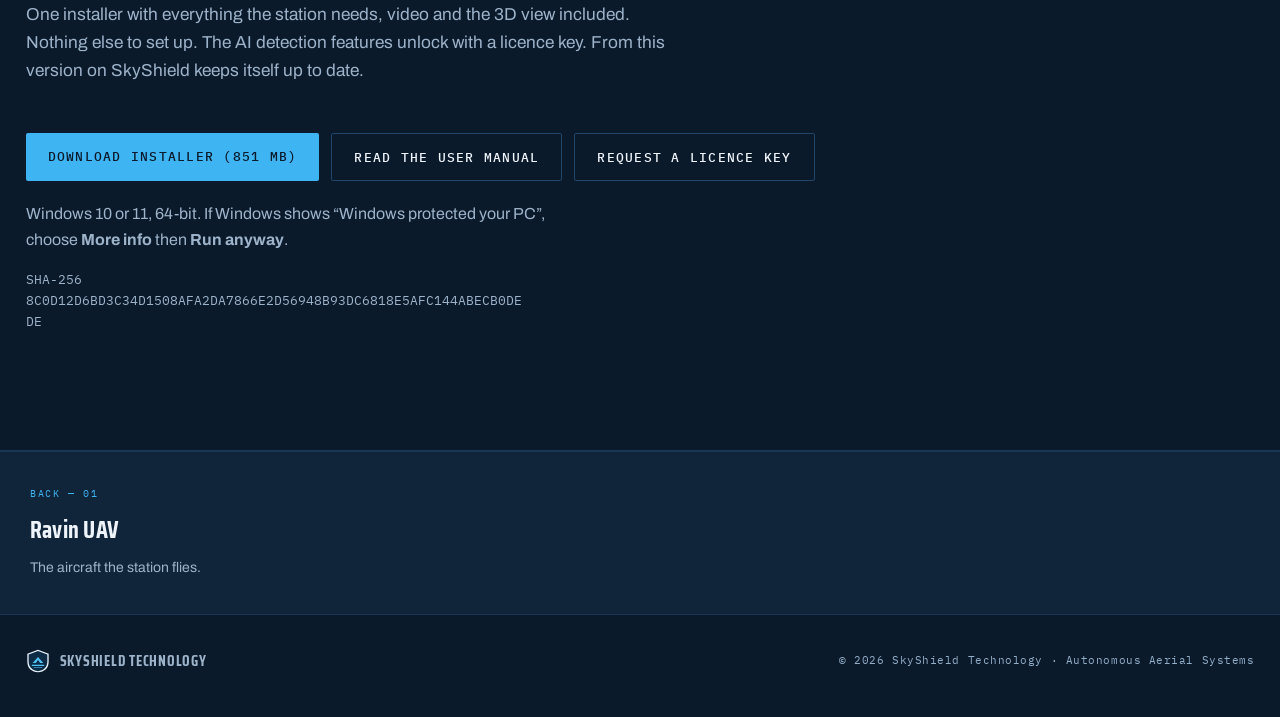
==== commit c3ac9843: "Rent the GCS as an advertisement, Ground Station page with the newest features and a showreel - Rent" ====
--- a/gcs.html
+++ b/gcs.html
@@ -44,7 +44,9 @@
       ever leaves it.
     </p>
     <div class="actions" style="margin-top:28px">
-      <a class="btn btn-primary" href="#download">Download for Windows</a>
+      <a class="btn btn-primary" href="rent.html">Rent the GCS</a>
+      <a class="btn btn-ghost" href="rent.html#showreel">Watch the showreel</a>
+      <a class="btn btn-ghost" href="#download">Download for Windows</a>
     </div>
   </div>
 </section>
@@ -143,7 +145,7 @@
           <li><b>Alerts where they happened</b> — each AI alert is pinned on the terrain at the place the aircraft was when it was raised.</li>
           <li><b>Check a plan before anything flies</b> — in Plan View the mission is shown over the terrain with no aircraft connected.</li>
           <li><b>Follow, Top, Orbit or Free camera</b>, with buttons to move, turn, tilt and zoom, and a quality setting for slower computers.</li>
-          <li><b>Works with no internet</b> — imagery and terrain downloaded beforehand are used from the computer.</li>
+          <li><b>Save an area for offline in one press</b> — <i>Save area offline</i> stores the map and terrain of the ground in view, so the 3D view and the map both work on a site with no internet.</li>
         </ul>
       </div>
     </div>
@@ -151,19 +153,24 @@
     <div class="window">
       <div class="window-media">
         <div class="screenframe">
-          <img loading="lazy" decoding="async" src="assets/gcs-video-mountain.jpg"
-               alt="The station in full-screen video over a mountain road, cars and pack animals visible along the route, with only the telemetry bar and camera toolbar over the picture — no floating panels, no analytics overlay.">
-        </div>
-        <p class="shot-cap">Video window — the feed, and nothing else.</p>
-      </div>
-      <div class="window-body">
-        <span class="winlabel">Video window</span>
-        <h3>Nothing sitting between the operator and the picture</h3>
-        <ul class="ticks">
-          <li><b>The feed fills the screen</b> — no floating panels, no docked widgets, nothing laid over the part of the frame being watched.</li>
-          <li><b>Telemetry stays on the bar</b>, so going full-frame costs no aircraft state.</li>
-          <li><b>Detection boxes are the only overlay</b>, and they switch off when the operator wants the raw picture.</li>
-          <li><b>Thermal alongside EO</b> — picture-in-picture, full frame, or blended with adjustable opacity.</li>
+          <div class="rotator">
+            <img loading="lazy" decoding="async" class="active" src="assets/gcs-camera-rec.jpg"
+                 alt="The Fly View while the camera records: in the camera panel at the right a red Stop button and a blinking REC timer, a red REC badge with the running time on the video, and the AI's alert banner clear of it at the top right.">
+            <img loading="lazy" decoding="async" src="assets/gcs-video-mountain.jpg"
+                 alt="The station in full-screen video over a mountain road, cars and pack animals visible along the route, with only the telemetry bar and camera toolbar over the picture.">
+          </div>
+        </div>
+        <p class="shot-cap">Camera and video — recording on the camera, a photo at any moment.</p>
+      </div>
+      <div class="window-body">
+        <span class="winlabel">Camera and video</span>
+        <h3>Work the camera without taking your eyes off it</h3>
+        <ul class="ticks">
+          <li><b>Photo and Record are separate buttons</b> — take a photo at any moment, including while the camera is recording.</li>
+          <li><b>Recording you cannot miss</b> — the button turns red, a REC timer blinks beneath it, and a red REC badge with the running time sits on the picture itself.</li>
+          <li><b>Every photo kept twice</b> — on the camera, and as a frame of the received video on the station.</li>
+          <li><b>Zoom, track and gimbal</b> in the same panel, and thermal beside the daylight camera — picture-in-picture, full frame or blended.</li>
+          <li><b>The feed fills the screen</b> when you want it to, with only the telemetry bar over it.</li>
         </ul>
       </div>
     </div>
@@ -199,20 +206,53 @@
       </div>
     </div>
 
-    <div class="window" id="rvt">
-      <div class="window-media">
-        <div class="screenframe">
-          <img src="assets/gcs-rvt-viewer.jpg" loading="lazy"
-               alt="The Remote Video Terminal open in a plain browser: a control bar with Video, Map and Split views, EO and IR camera sources, Pause and an AI boxes toggle, a green Live indicator and the stream size, over sharp aerial video of a cargo ship on a wide estuary with a green detection box labelled boat 75 percent drawn around it.">
-        </div>
-        <p class="shot-cap">Remote Video Terminal — the same feed in a browser, with nothing installed.</p>
+    <div class="window" id="reports">
+      <div class="window-media">
+        <div class="screenframe">
+          <div class="rotator">
+            <img loading="lazy" decoding="async" class="active" src="assets/gcs-report-mission.jpg"
+                 alt="The first page of a SkyShield mission report: a dark banner with the aircraft and flight, the mission status, headline figures, cards for the battery before take-off and after landing, the flight time and the aircraft's messages, the flight details, and the route map with numbered findings.">
+            <img loading="lazy" decoding="async" src="assets/gcs-report-findings.jpg"
+                 alt="The findings page of a mission report: a summary table of what the AI found, then one card per finding with its picture, when it was seen, how sure the AI was and its position in decimal and degrees.">
+            <img loading="lazy" decoding="async" src="assets/gcs-report-health.jpg"
+                 alt="The first page of an aircraft health report: the fit-for-next-flight verdict in large type, and a summary with an OK, Watch or Act verdict for power, motors, vibration, navigation, control, radio links and the autopilot, with recommended actions.">
+          </div>
+        </div>
+        <p class="shot-cap">Flight reports — written by the station the moment the aircraft lands.</p>
+      </div>
+      <div class="window-body">
+        <span class="winlabel">Flight reports</span>
+        <h3>Land, and the paperwork is already done</h3>
+        <ul class="ticks">
+          <li><b>A mission report for the client</b> — the route on a map, flight time, battery before take-off and after landing, and every AI finding as a card with its picture and position.</li>
+          <li><b>A health report for maintenance</b> — battery, motors, vibration, GPS, radio links and the autopilot's own errors, each judged <i>OK</i>, <i>Watch</i> or <i>Act</i>, with what to check and whether the aircraft is fit for its next flight.</li>
+          <li><b>Repeats grouped, the clearest picture kept</b> — a flooded road seen ten times is one finding, shown with its best frame.</li>
+          <li><b>Ready to hand over</b> — PDFs, the track for Google Earth, and the figures as a spreadsheet, in the flight's own folder and on the base screen.</li>
+        </ul>
+      </div>
+    </div>
+
+    <div class="window flip" id="rvt">
+      <div class="window-media">
+        <div class="screenframe">
+          <div class="rotator">
+            <img loading="lazy" decoding="async" class="active" src="assets/gcs-rvt-phone.jpg"
+                 alt="Two phones: the SkyShield viewer page asking for the passkey, and the live video on the phone with a person in the water boxed by the AI and the alert on screen.">
+            <img loading="lazy" decoding="async" src="assets/gcs-rvt-internet.jpg"
+                 alt="The Video Terminal settings: three switches for how viewers connect — this station's own Wi-Fi, the local network, or the internet — with Internet on, the passkey, a green Online status and the internet link as a QR code.">
+            <img loading="lazy" decoding="async" src="assets/gcs-rvt-viewer.jpg"
+                 alt="The Remote Video Terminal open in a laptop browser: Video, Map and Split views, EO and IR, Pause and AI boxes, over aerial video of a cargo ship.">
+          </div>
+        </div>
+        <p class="shot-cap">Remote Video Terminal — the live picture on any phone, on site or over the internet.</p>
       </div>
       <div class="window-body">
         <span class="winlabel">Remote Video Terminal</span>
         <h3>Everyone who needs the picture can have it</h3>
         <ul class="ticks">
           <li><b>Nothing to install</b> — the station serves a web page, so any phone, tablet or laptop with a browser can watch. On an incident ground that counts for more than a native client would.</li>
-          <li><b>Viewers join by QR code</b> — the station can broadcast its own Wi-Fi, so people get on without a network to find or credentials to hand around.</li>
+          <li><b>Three ways in, one switch</b> — the station's own Wi-Fi when there is no network on site, the local network, or the internet. Choose one; only its QR code and settings appear.</li>
+          <li><b>From anywhere, with a passkey</b> — over the internet a viewer opens an https link and types the passkey. No VPN, no app, no router setup; wrong passkeys lock out, and you can admit each viewer by hand.</li>
           <li><b>The whole picture travels</b> — live video, the AI boxes, the alerts and the telemetry, and the map with the aircraft on it. Not just a video stream.</li>
           <li><b>The aircraft is not involved</b> — the copy is taken inside the station, so the radio link, the aircraft and the operator's own display are untouched whether anyone is watching or not.</li>
           <li><b>Several drones on one screen</b> — a control room can watch every ground station at once with the free multi-drone viewer.</li>
@@ -244,10 +284,12 @@
           <li>Plan View — waypoint planning</li>
           <li>Editable mission table</li>
           <li>3D terrain mission review</li>
+          <li>Save an area for offline use</li>
           <li>Terrain / AMSL / relative frames</li>
           <li>Vertical takeoff, loiter, return</li>
           <li>Geofence and boundary limits</li>
           <li>Pre-flight checklist</li>
+          <li>Several aircraft, group commands</li>
         </ul>
       </div>
       <div class="modgroup">
@@ -274,6 +316,8 @@
           <li>Thermal blended, adjustable opacity</li>
           <li>Laser rangefinder distance</li>
           <li>Photo and video recording</li>
+          <li>Photo while recording</li>
+          <li>REC badge and timer on the video</li>
           <li>Zoom and click-to-track</li>
         </ul>
       </div>
@@ -284,6 +328,8 @@
           <li>Nothing to install to watch</li>
           <li>Viewers join by QR code</li>
           <li>Station can host its own Wi-Fi</li>
+          <li>Internet viewing, no VPN</li>
+          <li>Passkey, lockout, admit by hand</li>
           <li>Map and AI boxes travel with it</li>
           <li>Alerts and telemetry on the page</li>
           <li>Viewer limit and page port</li>
@@ -299,6 +345,18 @@
           <li>Model-free visual tracker</li>
           <li>Situational-awareness review</li>
           <li>Graded incident alerts</li>
+        </ul>
+      </div>
+      <div class="modgroup">
+        <span>Reports</span>
+        <ul>
+          <li>Mission report PDF at landing</li>
+          <li>Aircraft health report PDF</li>
+          <li>AI findings with pictures</li>
+          <li>Battery before and after</li>
+          <li>OK / Watch / Act verdicts</li>
+          <li>Track for Google Earth (KML)</li>
+          <li>Figures as a spreadsheet</li>
         </ul>
       </div>
       <div class="modgroup">
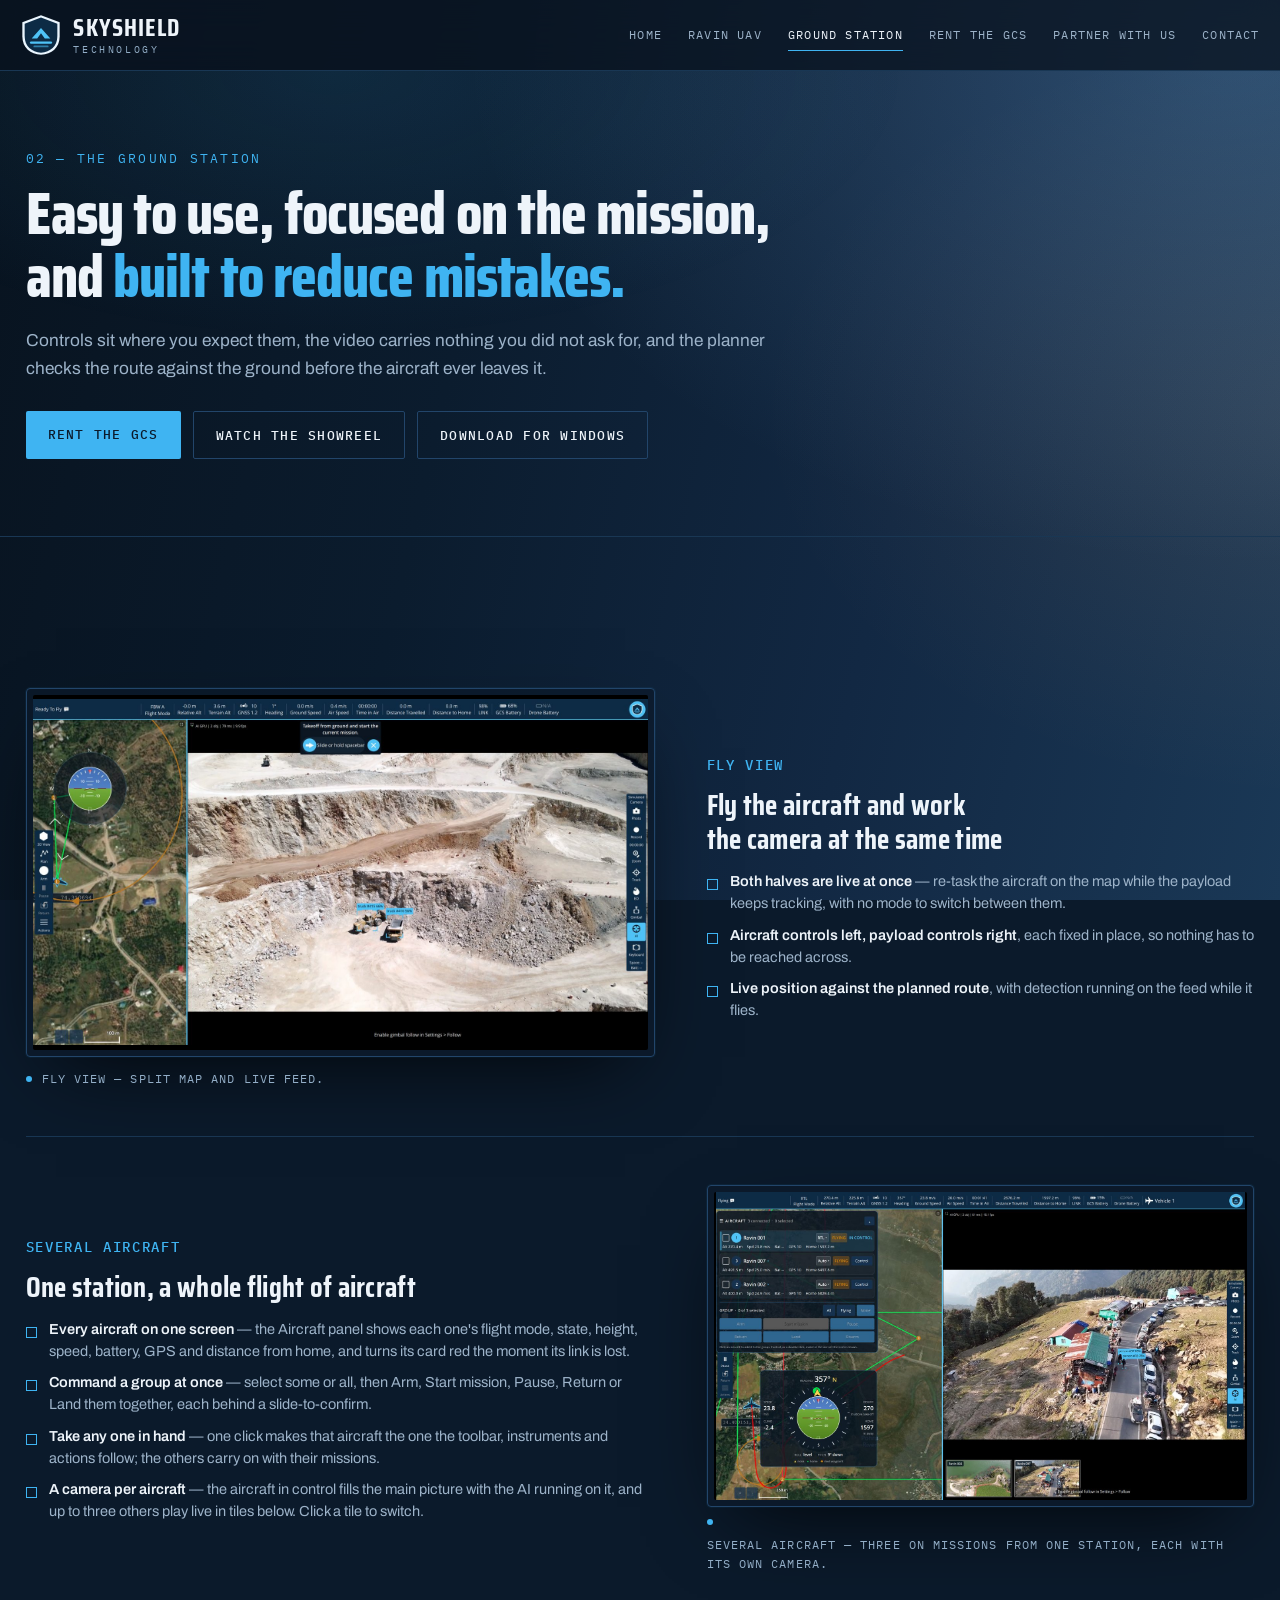
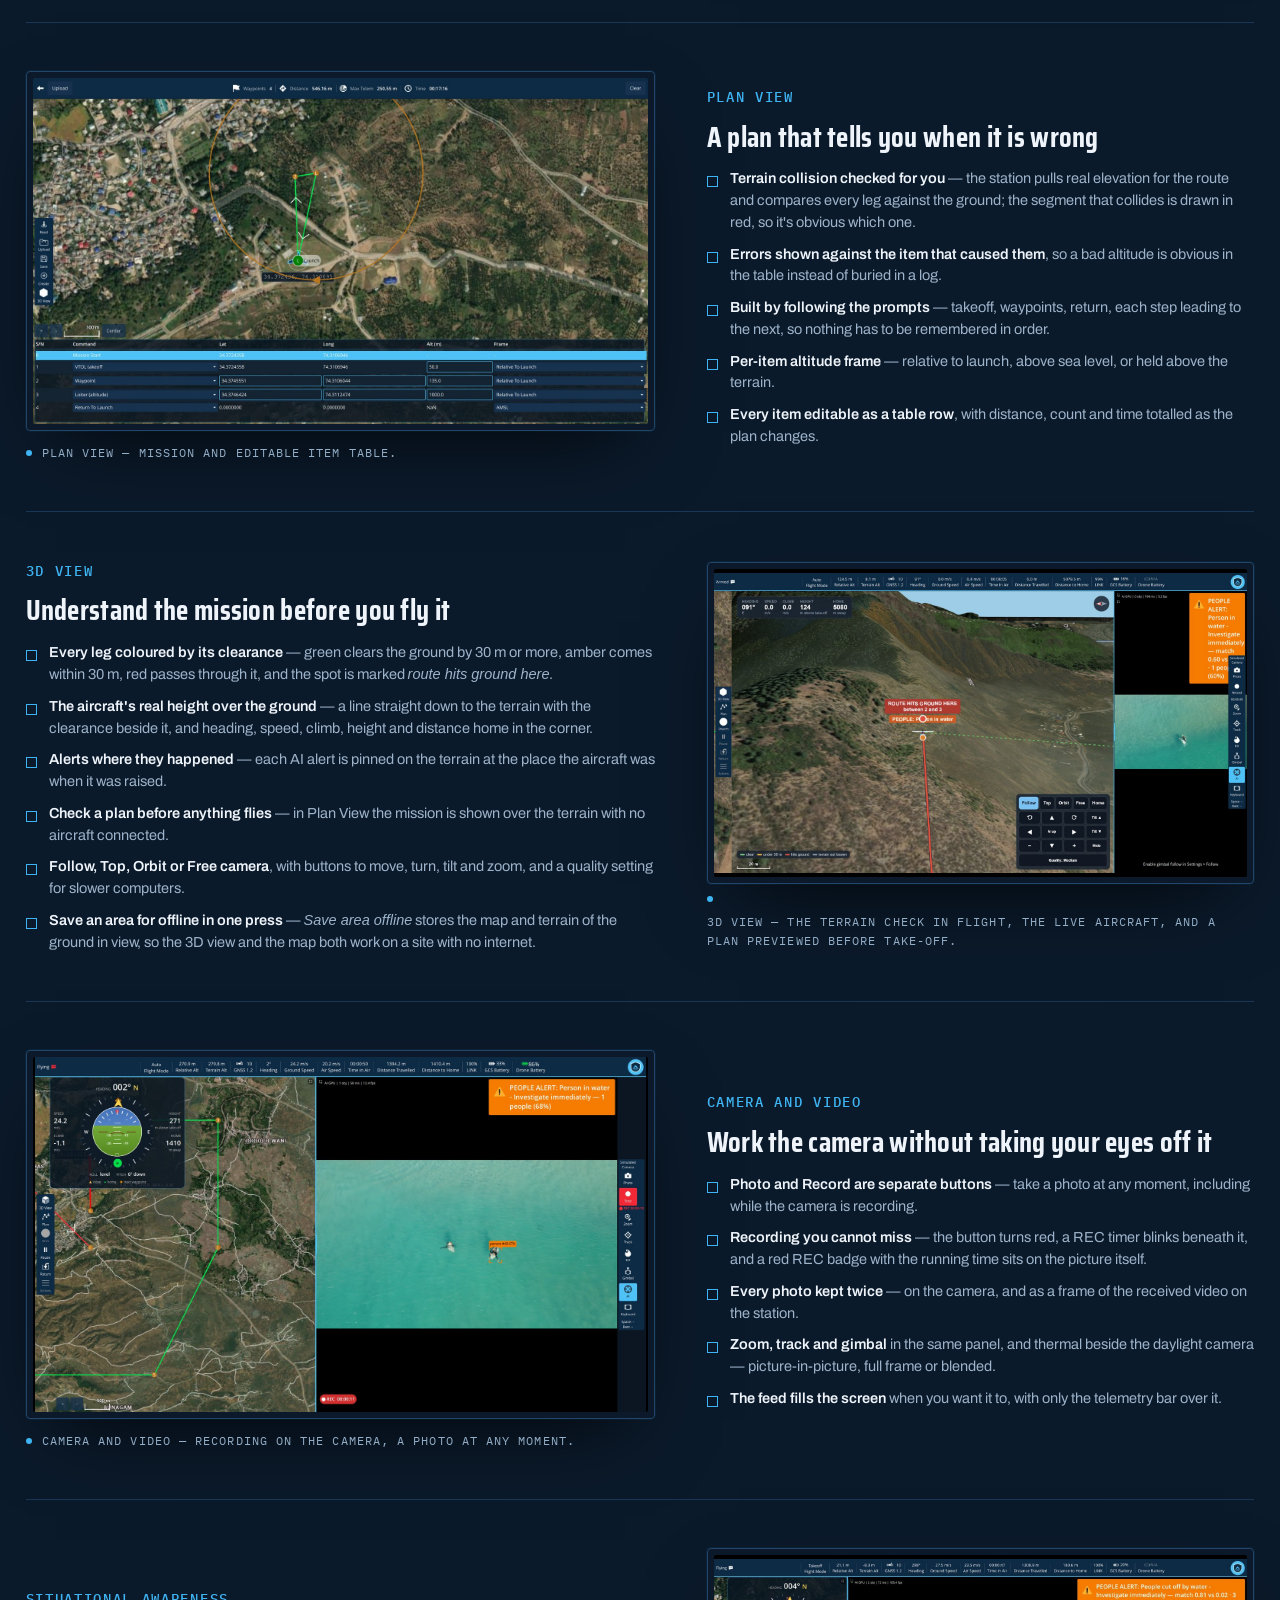
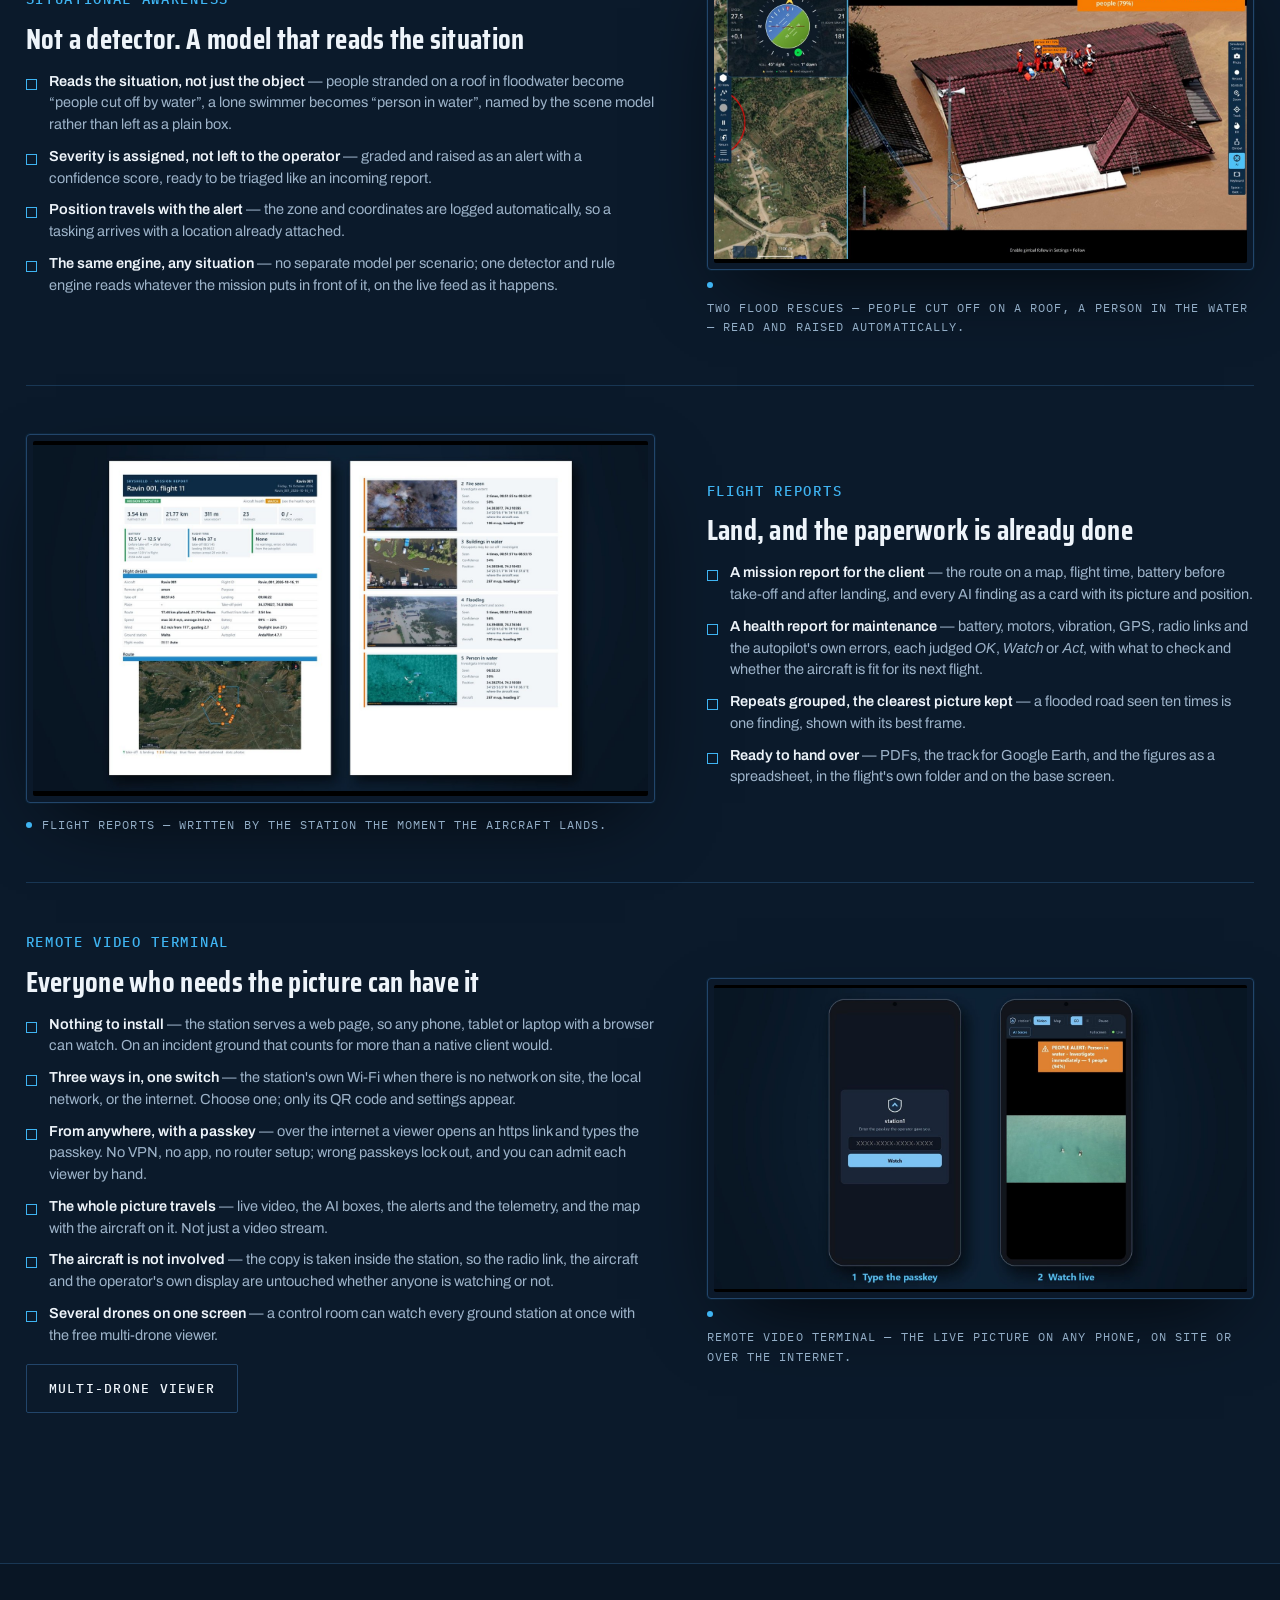
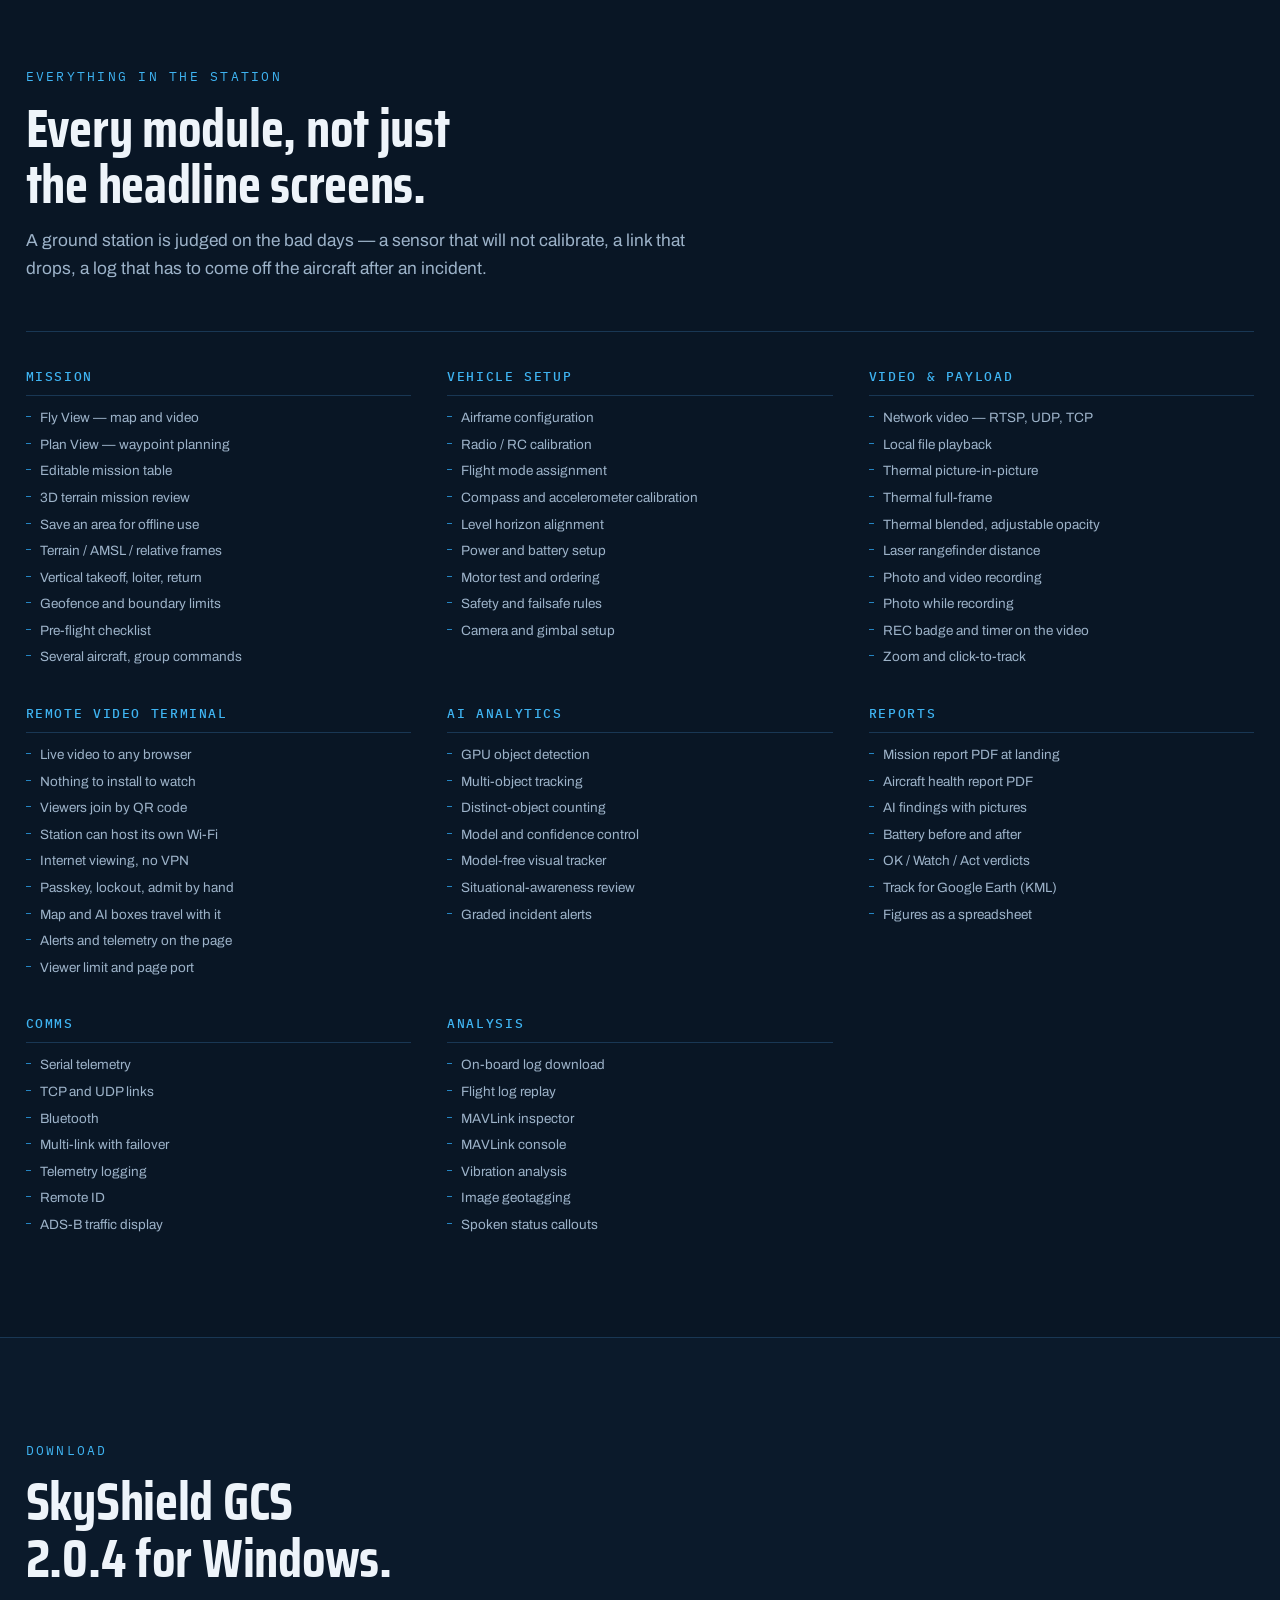
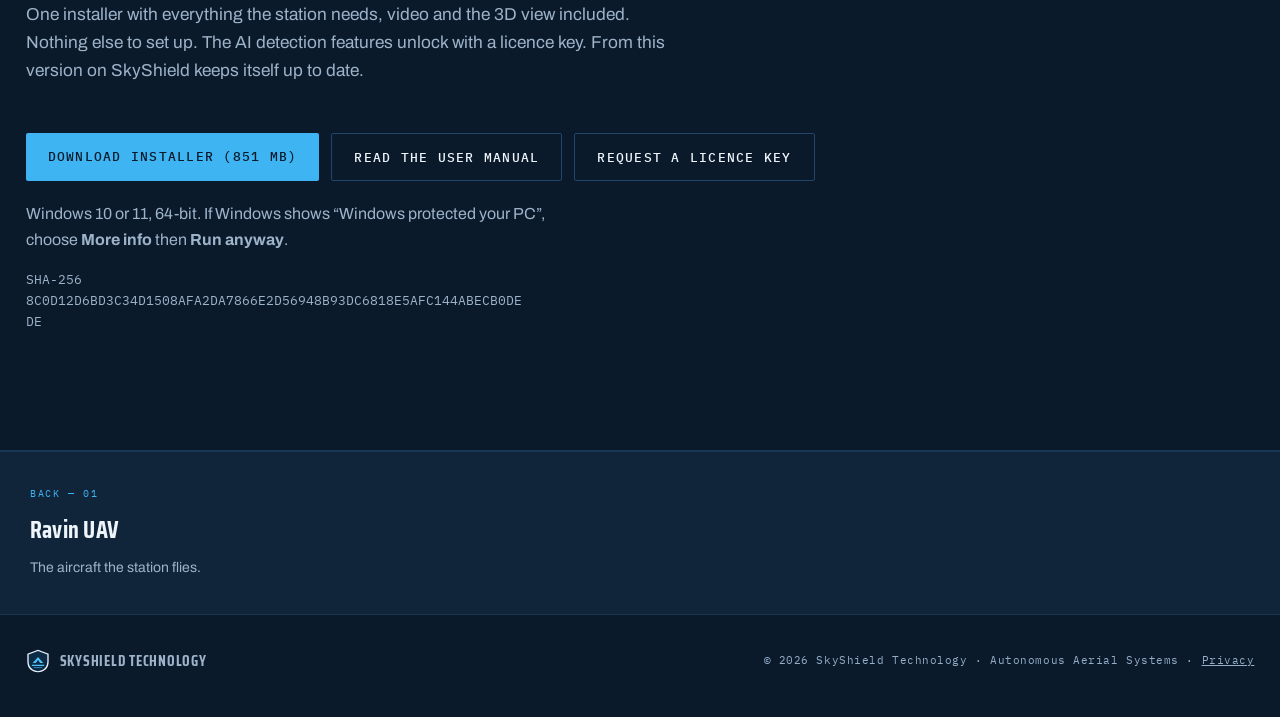
==== commit af435cc6: "Privacy page and footer link on every page; visitor analytics behind a cookie notice (inactive until" ====
--- a/gcs.html
+++ b/gcs.html
@@ -423,10 +423,11 @@
 <footer>
   <div class="wrap">
     <div class="fbrand"><img src="assets/logo.svg" alt=""><b>SkyShield Technology</b></div>
-    <div class="note">© 2026 SkyShield Technology · Autonomous Aerial Systems</div>
+    <div class="note">© 2026 SkyShield Technology · Autonomous Aerial Systems · <a href="privacy.html">Privacy</a></div>
   </div>
 </footer>
 
+<script src="assets/analytics.js"></script>
 <script src="assets/site.js"></script>
 </body>
 </html>
--- a/assets/site.css
+++ b/assets/site.css
@@ -663,3 +663,16 @@
   text-transform:uppercase;color:var(--muted);font-weight:700;
 }
 footer .note{font-family:var(--mono);font-size:11px;letter-spacing:.05em}
+
+/* ---------- cookie notice (assets/analytics.js) ---------- */
+.consent{position:fixed;left:var(--pad);right:var(--pad);bottom:var(--pad);z-index:60;max-width:760px;margin:0 auto;
+  display:flex;gap:16px 20px;align-items:center;flex-wrap:wrap;padding:16px 20px;border:1px solid var(--line);
+  border-radius:10px;background:var(--panel);box-shadow:0 12px 40px rgba(0,0,0,.45)}
+.consent p{margin:0;flex:1 1 320px;color:var(--muted);font-size:14.5px;line-height:1.5}
+.consent a{color:var(--accent)}
+.consent-actions{display:flex;gap:10px;margin-left:auto}
+.consent .btn{padding:9px 18px;font-size:14px}
+/* .btn was written for links; as a <button> it would otherwise get the browser's white face */
+button.btn{cursor:pointer;border:1px solid transparent}
+button.btn-ghost{background:transparent;border-color:var(--line)}
+footer .note a{color:inherit}
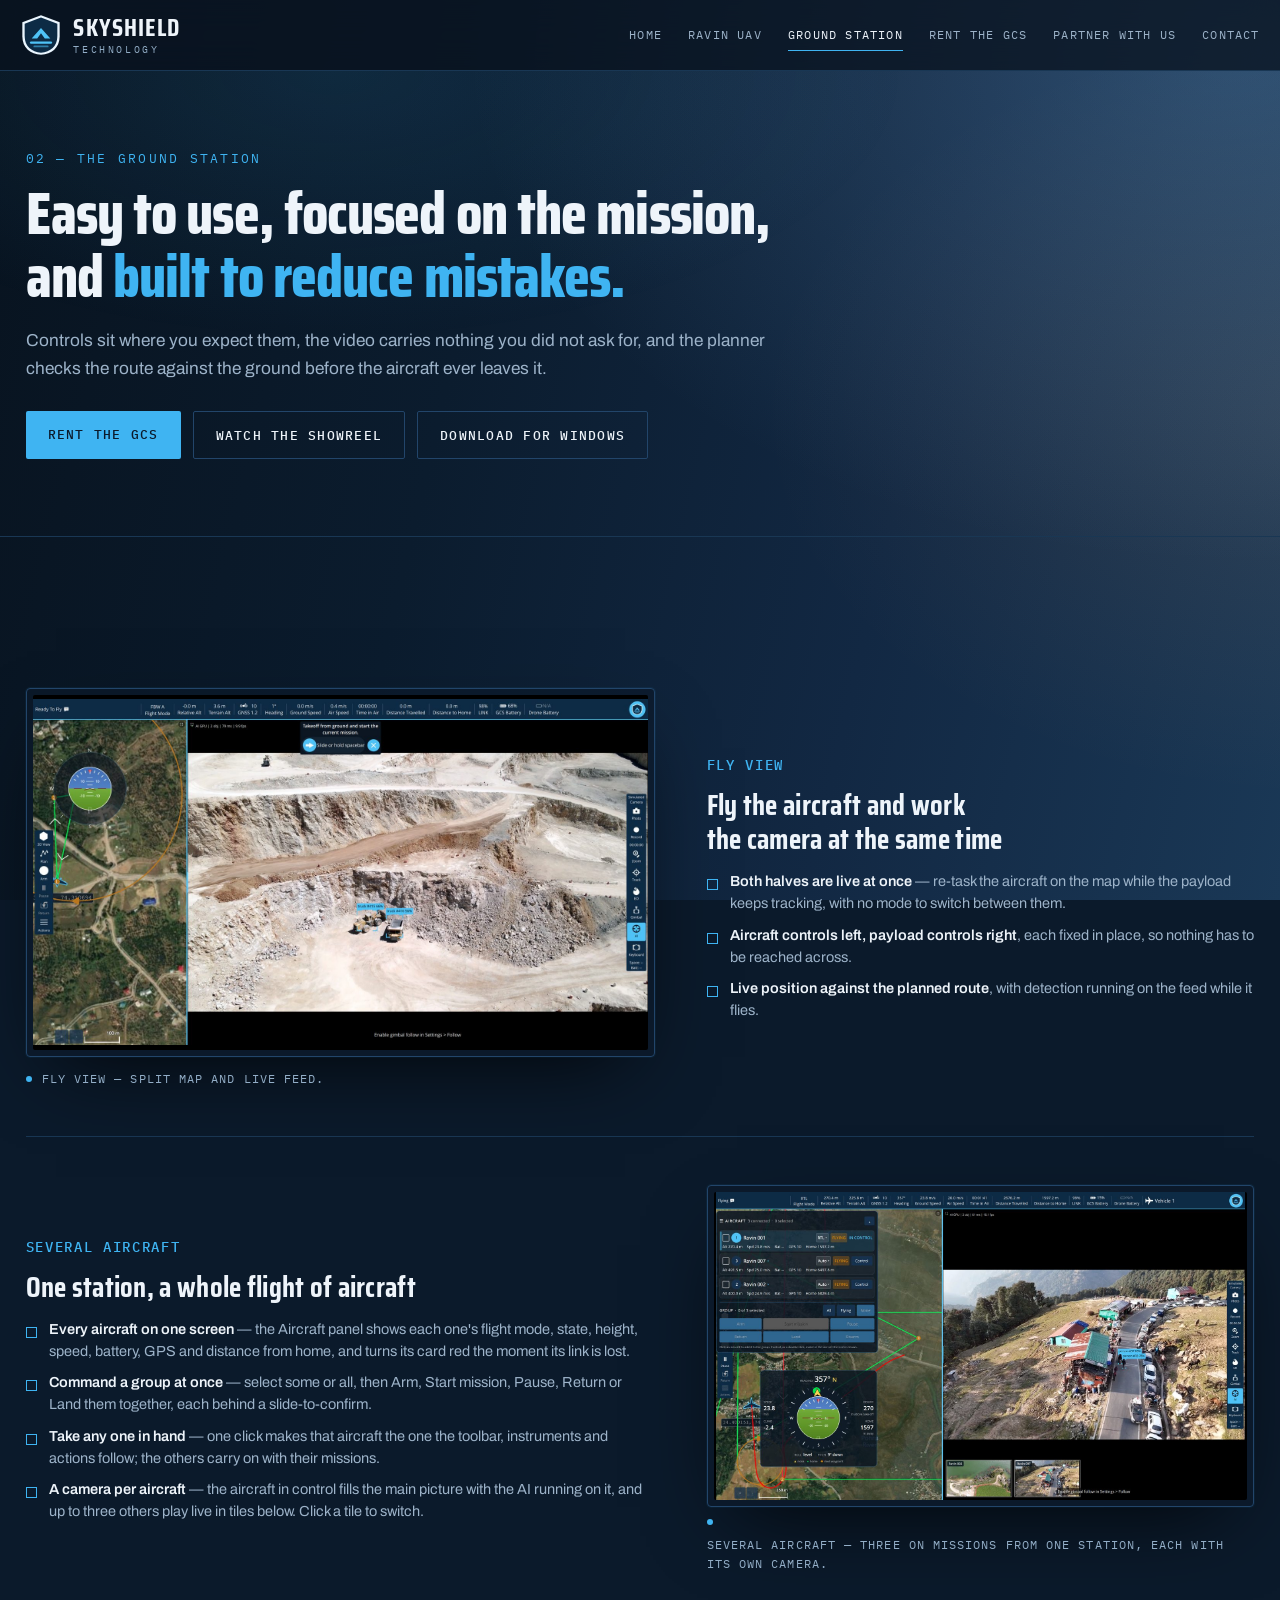
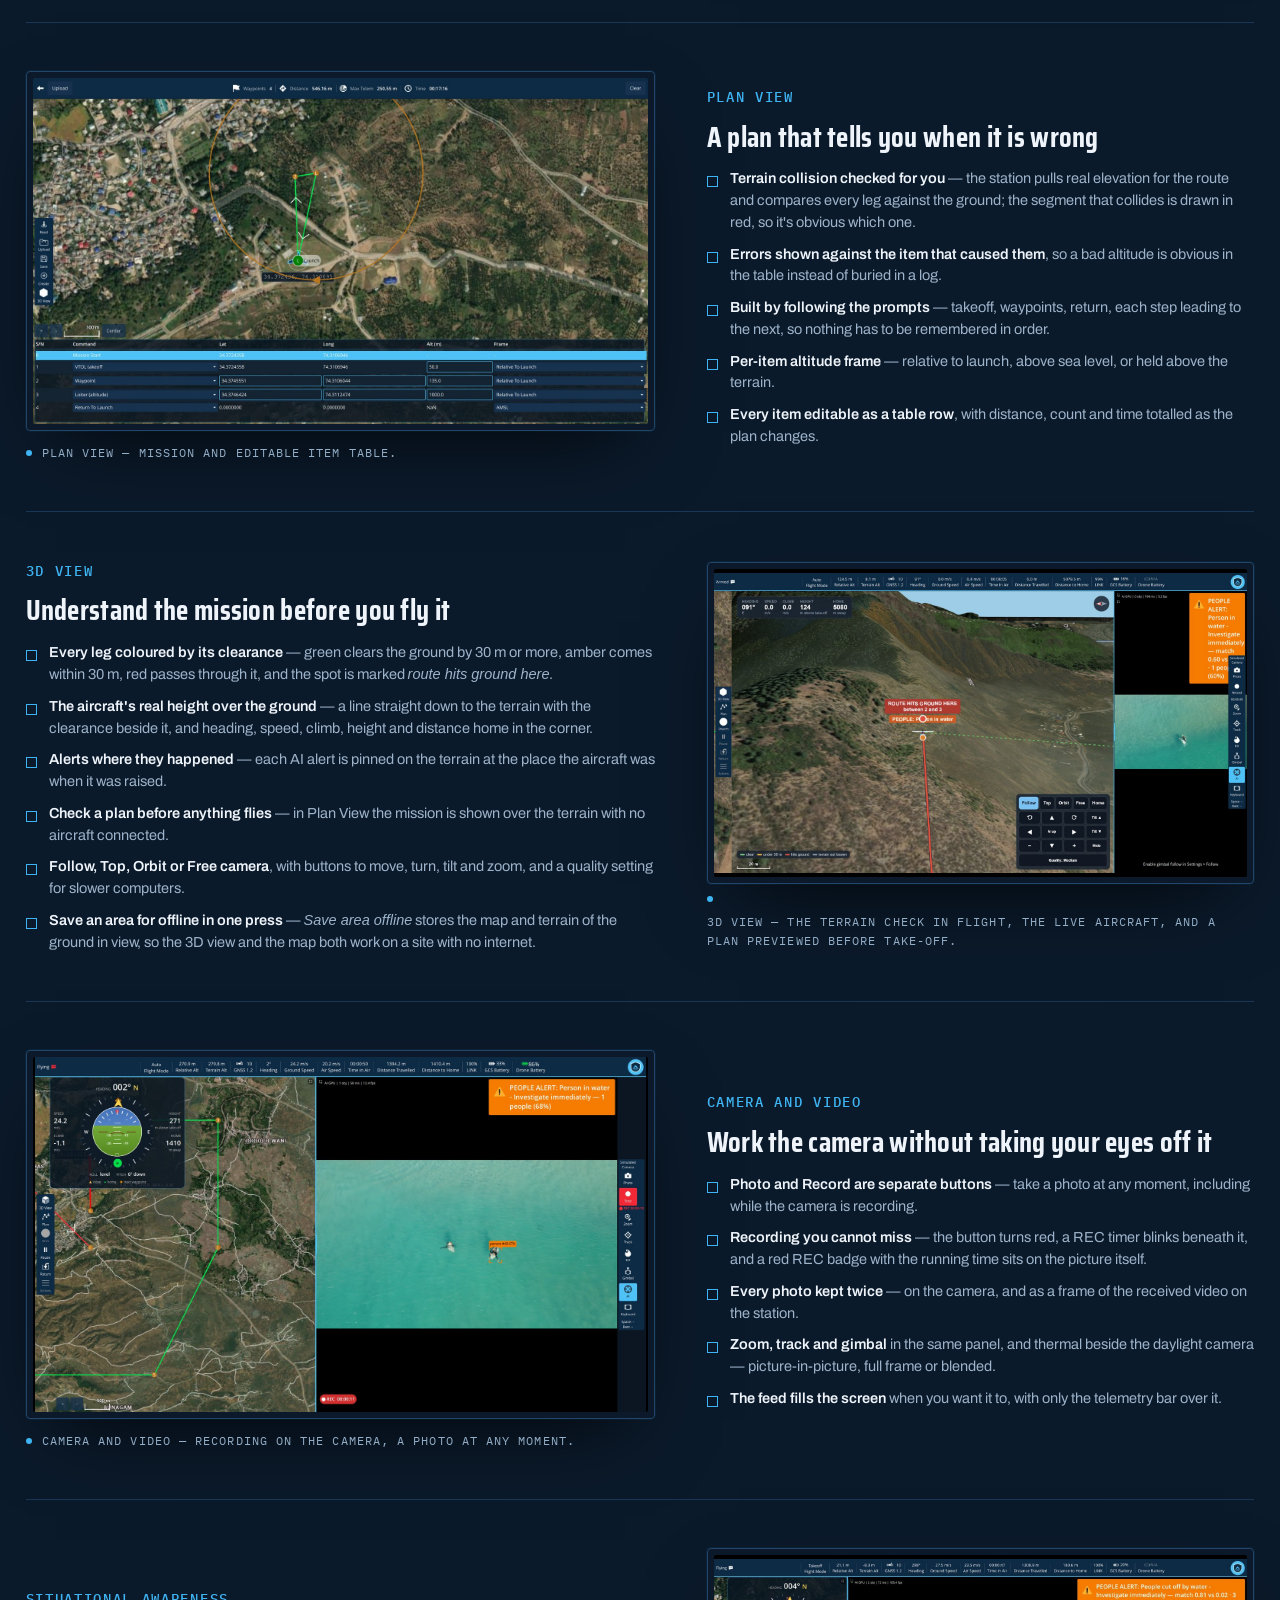
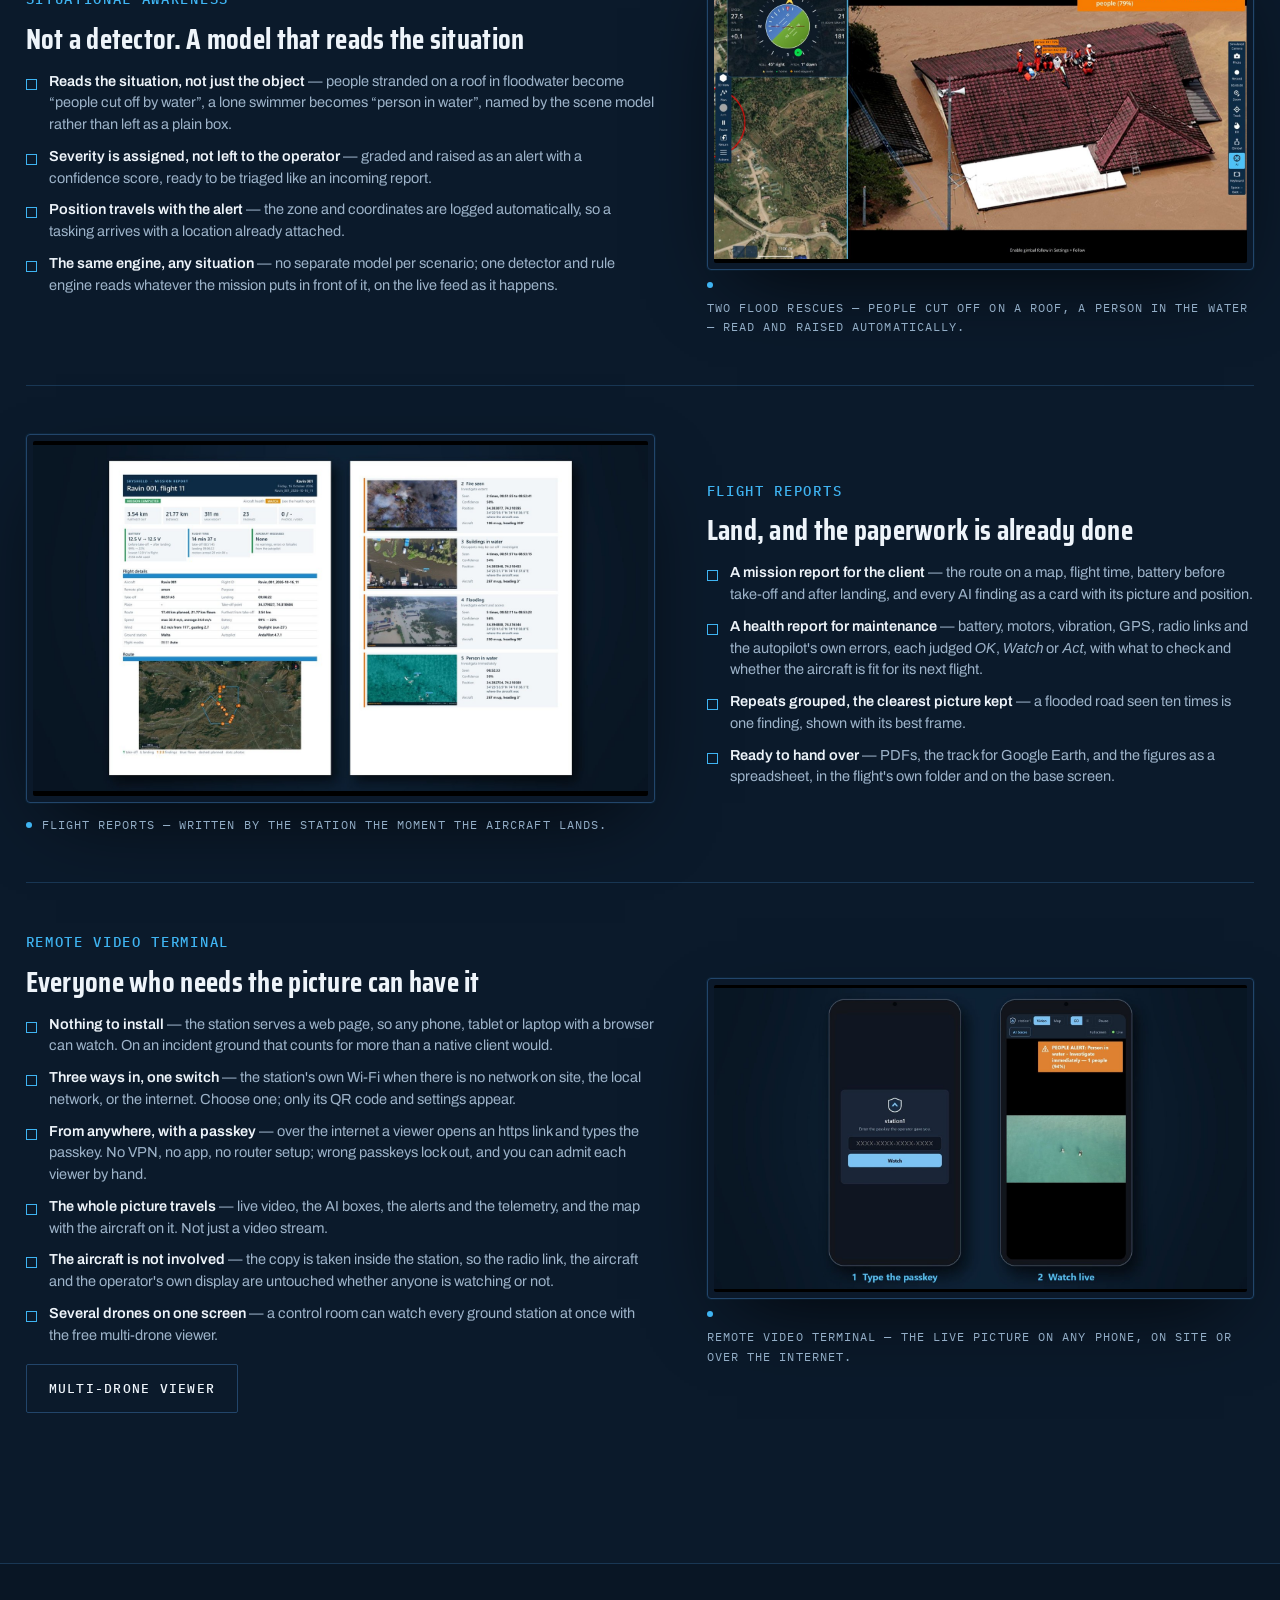
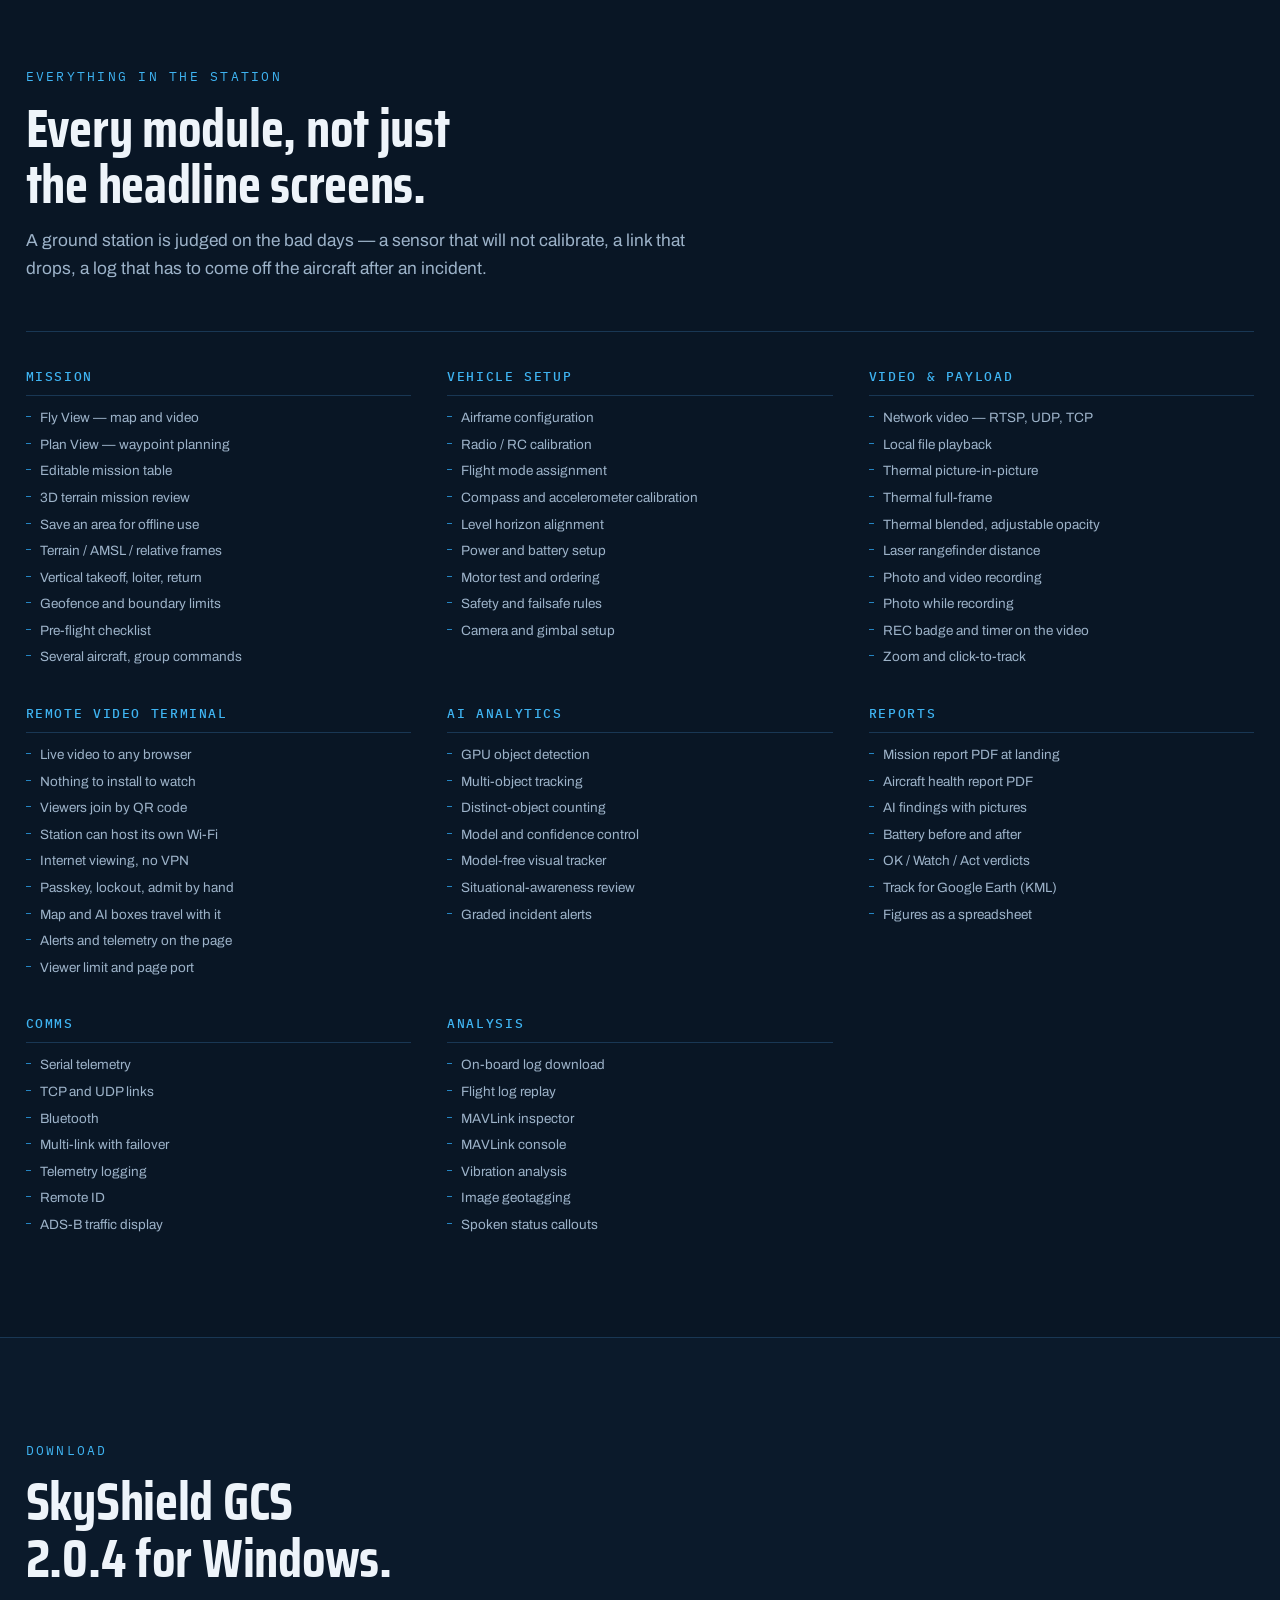
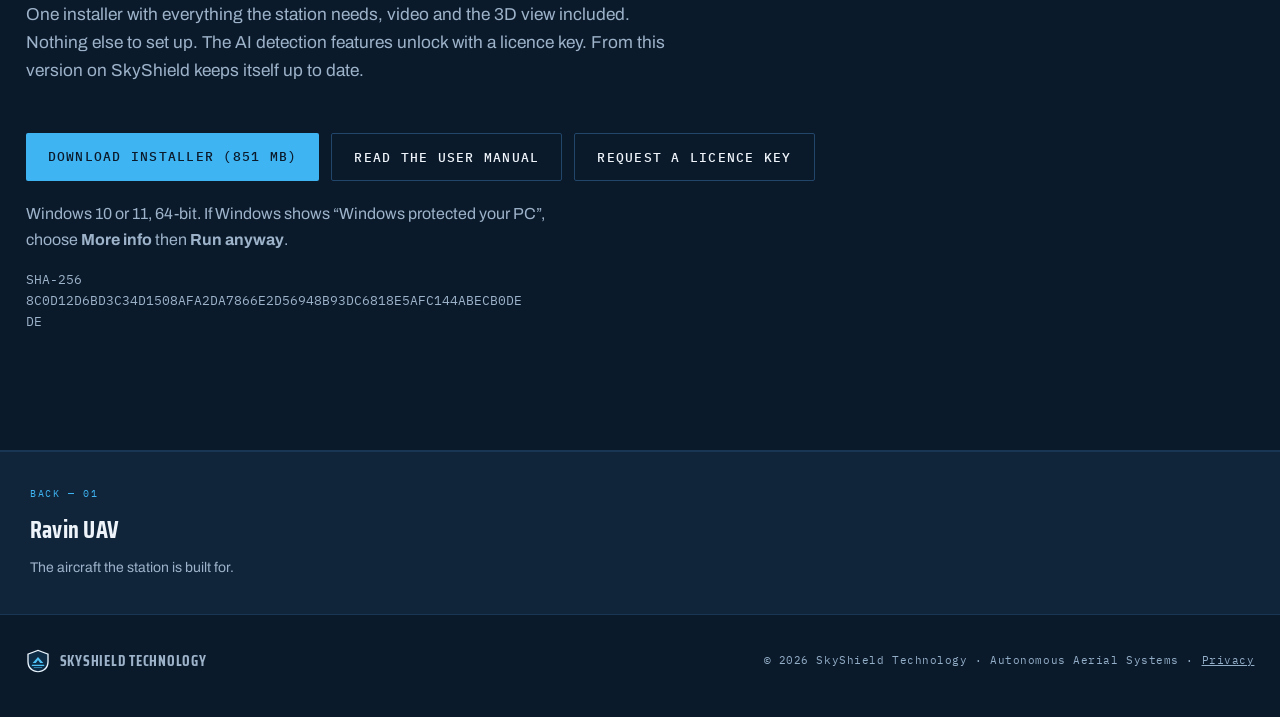
==== commit 37694024: "Ravin: say it has not flown yet; V1.30 renders, specs and CG flight loop - Home and Ravin pages no l" ====
--- a/gcs.html
+++ b/gcs.html
@@ -82,7 +82,7 @@
         <div class="screenframe">
           <div class="rotator">
             <img loading="lazy" decoding="async" class="active" src="assets/gcs-multi-panel.jpg"
-                 alt="Three aircraft flown from one station: the Aircraft panel lists Ravin 001, Ravin 007 and Ravin 002 with their flight modes, state, height, speed, battery and distance from home, with group buttons for Arm, Start, Pause, Return, Land and Disarm. The aircraft in control fills the video with a mountain road and people boxed by the AI; the other two aircraft's cameras play in tiles below.">
+                 alt="Three simulated aircraft flown from one station: the Aircraft panel lists Ravin 001, Ravin 007 and Ravin 002 with their flight modes, state, height, speed, battery and distance from home, with group buttons for Arm, Start, Pause, Return, Land and Disarm. The aircraft in control fills the video with a mountain road and people boxed by the AI; the other two aircraft's cameras play in tiles below.">
             <img loading="lazy" decoding="async" src="assets/gcs-multi-map.jpg"
                  alt="Three aircraft on their own missions over mountain terrain, each drawn with its route on the map, the selected aircraft's instruments in a floating panel and the multi-aircraft selection and group actions at the right.">
           </div>
@@ -417,7 +417,7 @@
 </section>
 
 <nav class="nextnav" aria-label="Continue">
-  <a href="ravin.html"><span>Back — 01</span><b>Ravin UAV</b><p>The aircraft the station flies.</p></a>
+  <a href="ravin.html"><span>Back — 01</span><b>Ravin UAV</b><p>The aircraft the station is built for.</p></a>
 </nav>
 
 <footer>
--- a/assets/site.css
+++ b/assets/site.css
@@ -282,6 +282,9 @@
    the column empty. Cap the paragraph instead and let the heading use the width. */
 .sechead{max-width:none;margin-bottom:clamp(30px,4vw,48px)}
 .sechead h2.h2{margin-bottom:14px;max-width:24ch}
+/* The accent half of a two-part heading, same as .statement h2 em below. Needed here too since the
+   rent page's showreel heading moved out of .statement and into a .sechead when the video was framed. */
+.sechead h2.h2 em{font-style:normal;color:var(--accent)}
 .sechead .lede,.sechead .sub{max-width:66ch}
 
 /* full-bleed visual rest: a statement and an image, no body copy */
@@ -527,6 +530,8 @@
 @media (max-width:900px){.ravin-stage{grid-template-columns:1fr;gap:0}}
 /* backdrop is keyed out of the asset itself, so no mask or filter is needed here */
 .stage-art{width:100%;display:block}
+.ravin-views{margin-top:clamp(20px,3vw,32px)}
+.ravin-views .view{width:100%;height:auto;aspect-ratio:16/10;object-fit:contain;display:block;margin-bottom:18px}
 
 .specgrid{margin:0;display:grid;gap:0}
 .specgrid>div{
